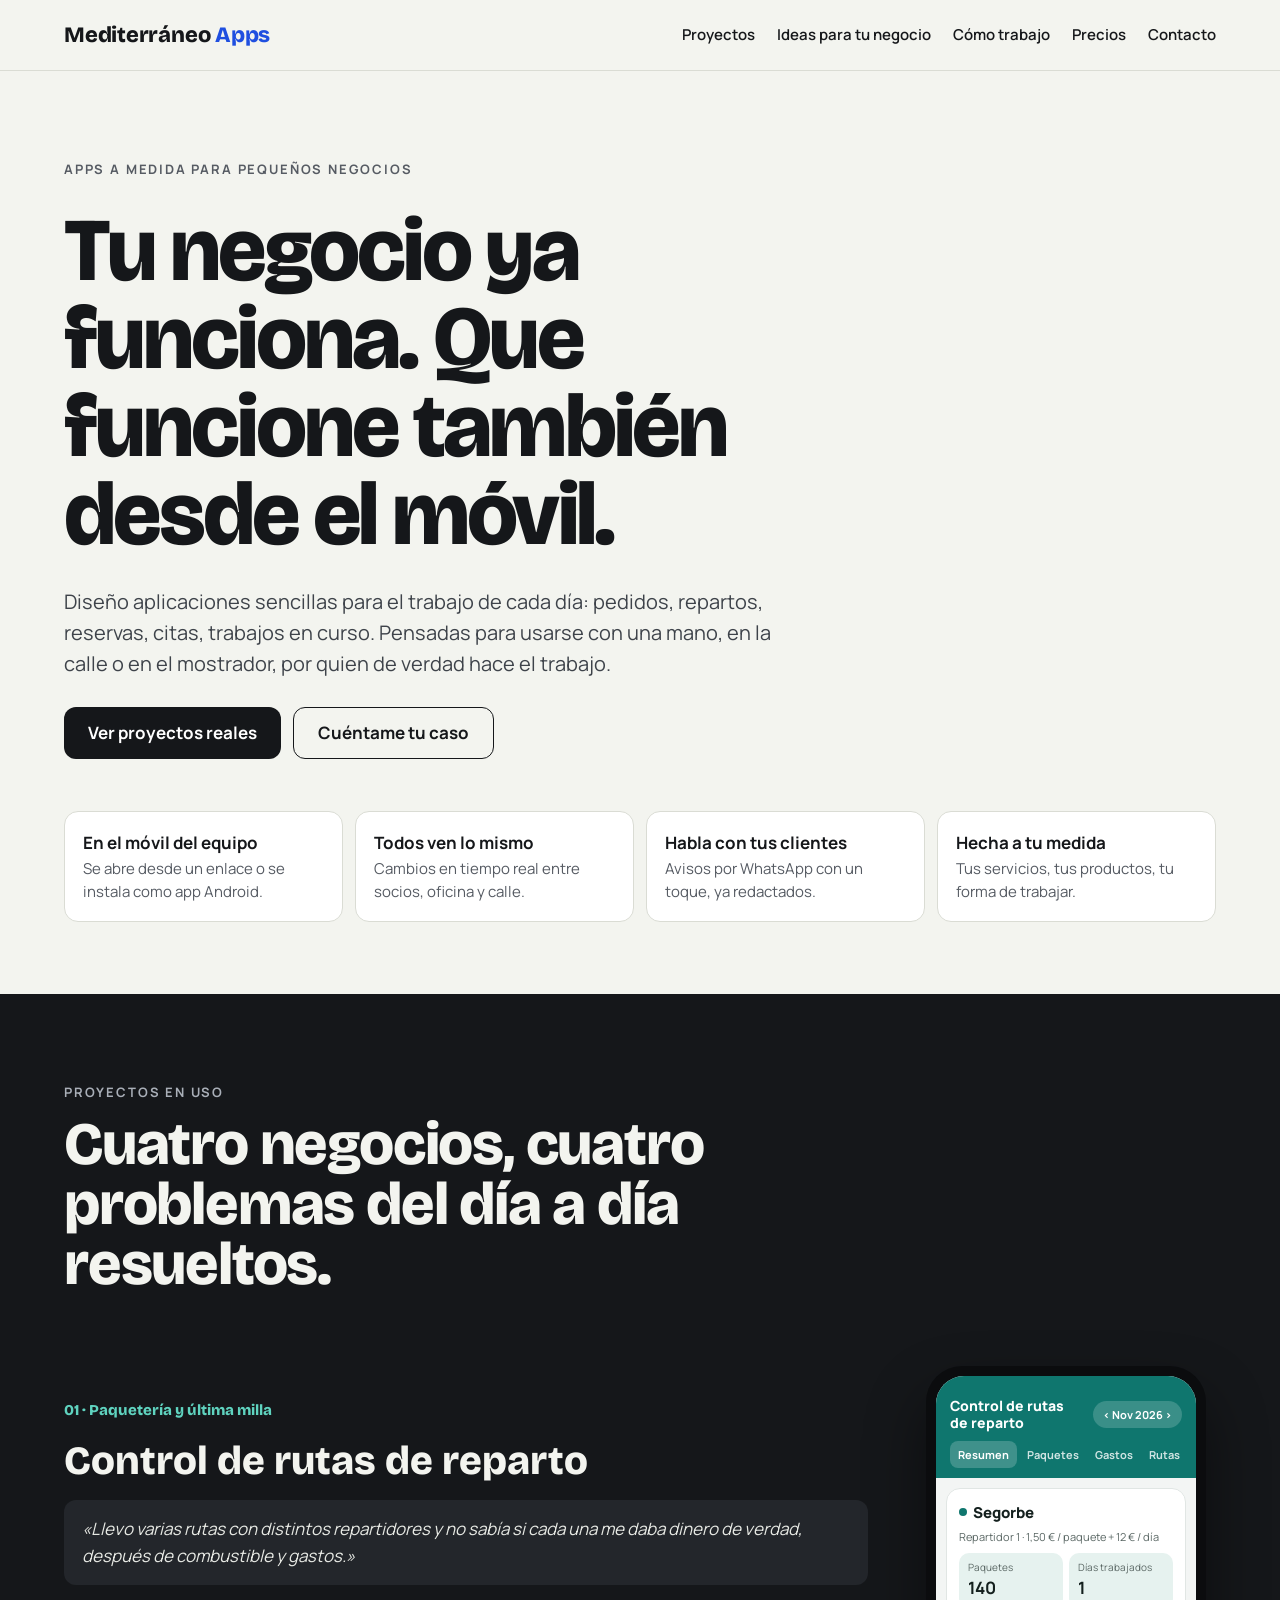
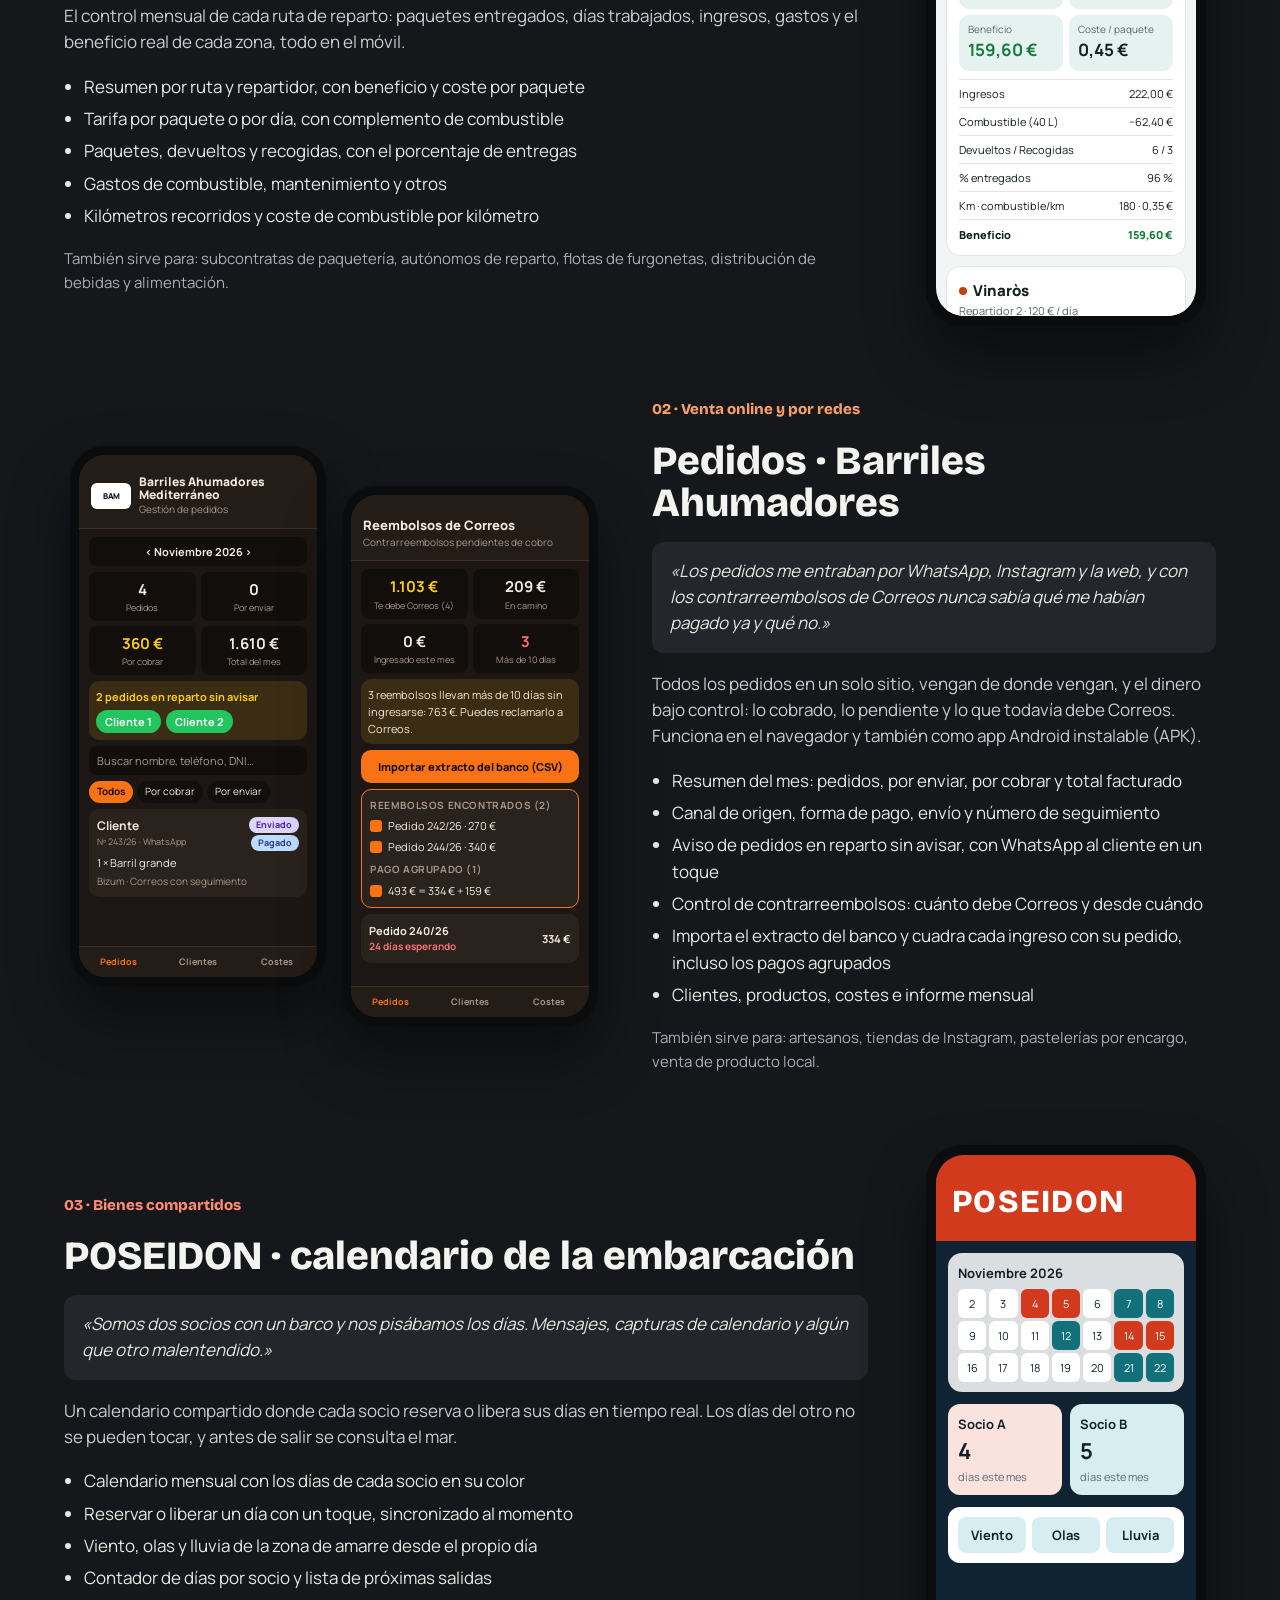
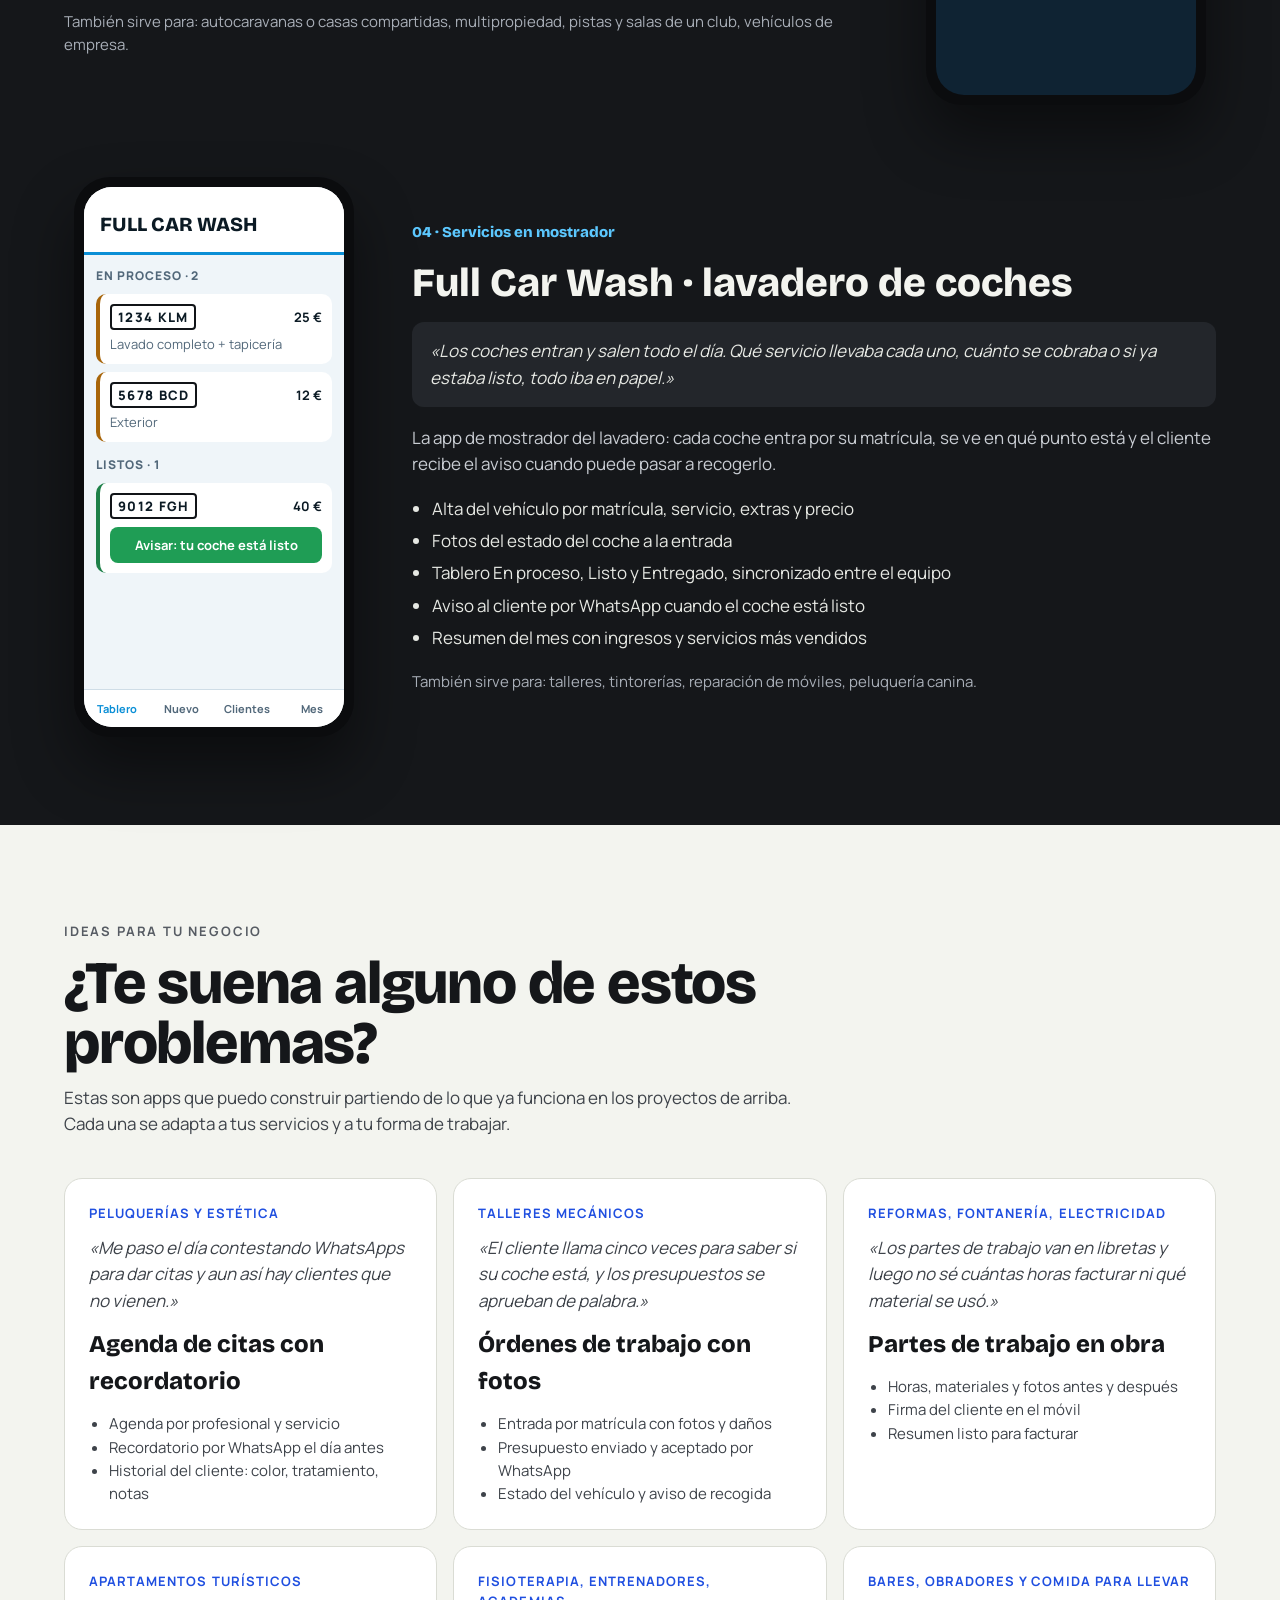
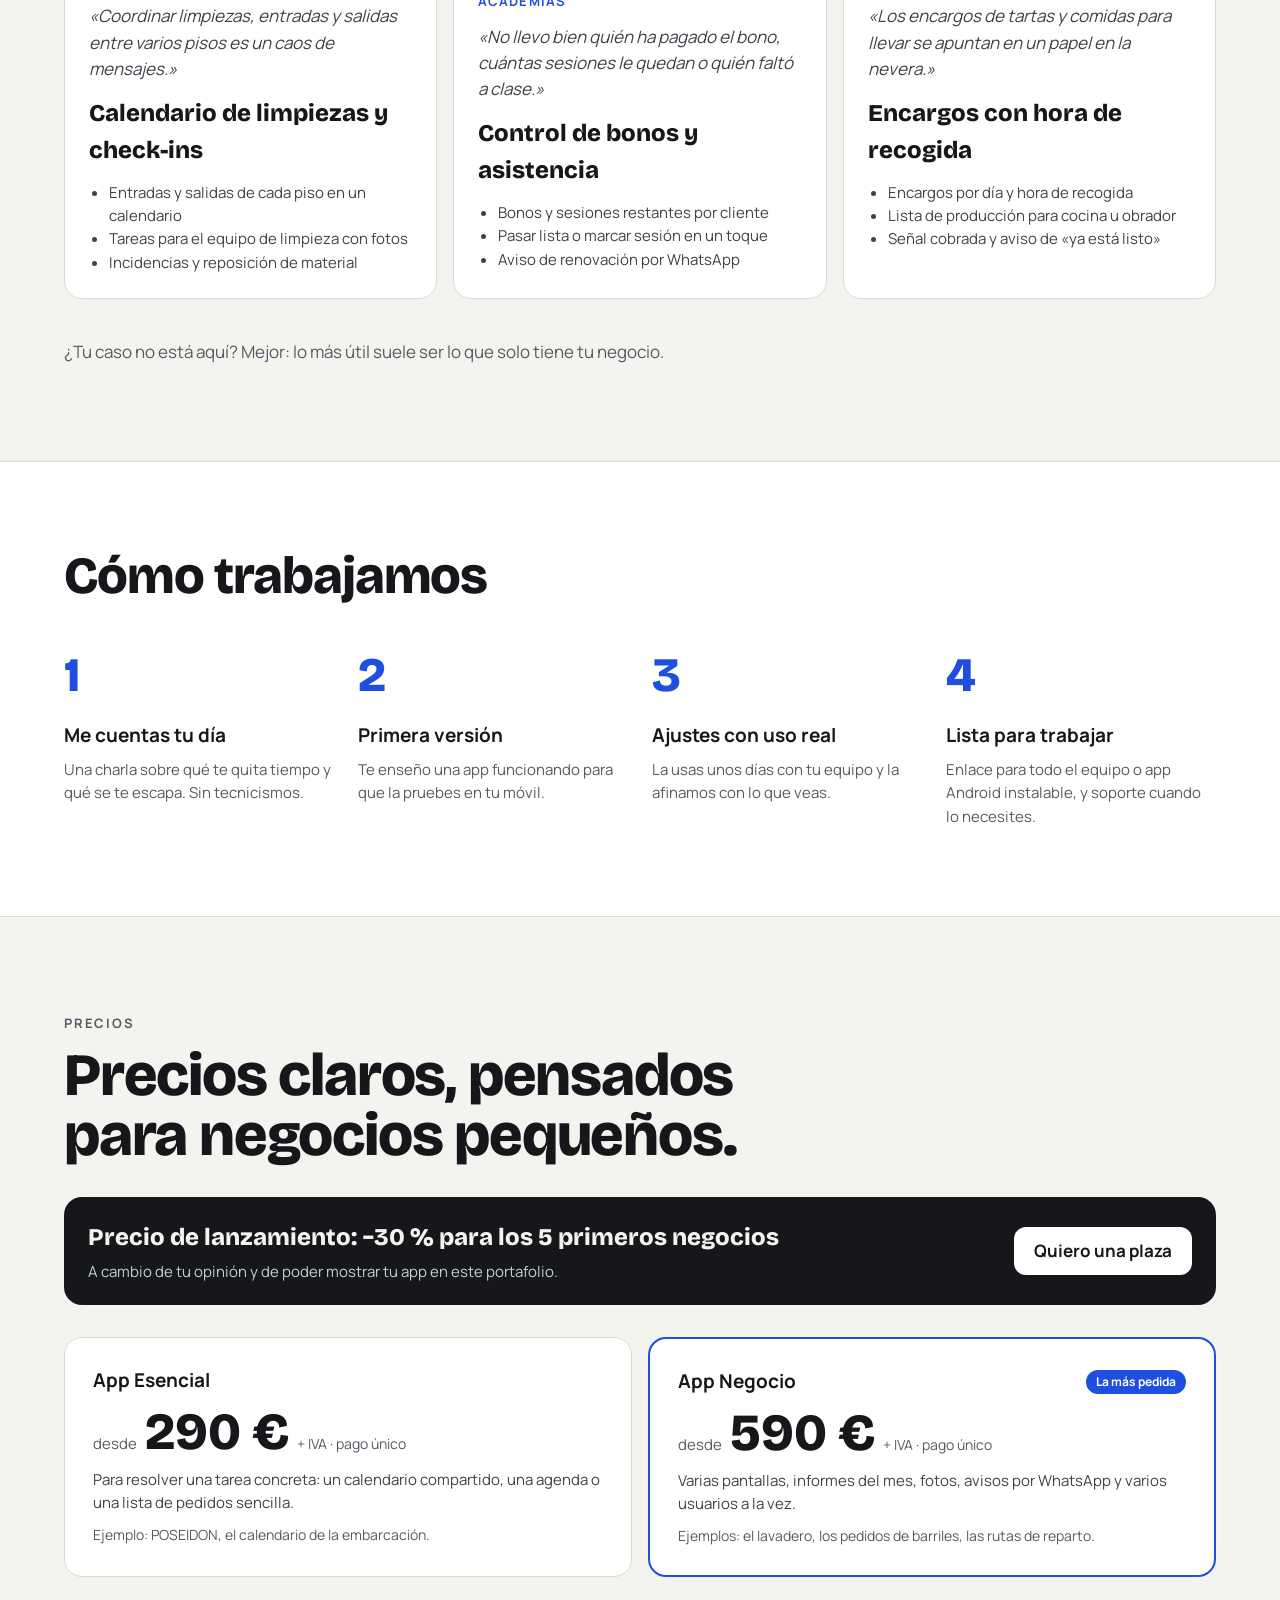
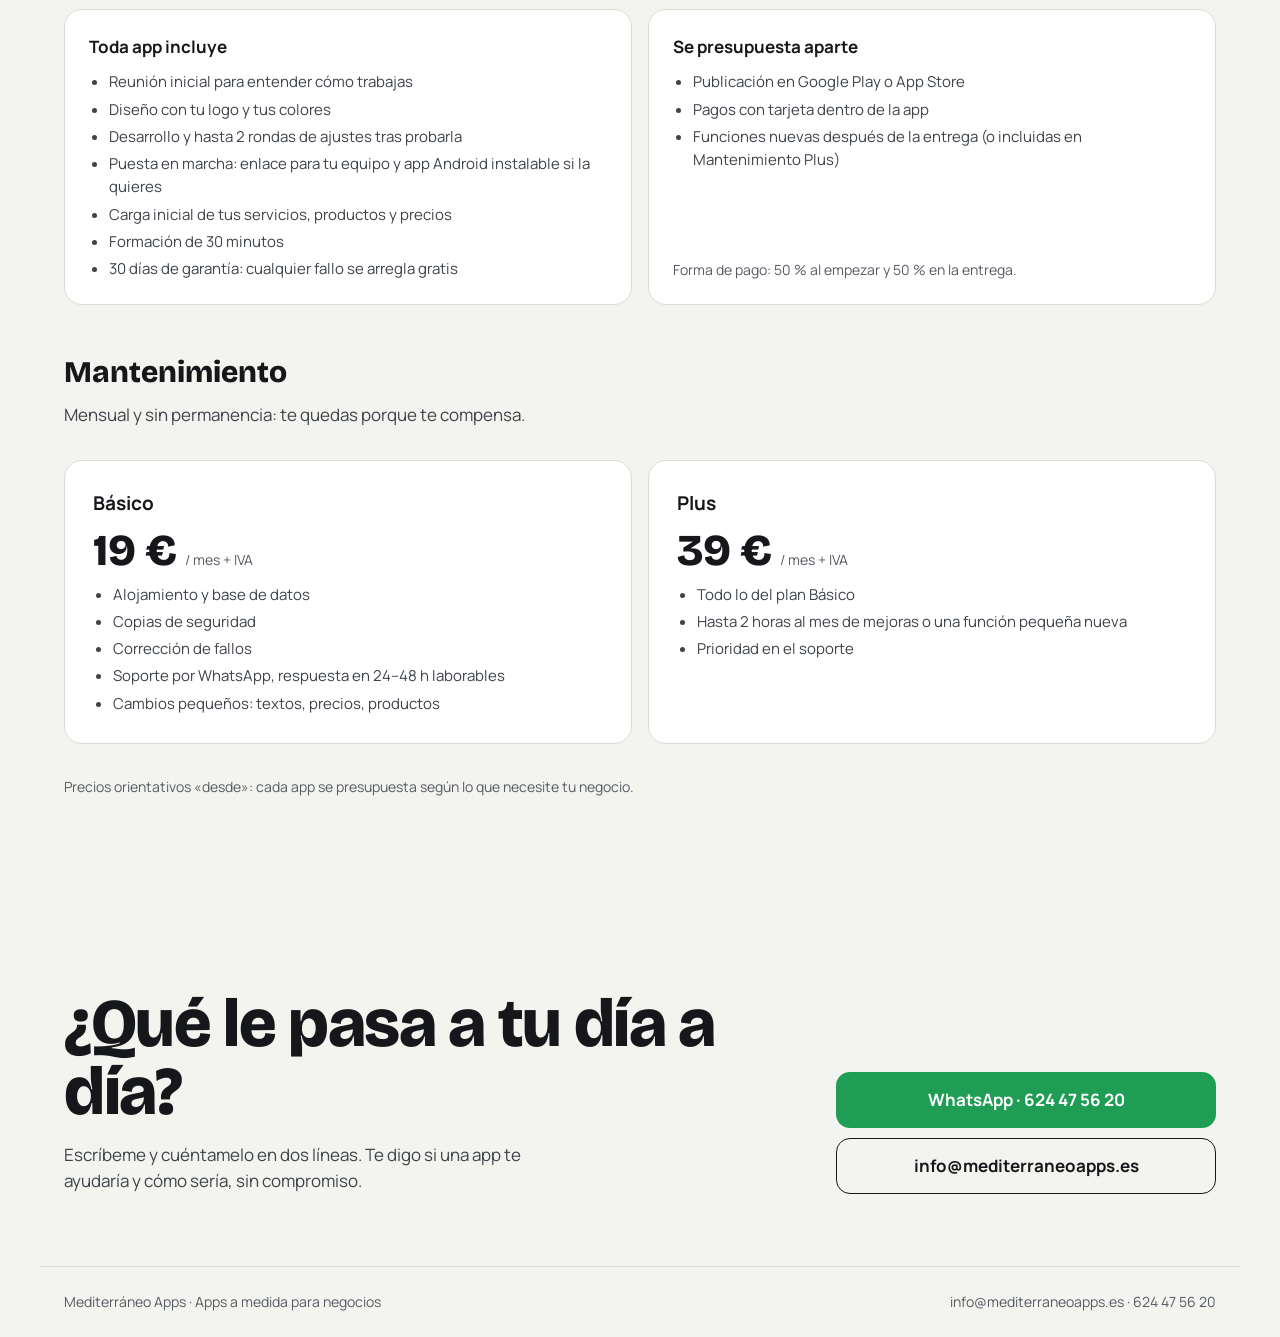
==== index.html @ c47d9482 "Add files via upload" ====
<!doctype html>
<html lang="es">
<head>
<meta charset="utf-8">
<meta name="viewport" content="width=device-width, initial-scale=1">
<title>Mediterráneo Apps · Apps a medida para pequeños negocios</title>
<meta name="description" content="Aplicaciones sencillas y a medida para pequeños negocios: pedidos, repartos, reservas, citas y trabajos, desde el móvil. Desde 290 €.">
<link rel="icon" href="data:image/svg+xml,%3Csvg xmlns='http://www.w3.org/2000/svg' viewBox='0 0 64 64'%3E%3Crect width='64' height='64' rx='14' fill='%2315171A'/%3E%3Cpath d='M12 40c6-6 12-6 18 0s12 6 22 0' stroke='%231F4FE0' stroke-width='6' fill='none' stroke-linecap='round'/%3E%3C/svg%3E">
<link rel="preconnect" href="https://fonts.googleapis.com">
<link rel="stylesheet" href="https://fonts.googleapis.com/css2?family=Bricolage+Grotesque:opsz,wght@12..96,600;12..96,800&amp;family=Manrope:wght@400;500;600;700&amp;display=swap">
<style>
body{margin:0;background:#F3F4EF}
a{color:#1F4FE0}a:hover{color:#163AA8}
</style>
<style>html{scroll-behavior:smooth}*{box-sizing:border-box}</style>
</head>
<body>
<div style="width: 100%; background: #F3F4EF; color: #15171A; font-family: Manrope, system-ui, sans-serif; font-size: 17px; line-height: 1.55">

<!-- Cabecera -->
<header style="border-bottom: 1px solid #DADCD4; background: #F3F4EF">
<div style="max-width: 1200px; margin: 0 auto; padding: 18px 24px; display: flex; align-items: center; justify-content: space-between; gap: 16px; flex-wrap: wrap">
<div style="font-family: 'Bricolage Grotesque', sans-serif; font-weight: 800; font-size: 22px; letter-spacing: -0.01em">Mediterráneo <span style="color: #1F4FE0">Apps</span></div>
<nav style="display: flex; gap: 22px; flex-wrap: wrap; font-weight: 600; font-size: 15px">
<a href="#proyectos" style="color: #15171A; text-decoration: none">Proyectos</a>
<a href="#ideas" style="color: #15171A; text-decoration: none">Ideas para tu negocio</a>
<a href="#como" style="color: #15171A; text-decoration: none">Cómo trabajo</a>
<a href="#precios" style="color: #15171A; text-decoration: none">Precios</a>
<a href="#contacto" style="color: #15171A; text-decoration: none">Contacto</a>
</nav>
</div>
</header>

<!-- Hero -->
<section style="max-width: 1200px; margin: 0 auto; padding: 88px 24px 72px; display: flex; flex-direction: column; gap: 28px">
<div style="font-size: 13px; font-weight: 700; letter-spacing: 0.14em; text-transform: uppercase; color: #565B63">Apps a medida para pequeños negocios</div>
<h1 style="margin: 0; font-family: 'Bricolage Grotesque', sans-serif; font-weight: 800; font-size: clamp(44px, 7vw, 92px); line-height: 0.98; letter-spacing: -0.03em; max-width: 15ch">Tu negocio ya funciona. Que funcione también desde el móvil.</h1>
<p style="margin: 0; font-size: 20px; color: #3E434A; max-width: 60ch">Diseño aplicaciones sencillas para el trabajo de cada día: pedidos, repartos, reservas, citas, trabajos en curso. Pensadas para usarse con una mano, en la calle o en el mostrador, por quien de verdad hace el trabajo.</p>
<div style="display: flex; gap: 12px; flex-wrap: wrap">
<a href="#proyectos" style="display: inline-flex; align-items: center; min-height: 52px; padding: 0 24px; border-radius: 12px; background: #15171A; color: #FFFFFF; font-weight: 700; text-decoration: none">Ver proyectos reales</a>
<a href="#contacto" style="display: inline-flex; align-items: center; min-height: 52px; padding: 0 24px; border-radius: 12px; border: 1.5px solid #15171A; color: #15171A; font-weight: 700; text-decoration: none">Cuéntame tu caso</a>
</div>
<div style="display: grid; grid-template-columns: repeat(auto-fit, minmax(220px, 1fr)); gap: 12px; margin-top: 24px">
<div style="background: #FFFFFF; border: 1px solid #DADCD4; border-radius: 14px; padding: 18px"><div style="font-weight: 700">En el móvil del equipo</div><div style="font-size: 15px; color: #565B63">Se abre desde un enlace o se instala como app Android.</div></div>
<div style="background: #FFFFFF; border: 1px solid #DADCD4; border-radius: 14px; padding: 18px"><div style="font-weight: 700">Todos ven lo mismo</div><div style="font-size: 15px; color: #565B63">Cambios en tiempo real entre socios, oficina y calle.</div></div>
<div style="background: #FFFFFF; border: 1px solid #DADCD4; border-radius: 14px; padding: 18px"><div style="font-weight: 700">Habla con tus clientes</div><div style="font-size: 15px; color: #565B63">Avisos por WhatsApp con un toque, ya redactados.</div></div>
<div style="background: #FFFFFF; border: 1px solid #DADCD4; border-radius: 14px; padding: 18px"><div style="font-weight: 700">Hecha a tu medida</div><div style="font-size: 15px; color: #565B63">Tus servicios, tus productos, tu forma de trabajar.</div></div>
</div>
</section>

<!-- Proyectos -->
<section id="proyectos" style="background: #15171A; color: #F3F4EF">
<div style="max-width: 1200px; margin: 0 auto; padding: 88px 24px; display: flex; flex-direction: column; gap: 72px">
<div style="display: flex; flex-direction: column; gap: 12px">
<div style="font-size: 13px; font-weight: 700; letter-spacing: 0.14em; text-transform: uppercase; color: #A9AFB8">Proyectos en uso</div>
<h2 style="margin: 0; font-family: 'Bricolage Grotesque', sans-serif; font-weight: 800; font-size: clamp(34px, 5vw, 60px); line-height: 1; letter-spacing: -0.02em; max-width: 20ch">Cuatro negocios, cuatro problemas del día a día resueltos.</h2>
</div>

<!-- 1 Reparto -->
<article style="display: flex; flex-wrap: wrap; gap: 48px; align-items: center">
<div style="flex: 1 1 460px; min-width: 0; display: flex; flex-direction: column; gap: 18px">
<div style="font-family: 'Bricolage Grotesque', sans-serif; font-weight: 800; font-size: 15px; color: #5FD3BF">01 · Paquetería y última milla</div>
<h3 style="margin: 0; font-family: 'Bricolage Grotesque', sans-serif; font-weight: 800; font-size: 40px; line-height: 1.05">Control de rutas de reparto</h3>
<p style="margin: 0; padding: 16px 18px; border-radius: 12px; background: #23262B; color: #E6E8E3; font-style: italic">«Llevo varias rutas con distintos repartidores y no sabía si cada una me daba dinero de verdad, después de combustible y gastos.»</p>
<p style="margin: 0; color: #C9CDD3">El control mensual de cada ruta de reparto: paquetes entregados, días trabajados, ingresos, gastos y el beneficio real de cada zona, todo en el móvil.</p>
<ul style="margin: 0; padding-left: 20px; color: #E6E8E3; display: flex; flex-direction: column; gap: 6px">
<li>Resumen por ruta y repartidor, con beneficio y coste por paquete</li>
<li>Tarifa por paquete o por día, con complemento de combustible</li>
<li>Paquetes, devueltos y recogidas, con el porcentaje de entregas</li>
<li>Gastos de combustible, mantenimiento y otros</li>
<li>Kilómetros recorridos y coste de combustible por kilómetro</li>
</ul>
<div style="font-size: 15px; color: #A9AFB8">También sirve para: subcontratas de paquetería, autónomos de reparto, flotas de furgonetas, distribución de bebidas y alimentación.</div>
</div>
<div style="flex: 0 1 300px; display: flex; justify-content: center">
<div style="width: 280px; height: 560px; border-radius: 36px; background: #0B0C0E; padding: 10px; box-sizing: border-box; box-shadow: 0 30px 60px rgba(0,0,0,0.45)">
<div style="width: 100%; height: 100%; border-radius: 28px; background: #F3F5F4; overflow: hidden; display: flex; flex-direction: column; color: #14201E; font-size: 12px">
<div style="background: #0F766E; color: #FFFFFF; padding: 22px 14px 10px; display: flex; flex-direction: column; gap: 10px">
<div style="display: flex; justify-content: space-between; align-items: center; gap: 8px"><div style="font-weight: 800; font-size: 14px; line-height: 1.15">Control de rutas<br>de reparto</div><div style="background: rgba(255,255,255,0.18); border-radius: 99px; padding: 5px 10px; font-weight: 700; font-size: 11px; white-space: nowrap">‹ Nov 2026 ›</div></div>
<div style="display: flex; gap: 4px; font-weight: 700; font-size: 11px"><span style="background: rgba(255,255,255,0.2); border-radius: 8px; padding: 5px 8px">Resumen</span><span style="padding: 5px 6px; opacity: 0.8">Paquetes</span><span style="padding: 5px 6px; opacity: 0.8">Gastos</span><span style="padding: 5px 6px; opacity: 0.8">Rutas</span></div>
</div>
<div style="margin: 10px; background: #FFFFFF; border: 1px solid #E1E6E4; border-radius: 14px; padding: 12px; display: flex; flex-direction: column; gap: 8px">
<div style="display: flex; align-items: center; gap: 6px; font-weight: 800; font-size: 15px"><span style="width: 8px; height: 8px; border-radius: 50%; background: #0F766E"></span>Segorbe</div>
<div style="color: #5B6865; font-size: 11px; margin-top: -4px">Repartidor 1 · 1,50 € / paquete + 12 € / día</div>
<div style="display: grid; grid-template-columns: repeat(2, minmax(0, 1fr)); gap: 6px">
<div style="background: #E6F2EF; border-radius: 10px; padding: 7px 9px"><div style="font-size: 10px; color: #5B6865">Paquetes</div><b style="font-size: 17px">140</b></div>
<div style="background: #E6F2EF; border-radius: 10px; padding: 7px 9px"><div style="font-size: 10px; color: #5B6865">Días trabajados</div><b style="font-size: 17px">1</b></div>
<div style="background: #E6F2EF; border-radius: 10px; padding: 7px 9px"><div style="font-size: 10px; color: #5B6865">Beneficio</div><b style="font-size: 17px; color: #157A3B">159,60 €</b></div>
<div style="background: #E6F2EF; border-radius: 10px; padding: 7px 9px"><div style="font-size: 10px; color: #5B6865">Coste / paquete</div><b style="font-size: 17px">0,45 €</b></div>
</div>
<div style="display: flex; flex-direction: column; font-size: 11px">
<div style="display: flex; justify-content: space-between; padding: 5px 0; border-top: 1px solid #E1E6E4"><span>Ingresos</span><span>222,00 €</span></div>
<div style="display: flex; justify-content: space-between; padding: 5px 0; border-top: 1px solid #E1E6E4"><span>Combustible (40 L)</span><span>−62,40 €</span></div>
<div style="display: flex; justify-content: space-between; padding: 5px 0; border-top: 1px solid #E1E6E4"><span>Devueltos / Recogidas</span><span>6 / 3</span></div>
<div style="display: flex; justify-content: space-between; padding: 5px 0; border-top: 1px solid #E1E6E4"><span>% entregados</span><span>96 %</span></div>
<div style="display: flex; justify-content: space-between; padding: 5px 0; border-top: 1px solid #E1E6E4"><span>Km · combustible/km</span><span>180 · 0,35 €</span></div>
<div style="display: flex; justify-content: space-between; padding: 6px 0 0; border-top: 1px solid #E1E6E4; font-weight: 800"><span>Beneficio</span><span style="color: #157A3B">159,60 €</span></div>
</div>
</div>
<div style="margin: 0 10px; background: #FFFFFF; border: 1px solid #E1E6E4; border-radius: 14px; padding: 12px"><div style="display: flex; align-items: center; gap: 6px; font-weight: 800; font-size: 15px"><span style="width: 8px; height: 8px; border-radius: 50%; background: #C2410C"></span>Vinaròs</div><div style="color: #5B6865; font-size: 11px">Repartidor 2 · 120 € / día</div></div>
</div>
</div>
</div>
</article>

<!-- 2 Pedidos -->
<article style="display: flex; flex-wrap: wrap-reverse; gap: 48px; align-items: center">
<div style="flex: 0 1 540px; display: flex; justify-content: center; gap: 16px; flex-wrap: wrap">
<div style="width: 256px; height: 540px; border-radius: 34px; background: #0B0C0E; padding: 9px; box-sizing: border-box; box-shadow: 0 30px 60px rgba(0,0,0,0.45)">
<div style="width: 100%; height: 100%; border-radius: 26px; background: #1C1714; overflow: hidden; display: flex; flex-direction: column; color: #F3E9DF; font-size: 11px">
<div style="background: #241C17; padding: 20px 12px 10px; display: flex; gap: 8px; align-items: center; border-bottom: 1px solid #3A2E26"><div style="width: 40px; height: 26px; border-radius: 6px; background: #FFFFFF; color: #111111; font-weight: 800; font-size: 8px; display: grid; place-items: center; flex: none">BAM</div><div><div style="font-weight: 800; font-size: 12px; line-height: 1.15">Barriles Ahumadores Mediterráneo</div><div style="color: #A8978A; font-size: 10px">Gestión de pedidos</div></div></div>
<div style="padding: 8px 10px; display: flex; flex-direction: column; gap: 6px">
<div style="background: #120E0C; border-radius: 8px; padding: 6px; text-align: center; font-weight: 700">‹ Noviembre 2026 ›</div>
<div style="display: grid; grid-template-columns: repeat(2, minmax(0, 1fr)); gap: 5px">
<div style="background: #120E0C; border-radius: 8px; padding: 6px; text-align: center"><b style="font-size: 15px">4</b><div style="color: #A8978A; font-size: 9px">Pedidos</div></div>
<div style="background: #120E0C; border-radius: 8px; padding: 6px; text-align: center"><b style="font-size: 15px">0</b><div style="color: #A8978A; font-size: 9px">Por enviar</div></div>
<div style="background: #120E0C; border-radius: 8px; padding: 6px; text-align: center"><b style="font-size: 15px; color: #FACC15">360 €</b><div style="color: #A8978A; font-size: 9px">Por cobrar</div></div>
<div style="background: #120E0C; border-radius: 8px; padding: 6px; text-align: center"><b style="font-size: 15px">1.610 €</b><div style="color: #A8978A; font-size: 9px">Total del mes</div></div>
</div>
<div style="background: #3B2C14; border-radius: 10px; padding: 7px; display: flex; flex-direction: column; gap: 5px"><b style="color: #FACC15">2 pedidos en reparto sin avisar</b><div style="display: flex; gap: 5px"><span style="background: #22C55E; color: #FFFFFF; border-radius: 99px; padding: 3px 9px; font-weight: 700">Cliente 1</span><span style="background: #22C55E; color: #FFFFFF; border-radius: 99px; padding: 3px 9px; font-weight: 700">Cliente 2</span></div></div>
<div style="background: #120E0C; border-radius: 8px; padding: 6px 8px; color: #A8978A">Buscar nombre, teléfono, DNI…</div>
<div style="display: flex; gap: 4px; font-size: 10px"><span style="background: #F97316; color: #1A0F08; border-radius: 99px; padding: 3px 8px; font-weight: 700">Todos</span><span style="background: #120E0C; border-radius: 99px; padding: 3px 8px">Por cobrar</span><span style="background: #120E0C; border-radius: 99px; padding: 3px 8px">Por enviar</span></div>
<div style="background: #2A221D; border-radius: 10px; padding: 8px; display: flex; flex-direction: column; gap: 3px"><div style="display: flex; justify-content: space-between; align-items: start"><div><b style="font-size: 12px">Cliente</b><div style="color: #A8978A; font-size: 9px">Nº 243/26 · WhatsApp</div></div><div style="display: flex; flex-direction: column; gap: 2px; align-items: end"><span style="background: #DDD6FE; color: #4C1D95; border-radius: 99px; padding: 1px 7px; font-weight: 700; font-size: 9px">Enviado</span><span style="background: #BFDBFE; color: #1E3A8A; border-radius: 99px; padding: 1px 7px; font-weight: 700; font-size: 9px">Pagado</span></div></div><div>1 × Barril grande</div><div style="color: #A8978A; font-size: 10px">Bizum · Correos con seguimiento</div></div>
</div>
<div style="margin-top: auto; background: #241C17; border-top: 1px solid #3A2E26; display: grid; grid-template-columns: repeat(3, minmax(0, 1fr)); text-align: center; padding: 8px 0; font-size: 9px; font-weight: 700; color: #A8978A"><span style="color: #F97316">Pedidos</span><span>Clientes</span><span>Costes</span></div>
</div>
</div>
<div style="width: 256px; height: 540px; border-radius: 34px; background: #0B0C0E; padding: 9px; box-sizing: border-box; box-shadow: 0 30px 60px rgba(0,0,0,0.45); margin-top: 40px">
<div style="width: 100%; height: 100%; border-radius: 26px; background: #1C1714; overflow: hidden; display: flex; flex-direction: column; color: #F3E9DF; font-size: 11px">
<div style="background: #241C17; padding: 20px 12px 10px; border-bottom: 1px solid #3A2E26"><div style="font-weight: 800; font-size: 13px">Reembolsos de Correos</div><div style="color: #A8978A; font-size: 10px">Contrarreembolsos pendientes de cobro</div></div>
<div style="padding: 8px 10px; display: flex; flex-direction: column; gap: 6px">
<div style="display: grid; grid-template-columns: repeat(2, minmax(0, 1fr)); gap: 5px">
<div style="background: #120E0C; border-radius: 8px; padding: 6px; text-align: center"><b style="font-size: 15px; color: #FACC15">1.103 €</b><div style="color: #A8978A; font-size: 9px">Te debe Correos (4)</div></div>
<div style="background: #120E0C; border-radius: 8px; padding: 6px; text-align: center"><b style="font-size: 15px">209 €</b><div style="color: #A8978A; font-size: 9px">En camino</div></div>
<div style="background: #120E0C; border-radius: 8px; padding: 6px; text-align: center"><b style="font-size: 15px">0 €</b><div style="color: #A8978A; font-size: 9px">Ingresado este mes</div></div>
<div style="background: #120E0C; border-radius: 8px; padding: 6px; text-align: center"><b style="font-size: 15px; color: #F87171">3</b><div style="color: #A8978A; font-size: 9px">Más de 10 días</div></div>
</div>
<div style="background: #3B2C14; border-radius: 10px; padding: 7px; color: #F3E9DF">3 reembolsos llevan más de 10 días sin ingresarse: 763 €. Puedes reclamarlo a Correos.</div>
<div style="background: #F97316; color: #1A0F08; border-radius: 10px; padding: 8px; text-align: center; font-weight: 800">Importar extracto del banco (CSV)</div>
<div style="background: #2A221D; border: 1px solid #F97316; border-radius: 10px; padding: 8px; display: flex; flex-direction: column; gap: 4px"><b style="font-size: 10px; letter-spacing: 0.06em; color: #A8978A">REEMBOLSOS ENCONTRADOS (2)</b><div style="display: flex; gap: 6px; align-items: center"><span style="width: 12px; height: 12px; border-radius: 3px; background: #F97316; flex: none"></span><span>Pedido 242/26 · 270 €</span></div><div style="display: flex; gap: 6px; align-items: center"><span style="width: 12px; height: 12px; border-radius: 3px; background: #F97316; flex: none"></span><span>Pedido 244/26 · 340 €</span></div><b style="font-size: 10px; letter-spacing: 0.06em; color: #A8978A; margin-top: 3px">PAGO AGRUPADO (1)</b><div style="display: flex; gap: 6px; align-items: center"><span style="width: 12px; height: 12px; border-radius: 3px; background: #F97316; flex: none"></span><span>493 € = 334 € + 159 €</span></div></div>
<div style="background: #2A221D; border-radius: 10px; padding: 8px; display: flex; justify-content: space-between; align-items: center"><div><b>Pedido 240/26</b><div style="color: #F87171; font-size: 10px; font-weight: 700">24 días esperando</div></div><b>334 €</b></div>
</div>
<div style="margin-top: auto; background: #241C17; border-top: 1px solid #3A2E26; display: grid; grid-template-columns: repeat(3, minmax(0, 1fr)); text-align: center; padding: 8px 0; font-size: 9px; font-weight: 700; color: #A8978A"><span style="color: #F97316">Pedidos</span><span>Clientes</span><span>Costes</span></div>
</div>
</div>
</div>
<div style="flex: 1 1 460px; min-width: 0; display: flex; flex-direction: column; gap: 18px">
<div style="font-family: 'Bricolage Grotesque', sans-serif; font-weight: 800; font-size: 15px; color: #F5A06A">02 · Venta online y por redes</div>
<h3 style="margin: 0; font-family: 'Bricolage Grotesque', sans-serif; font-weight: 800; font-size: 40px; line-height: 1.05">Pedidos · Barriles Ahumadores</h3>
<p style="margin: 0; padding: 16px 18px; border-radius: 12px; background: #23262B; color: #E6E8E3; font-style: italic">«Los pedidos me entraban por WhatsApp, Instagram y la web, y con los contrarreembolsos de Correos nunca sabía qué me habían pagado ya y qué no.»</p>
<p style="margin: 0; color: #C9CDD3">Todos los pedidos en un solo sitio, vengan de donde vengan, y el dinero bajo control: lo cobrado, lo pendiente y lo que todavía debe Correos. Funciona en el navegador y también como app Android instalable (APK).</p>
<ul style="margin: 0; padding-left: 20px; color: #E6E8E3; display: flex; flex-direction: column; gap: 6px">
<li>Resumen del mes: pedidos, por enviar, por cobrar y total facturado</li>
<li>Canal de origen, forma de pago, envío y número de seguimiento</li>
<li>Aviso de pedidos en reparto sin avisar, con WhatsApp al cliente en un toque</li>
<li>Control de contrarreembolsos: cuánto debe Correos y desde cuándo</li>
<li>Importa el extracto del banco y cuadra cada ingreso con su pedido, incluso los pagos agrupados</li>
<li>Clientes, productos, costes e informe mensual</li>
</ul>
<div style="font-size: 15px; color: #A9AFB8">También sirve para: artesanos, tiendas de Instagram, pastelerías por encargo, venta de producto local.</div>
</div>
</article>

<!-- 3 POSEIDON -->
<article style="display: flex; flex-wrap: wrap; gap: 48px; align-items: center">
<div style="flex: 1 1 460px; min-width: 0; display: flex; flex-direction: column; gap: 18px">
<div style="font-family: 'Bricolage Grotesque', sans-serif; font-weight: 800; font-size: 15px; color: #FF8A73">03 · Bienes compartidos</div>
<h3 style="margin: 0; font-family: 'Bricolage Grotesque', sans-serif; font-weight: 800; font-size: 40px; line-height: 1.05">POSEIDON · calendario de la embarcación</h3>
<p style="margin: 0; padding: 16px 18px; border-radius: 12px; background: #23262B; color: #E6E8E3; font-style: italic">«Somos dos socios con un barco y nos pisábamos los días. Mensajes, capturas de calendario y algún que otro malentendido.»</p>
<p style="margin: 0; color: #C9CDD3">Un calendario compartido donde cada socio reserva o libera sus días en tiempo real. Los días del otro no se pueden tocar, y antes de salir se consulta el mar.</p>
<ul style="margin: 0; padding-left: 20px; color: #E6E8E3; display: flex; flex-direction: column; gap: 6px">
<li>Calendario mensual con los días de cada socio en su color</li>
<li>Reservar o liberar un día con un toque, sincronizado al momento</li>
<li>Viento, olas y lluvia de la zona de amarre desde el propio día</li>
<li>Contador de días por socio y lista de próximas salidas</li>
</ul>
<div style="font-size: 15px; color: #A9AFB8">También sirve para: autocaravanas o casas compartidas, multipropiedad, pistas y salas de un club, vehículos de empresa.</div>
</div>
<div style="flex: 0 1 300px; display: flex; justify-content: center">
<div style="width: 280px; height: 560px; border-radius: 36px; background: #0B0C0E; padding: 10px; box-sizing: border-box; box-shadow: 0 30px 60px rgba(0,0,0,0.45)">
<div style="width: 100%; height: 100%; border-radius: 28px; background: #0F2333; overflow: hidden; display: flex; flex-direction: column; color: #13202C; font-size: 13px">
<div style="background: #D23A1E; color: #FFFFFF; padding: 22px 16px 14px; font-family: 'Bricolage Grotesque', sans-serif; font-weight: 800; font-size: 32px; letter-spacing: 0.04em">POSEIDON</div>
<div style="margin: 12px; background: rgba(255,255,255,0.85); border-radius: 14px; padding: 10px">
<div style="font-weight: 700; margin-bottom: 6px">Noviembre 2026</div>
<div style="display: grid; grid-template-columns: repeat(7, minmax(0, 1fr)); gap: 3px; font-size: 11px; text-align: center">
<span style="padding: 6px 0; border-radius: 6px; background: #FFFFFF">2</span><span style="padding: 6px 0; border-radius: 6px; background: #FFFFFF">3</span><span style="padding: 6px 0; border-radius: 6px; background: #D23A1E; color: #FFFFFF">4</span><span style="padding: 6px 0; border-radius: 6px; background: #D23A1E; color: #FFFFFF">5</span><span style="padding: 6px 0; border-radius: 6px; background: #FFFFFF">6</span><span style="padding: 6px 0; border-radius: 6px; background: #11707A; color: #FFFFFF">7</span><span style="padding: 6px 0; border-radius: 6px; background: #11707A; color: #FFFFFF">8</span>
<span style="padding: 6px 0; border-radius: 6px; background: #FFFFFF">9</span><span style="padding: 6px 0; border-radius: 6px; background: #FFFFFF">10</span><span style="padding: 6px 0; border-radius: 6px; background: #FFFFFF">11</span><span style="padding: 6px 0; border-radius: 6px; background: #11707A; color: #FFFFFF">12</span><span style="padding: 6px 0; border-radius: 6px; background: #FFFFFF">13</span><span style="padding: 6px 0; border-radius: 6px; background: #D23A1E; color: #FFFFFF">14</span><span style="padding: 6px 0; border-radius: 6px; background: #D23A1E; color: #FFFFFF">15</span>
<span style="padding: 6px 0; border-radius: 6px; background: #FFFFFF">16</span><span style="padding: 6px 0; border-radius: 6px; background: #FFFFFF">17</span><span style="padding: 6px 0; border-radius: 6px; background: #FFFFFF">18</span><span style="padding: 6px 0; border-radius: 6px; background: #FFFFFF">19</span><span style="padding: 6px 0; border-radius: 6px; background: #FFFFFF">20</span><span style="padding: 6px 0; border-radius: 6px; background: #11707A; color: #FFFFFF">21</span><span style="padding: 6px 0; border-radius: 6px; background: #11707A; color: #FFFFFF">22</span>
</div>
</div>
<div style="margin: 0 12px; display: grid; grid-template-columns: repeat(2, minmax(0, 1fr)); gap: 8px">
<div style="background: #FBE3DD; border-radius: 12px; padding: 10px"><b>Socio A</b><div style="font-size: 22px; font-weight: 700">4</div><div style="font-size: 11px; color: #5E6B78">días este mes</div></div>
<div style="background: #D6EEEF; border-radius: 12px; padding: 10px"><b>Socio B</b><div style="font-size: 22px; font-weight: 700">5</div><div style="font-size: 11px; color: #5E6B78">días este mes</div></div>
</div>
<div style="margin: 12px; background: #FFFFFF; border-radius: 12px; padding: 10px; display: grid; grid-template-columns: repeat(3, minmax(0, 1fr)); gap: 6px; text-align: center; font-weight: 700"><span style="background: #D6EEEF; border-radius: 8px; padding: 8px 0">Viento</span><span style="background: #D6EEEF; border-radius: 8px; padding: 8px 0">Olas</span><span style="background: #D6EEEF; border-radius: 8px; padding: 8px 0">Lluvia</span></div>
</div>
</div>
</div>
</article>

<!-- 4 Car wash -->
<article style="display: flex; flex-wrap: wrap-reverse; gap: 48px; align-items: center">
<div style="flex: 0 1 300px; display: flex; justify-content: center">
<div style="width: 280px; height: 560px; border-radius: 36px; background: #0B0C0E; padding: 10px; box-sizing: border-box; box-shadow: 0 30px 60px rgba(0,0,0,0.45)">
<div style="width: 100%; height: 100%; border-radius: 28px; background: #EFF5F9; overflow: hidden; display: flex; flex-direction: column; color: #0B1A24; font-size: 13px">
<div style="background: #FFFFFF; border-bottom: 3px solid #0B8FD6; padding: 22px 16px 12px; font-family: 'Bricolage Grotesque', sans-serif; font-weight: 800; font-size: 20px; text-transform: uppercase">Full Car Wash</div>
<div style="padding: 12px; display: flex; flex-direction: column; gap: 8px">
<div style="font-weight: 800; text-transform: uppercase; font-size: 12px; color: #52687A; letter-spacing: 0.08em">En proceso · 2</div>
<div style="background: #FFFFFF; border-radius: 10px; padding: 10px; border-left: 4px solid #A8650A"><div style="display: flex; justify-content: space-between; align-items: center"><span style="border: 2px solid #111418; border-radius: 4px; padding: 1px 6px; font-weight: 800; letter-spacing: 0.1em">1234 KLM</span><b>25 €</b></div><div style="color: #52687A; margin-top: 4px">Lavado completo + tapicería</div></div>
<div style="background: #FFFFFF; border-radius: 10px; padding: 10px; border-left: 4px solid #A8650A"><div style="display: flex; justify-content: space-between; align-items: center"><span style="border: 2px solid #111418; border-radius: 4px; padding: 1px 6px; font-weight: 800; letter-spacing: 0.1em">5678 BCD</span><b>12 €</b></div><div style="color: #52687A; margin-top: 4px">Exterior</div></div>
<div style="font-weight: 800; text-transform: uppercase; font-size: 12px; color: #52687A; letter-spacing: 0.08em; margin-top: 6px">Listos · 1</div>
<div style="background: #FFFFFF; border-radius: 10px; padding: 10px; border-left: 4px solid #1D8048"><div style="display: flex; justify-content: space-between; align-items: center"><span style="border: 2px solid #111418; border-radius: 4px; padding: 1px 6px; font-weight: 800; letter-spacing: 0.1em">9012 FGH</span><b>40 €</b></div><div style="margin-top: 8px; background: #1F9D55; color: #FFFFFF; border-radius: 8px; padding: 8px; text-align: center; font-weight: 700">Avisar: tu coche está listo</div></div>
</div>
<div style="margin-top: auto; background: #FFFFFF; border-top: 1px solid #CFDDE7; display: grid; grid-template-columns: repeat(4, minmax(0, 1fr)); text-align: center; padding: 10px 0; font-size: 11px; font-weight: 700; color: #52687A"><span style="color: #0B8FD6">Tablero</span><span>Nuevo</span><span>Clientes</span><span>Mes</span></div>
</div>
</div>
</div>
<div style="flex: 1 1 460px; min-width: 0; display: flex; flex-direction: column; gap: 18px">
<div style="font-family: 'Bricolage Grotesque', sans-serif; font-weight: 800; font-size: 15px; color: #5CC8FF">04 · Servicios en mostrador</div>
<h3 style="margin: 0; font-family: 'Bricolage Grotesque', sans-serif; font-weight: 800; font-size: 40px; line-height: 1.05">Full Car Wash · lavadero de coches</h3>
<p style="margin: 0; padding: 16px 18px; border-radius: 12px; background: #23262B; color: #E6E8E3; font-style: italic">«Los coches entran y salen todo el día. Qué servicio llevaba cada uno, cuánto se cobraba o si ya estaba listo, todo iba en papel.»</p>
<p style="margin: 0; color: #C9CDD3">La app de mostrador del lavadero: cada coche entra por su matrícula, se ve en qué punto está y el cliente recibe el aviso cuando puede pasar a recogerlo.</p>
<ul style="margin: 0; padding-left: 20px; color: #E6E8E3; display: flex; flex-direction: column; gap: 6px">
<li>Alta del vehículo por matrícula, servicio, extras y precio</li>
<li>Fotos del estado del coche a la entrada</li>
<li>Tablero En proceso, Listo y Entregado, sincronizado entre el equipo</li>
<li>Aviso al cliente por WhatsApp cuando el coche está listo</li>
<li>Resumen del mes con ingresos y servicios más vendidos</li>
</ul>
<div style="font-size: 15px; color: #A9AFB8">También sirve para: talleres, tintorerías, reparación de móviles, peluquería canina.</div>
</div>
</article>
</div>
</section>

<!-- Ideas -->
<section id="ideas" style="max-width: 1200px; margin: 0 auto; padding: 96px 24px; display: flex; flex-direction: column; gap: 40px">
<div style="display: flex; flex-direction: column; gap: 12px; max-width: 760px">
<div style="font-size: 13px; font-weight: 700; letter-spacing: 0.14em; text-transform: uppercase; color: #565B63">Ideas para tu negocio</div>
<h2 style="margin: 0; font-family: 'Bricolage Grotesque', sans-serif; font-weight: 800; font-size: clamp(34px, 5vw, 60px); line-height: 1; letter-spacing: -0.02em">¿Te suena alguno de estos problemas?</h2>
<p style="margin: 0; color: #3E434A">Estas son apps que puedo construir partiendo de lo que ya funciona en los proyectos de arriba. Cada una se adapta a tus servicios y a tu forma de trabajar.</p>
</div>
<div style="display: grid; grid-template-columns: repeat(auto-fit, minmax(320px, 1fr)); gap: 16px">

<div style="background: #FFFFFF; border: 1px solid #DADCD4; border-radius: 18px; padding: 24px; display: flex; flex-direction: column; gap: 12px">
<div style="font-size: 13px; font-weight: 700; color: #1F4FE0; text-transform: uppercase; letter-spacing: 0.08em">Peluquerías y estética</div>
<p style="margin: 0; font-style: italic; color: #3E434A">«Me paso el día contestando WhatsApps para dar citas y aun así hay clientes que no vienen.»</p>
<h3 style="margin: 0; font-family: 'Bricolage Grotesque', sans-serif; font-size: 24px; font-weight: 800">Agenda de citas con recordatorio</h3>
<ul style="margin: 0; padding-left: 20px; color: #3E434A; font-size: 15px"><li>Agenda por profesional y servicio</li><li>Recordatorio por WhatsApp el día antes</li><li>Historial del cliente: color, tratamiento, notas</li></ul>
</div>

<div style="background: #FFFFFF; border: 1px solid #DADCD4; border-radius: 18px; padding: 24px; display: flex; flex-direction: column; gap: 12px">
<div style="font-size: 13px; font-weight: 700; color: #1F4FE0; text-transform: uppercase; letter-spacing: 0.08em">Talleres mecánicos</div>
<p style="margin: 0; font-style: italic; color: #3E434A">«El cliente llama cinco veces para saber si su coche está, y los presupuestos se aprueban de palabra.»</p>
<h3 style="margin: 0; font-family: 'Bricolage Grotesque', sans-serif; font-size: 24px; font-weight: 800">Órdenes de trabajo con fotos</h3>
<ul style="margin: 0; padding-left: 20px; color: #3E434A; font-size: 15px"><li>Entrada por matrícula con fotos y daños</li><li>Presupuesto enviado y aceptado por WhatsApp</li><li>Estado del vehículo y aviso de recogida</li></ul>
</div>

<div style="background: #FFFFFF; border: 1px solid #DADCD4; border-radius: 18px; padding: 24px; display: flex; flex-direction: column; gap: 12px">
<div style="font-size: 13px; font-weight: 700; color: #1F4FE0; text-transform: uppercase; letter-spacing: 0.08em">Reformas, fontanería, electricidad</div>
<p style="margin: 0; font-style: italic; color: #3E434A">«Los partes de trabajo van en libretas y luego no sé cuántas horas facturar ni qué material se usó.»</p>
<h3 style="margin: 0; font-family: 'Bricolage Grotesque', sans-serif; font-size: 24px; font-weight: 800">Partes de trabajo en obra</h3>
<ul style="margin: 0; padding-left: 20px; color: #3E434A; font-size: 15px"><li>Horas, materiales y fotos antes y después</li><li>Firma del cliente en el móvil</li><li>Resumen listo para facturar</li></ul>
</div>

<div style="background: #FFFFFF; border: 1px solid #DADCD4; border-radius: 18px; padding: 24px; display: flex; flex-direction: column; gap: 12px">
<div style="font-size: 13px; font-weight: 700; color: #1F4FE0; text-transform: uppercase; letter-spacing: 0.08em">Apartamentos turísticos</div>
<p style="margin: 0; font-style: italic; color: #3E434A">«Coordinar limpiezas, entradas y salidas entre varios pisos es un caos de mensajes.»</p>
<h3 style="margin: 0; font-family: 'Bricolage Grotesque', sans-serif; font-size: 24px; font-weight: 800">Calendario de limpiezas y check-ins</h3>
<ul style="margin: 0; padding-left: 20px; color: #3E434A; font-size: 15px"><li>Entradas y salidas de cada piso en un calendario</li><li>Tareas para el equipo de limpieza con fotos</li><li>Incidencias y reposición de material</li></ul>
</div>

<div style="background: #FFFFFF; border: 1px solid #DADCD4; border-radius: 18px; padding: 24px; display: flex; flex-direction: column; gap: 12px">
<div style="font-size: 13px; font-weight: 700; color: #1F4FE0; text-transform: uppercase; letter-spacing: 0.08em">Fisioterapia, entrenadores, academias</div>
<p style="margin: 0; font-style: italic; color: #3E434A">«No llevo bien quién ha pagado el bono, cuántas sesiones le quedan o quién faltó a clase.»</p>
<h3 style="margin: 0; font-family: 'Bricolage Grotesque', sans-serif; font-size: 24px; font-weight: 800">Control de bonos y asistencia</h3>
<ul style="margin: 0; padding-left: 20px; color: #3E434A; font-size: 15px"><li>Bonos y sesiones restantes por cliente</li><li>Pasar lista o marcar sesión en un toque</li><li>Aviso de renovación por WhatsApp</li></ul>
</div>

<div style="background: #FFFFFF; border: 1px solid #DADCD4; border-radius: 18px; padding: 24px; display: flex; flex-direction: column; gap: 12px">
<div style="font-size: 13px; font-weight: 700; color: #1F4FE0; text-transform: uppercase; letter-spacing: 0.08em">Bares, obradores y comida para llevar</div>
<p style="margin: 0; font-style: italic; color: #3E434A">«Los encargos de tartas y comidas para llevar se apuntan en un papel en la nevera.»</p>
<h3 style="margin: 0; font-family: 'Bricolage Grotesque', sans-serif; font-size: 24px; font-weight: 800">Encargos con hora de recogida</h3>
<ul style="margin: 0; padding-left: 20px; color: #3E434A; font-size: 15px"><li>Encargos por día y hora de recogida</li><li>Lista de producción para cocina u obrador</li><li>Señal cobrada y aviso de «ya está listo»</li></ul>
</div>

</div>
<p style="margin: 0; color: #565B63">¿Tu caso no está aquí? Mejor: lo más útil suele ser lo que solo tiene tu negocio.</p>
</section>

<!-- Cómo trabajo -->
<section id="como" style="background: #FFFFFF; border-top: 1px solid #DADCD4; border-bottom: 1px solid #DADCD4">
<div style="max-width: 1200px; margin: 0 auto; padding: 88px 24px; display: flex; flex-direction: column; gap: 36px">
<h2 style="margin: 0; font-family: 'Bricolage Grotesque', sans-serif; font-weight: 800; font-size: clamp(32px, 4.5vw, 52px); line-height: 1; letter-spacing: -0.02em">Cómo trabajamos</h2>
<div style="display: grid; grid-template-columns: repeat(auto-fit, minmax(230px, 1fr)); gap: 24px">
<div style="display: flex; flex-direction: column; gap: 8px"><div style="font-family: 'Bricolage Grotesque', sans-serif; font-weight: 800; font-size: 48px; color: #1F4FE0">1</div><div style="font-weight: 700; font-size: 19px">Me cuentas tu día</div><div style="color: #565B63; font-size: 15px">Una charla sobre qué te quita tiempo y qué se te escapa. Sin tecnicismos.</div></div>
<div style="display: flex; flex-direction: column; gap: 8px"><div style="font-family: 'Bricolage Grotesque', sans-serif; font-weight: 800; font-size: 48px; color: #1F4FE0">2</div><div style="font-weight: 700; font-size: 19px">Primera versión</div><div style="color: #565B63; font-size: 15px">Te enseño una app funcionando para que la pruebes en tu móvil.</div></div>
<div style="display: flex; flex-direction: column; gap: 8px"><div style="font-family: 'Bricolage Grotesque', sans-serif; font-weight: 800; font-size: 48px; color: #1F4FE0">3</div><div style="font-weight: 700; font-size: 19px">Ajustes con uso real</div><div style="color: #565B63; font-size: 15px">La usas unos días con tu equipo y la afinamos con lo que veas.</div></div>
<div style="display: flex; flex-direction: column; gap: 8px"><div style="font-family: 'Bricolage Grotesque', sans-serif; font-weight: 800; font-size: 48px; color: #1F4FE0">4</div><div style="font-weight: 700; font-size: 19px">Lista para trabajar</div><div style="color: #565B63; font-size: 15px">Enlace para todo el equipo o app Android instalable, y soporte cuando lo necesites.</div></div>
</div>
</div>
</section>

<!-- Precios -->
<section id="precios" style="max-width: 1200px; margin: 0 auto; padding: 96px 24px; display: flex; flex-direction: column; gap: 32px">
<div style="display: flex; flex-direction: column; gap: 12px; max-width: 760px">
<div style="font-size: 13px; font-weight: 700; letter-spacing: 0.14em; text-transform: uppercase; color: #565B63">Precios</div>
<h2 style="margin: 0; font-family: 'Bricolage Grotesque', sans-serif; font-weight: 800; font-size: clamp(34px, 5vw, 60px); line-height: 1; letter-spacing: -0.02em">Precios claros, pensados para negocios pequeños.</h2>
</div>

<div style="background: #15171A; color: #F3F4EF; border-radius: 18px; padding: 22px 24px; display: flex; flex-wrap: wrap; gap: 12px 24px; align-items: center; justify-content: space-between">
<div style="display: flex; flex-direction: column; gap: 4px; flex: 1 1 420px; min-width: 0"><div style="font-family: 'Bricolage Grotesque', sans-serif; font-weight: 800; font-size: 24px">Precio de lanzamiento: −30 % para los 5 primeros negocios</div><div style="color: #C9CDD3; font-size: 15px">A cambio de tu opinión y de poder mostrar tu app en este portafolio.</div></div>
<a href="#contacto" style="display: inline-flex; align-items: center; min-height: 48px; padding: 0 20px; border-radius: 12px; background: #FFFFFF; color: #15171A; font-weight: 700; text-decoration: none">Quiero una plaza</a>
</div>

<div style="display: grid; grid-template-columns: repeat(auto-fit, minmax(300px, 1fr)); gap: 16px">
<div style="background: #FFFFFF; border: 1px solid #DADCD4; border-radius: 18px; padding: 28px; display: flex; flex-direction: column; gap: 10px">
<div style="font-weight: 700; font-size: 19px">App Esencial</div>
<div style="display: flex; align-items: baseline; gap: 8px"><span style="font-size: 15px; color: #565B63">desde</span><span style="font-family: 'Bricolage Grotesque', sans-serif; font-weight: 800; font-size: 52px; line-height: 1">290 €</span><span style="font-size: 14px; color: #565B63">+ IVA · pago único</span></div>
<div style="color: #3E434A; font-size: 15px">Para resolver una tarea concreta: un calendario compartido, una agenda o una lista de pedidos sencilla.</div>
<div style="font-size: 14px; color: #565B63">Ejemplo: POSEIDON, el calendario de la embarcación.</div>
</div>
<div style="background: #FFFFFF; border: 2px solid #1F4FE0; border-radius: 18px; padding: 28px; display: flex; flex-direction: column; gap: 10px">
<div style="display: flex; justify-content: space-between; align-items: center; gap: 8px"><div style="font-weight: 700; font-size: 19px">App Negocio</div><span style="background: #1F4FE0; color: #FFFFFF; border-radius: 99px; padding: 3px 10px; font-size: 12px; font-weight: 700">La más pedida</span></div>
<div style="display: flex; align-items: baseline; gap: 8px"><span style="font-size: 15px; color: #565B63">desde</span><span style="font-family: 'Bricolage Grotesque', sans-serif; font-weight: 800; font-size: 52px; line-height: 1">590 €</span><span style="font-size: 14px; color: #565B63">+ IVA · pago único</span></div>
<div style="color: #3E434A; font-size: 15px">Varias pantallas, informes del mes, fotos, avisos por WhatsApp y varios usuarios a la vez.</div>
<div style="font-size: 14px; color: #565B63">Ejemplos: el lavadero, los pedidos de barriles, las rutas de reparto.</div>
</div>
</div>

<div style="display: grid; grid-template-columns: repeat(auto-fit, minmax(300px, 1fr)); gap: 16px">
<div style="background: #FFFFFF; border: 1px solid #DADCD4; border-radius: 18px; padding: 24px; display: flex; flex-direction: column; gap: 10px">
<div style="font-weight: 700">Toda app incluye</div>
<ul style="margin: 0; padding-left: 20px; color: #3E434A; font-size: 15px; display: flex; flex-direction: column; gap: 4px">
<li>Reunión inicial para entender cómo trabajas</li>
<li>Diseño con tu logo y tus colores</li>
<li>Desarrollo y hasta 2 rondas de ajustes tras probarla</li>
<li>Puesta en marcha: enlace para tu equipo y app Android instalable si la quieres</li>
<li>Carga inicial de tus servicios, productos y precios</li>
<li>Formación de 30 minutos</li>
<li>30 días de garantía: cualquier fallo se arregla gratis</li>
</ul>
</div>
<div style="background: #FFFFFF; border: 1px solid #DADCD4; border-radius: 18px; padding: 24px; display: flex; flex-direction: column; gap: 10px">
<div style="font-weight: 700">Se presupuesta aparte</div>
<ul style="margin: 0; padding-left: 20px; color: #3E434A; font-size: 15px; display: flex; flex-direction: column; gap: 4px">
<li>Publicación en Google Play o App Store</li>
<li>Pagos con tarjeta dentro de la app</li>
<li>Funciones nuevas después de la entrega (o incluidas en Mantenimiento Plus)</li>
</ul>
<div style="font-size: 14px; color: #565B63; margin-top: auto">Forma de pago: 50 % al empezar y 50 % en la entrega.</div>
</div>
</div>

<div style="display: flex; flex-direction: column; gap: 6px; margin-top: 12px">
<h3 style="margin: 0; font-family: 'Bricolage Grotesque', sans-serif; font-weight: 800; font-size: 30px">Mantenimiento</h3>
<div style="color: #3E434A">Mensual y sin permanencia: te quedas porque te compensa.</div>
</div>
<div style="display: grid; grid-template-columns: repeat(auto-fit, minmax(300px, 1fr)); gap: 16px">
<div style="background: #FFFFFF; border: 1px solid #DADCD4; border-radius: 18px; padding: 28px; display: flex; flex-direction: column; gap: 10px">
<div style="font-weight: 700; font-size: 19px">Básico</div>
<div style="display: flex; align-items: baseline; gap: 8px"><span style="font-family: 'Bricolage Grotesque', sans-serif; font-weight: 800; font-size: 44px; line-height: 1">19 €</span><span style="font-size: 14px; color: #565B63">/ mes + IVA</span></div>
<ul style="margin: 0; padding-left: 20px; color: #3E434A; font-size: 15px; display: flex; flex-direction: column; gap: 4px">
<li>Alojamiento y base de datos</li>
<li>Copias de seguridad</li>
<li>Corrección de fallos</li>
<li>Soporte por WhatsApp, respuesta en 24–48 h laborables</li>
<li>Cambios pequeños: textos, precios, productos</li>
</ul>
</div>
<div style="background: #FFFFFF; border: 1px solid #DADCD4; border-radius: 18px; padding: 28px; display: flex; flex-direction: column; gap: 10px">
<div style="font-weight: 700; font-size: 19px">Plus</div>
<div style="display: flex; align-items: baseline; gap: 8px"><span style="font-family: 'Bricolage Grotesque', sans-serif; font-weight: 800; font-size: 44px; line-height: 1">39 €</span><span style="font-size: 14px; color: #565B63">/ mes + IVA</span></div>
<ul style="margin: 0; padding-left: 20px; color: #3E434A; font-size: 15px; display: flex; flex-direction: column; gap: 4px">
<li>Todo lo del plan Básico</li>
<li>Hasta 2 horas al mes de mejoras o una función pequeña nueva</li>
<li>Prioridad en el soporte</li>
</ul>
</div>
</div>
<div style="font-size: 14px; color: #565B63">Precios orientativos «desde»: cada app se presupuesta según lo que necesite tu negocio.</div>
</section>

<!-- Contacto -->
<section id="contacto" style="max-width: 1200px; margin: 0 auto; padding: 96px 24px 72px; display: flex; flex-wrap: wrap; gap: 40px; align-items: end; justify-content: space-between">
<div style="flex: 1 1 520px; min-width: 0; display: flex; flex-direction: column; gap: 16px">
<h2 style="margin: 0; font-family: 'Bricolage Grotesque', sans-serif; font-weight: 800; font-size: clamp(36px, 5.5vw, 68px); line-height: 1; letter-spacing: -0.02em">¿Qué le pasa a tu día a día?</h2>
<p style="margin: 0; color: #3E434A; max-width: 52ch">Escríbeme y cuéntamelo en dos líneas. Te digo si una app te ayudaría y cómo sería, sin compromiso.</p>
</div>
<div style="flex: 0 1 380px; display: flex; flex-direction: column; gap: 10px">
<a href="https://wa.me/34624475620" style="display: flex; align-items: center; justify-content: center; min-height: 56px; border-radius: 14px; background: #1F9D55; color: #FFFFFF; font-weight: 700; text-decoration: none">WhatsApp · 624 47 56 20</a>
<a href="mailto:info@mediterraneoapps.es" style="display: flex; align-items: center; justify-content: center; min-height: 56px; border-radius: 14px; border: 1.5px solid #15171A; color: #15171A; font-weight: 700; text-decoration: none">info@mediterraneoapps.es</a>
</div>
</section>
<footer style="max-width: 1200px; margin: 0 auto; padding: 24px; border-top: 1px solid #DADCD4; font-size: 14px; color: #565B63; display: flex; justify-content: space-between; flex-wrap: wrap; gap: 8px">
<span>Mediterráneo Apps · Apps a medida para negocios</span><span>info@mediterraneoapps.es · 624 47 56 20</span>
</footer>
</div>
</body>
</html>
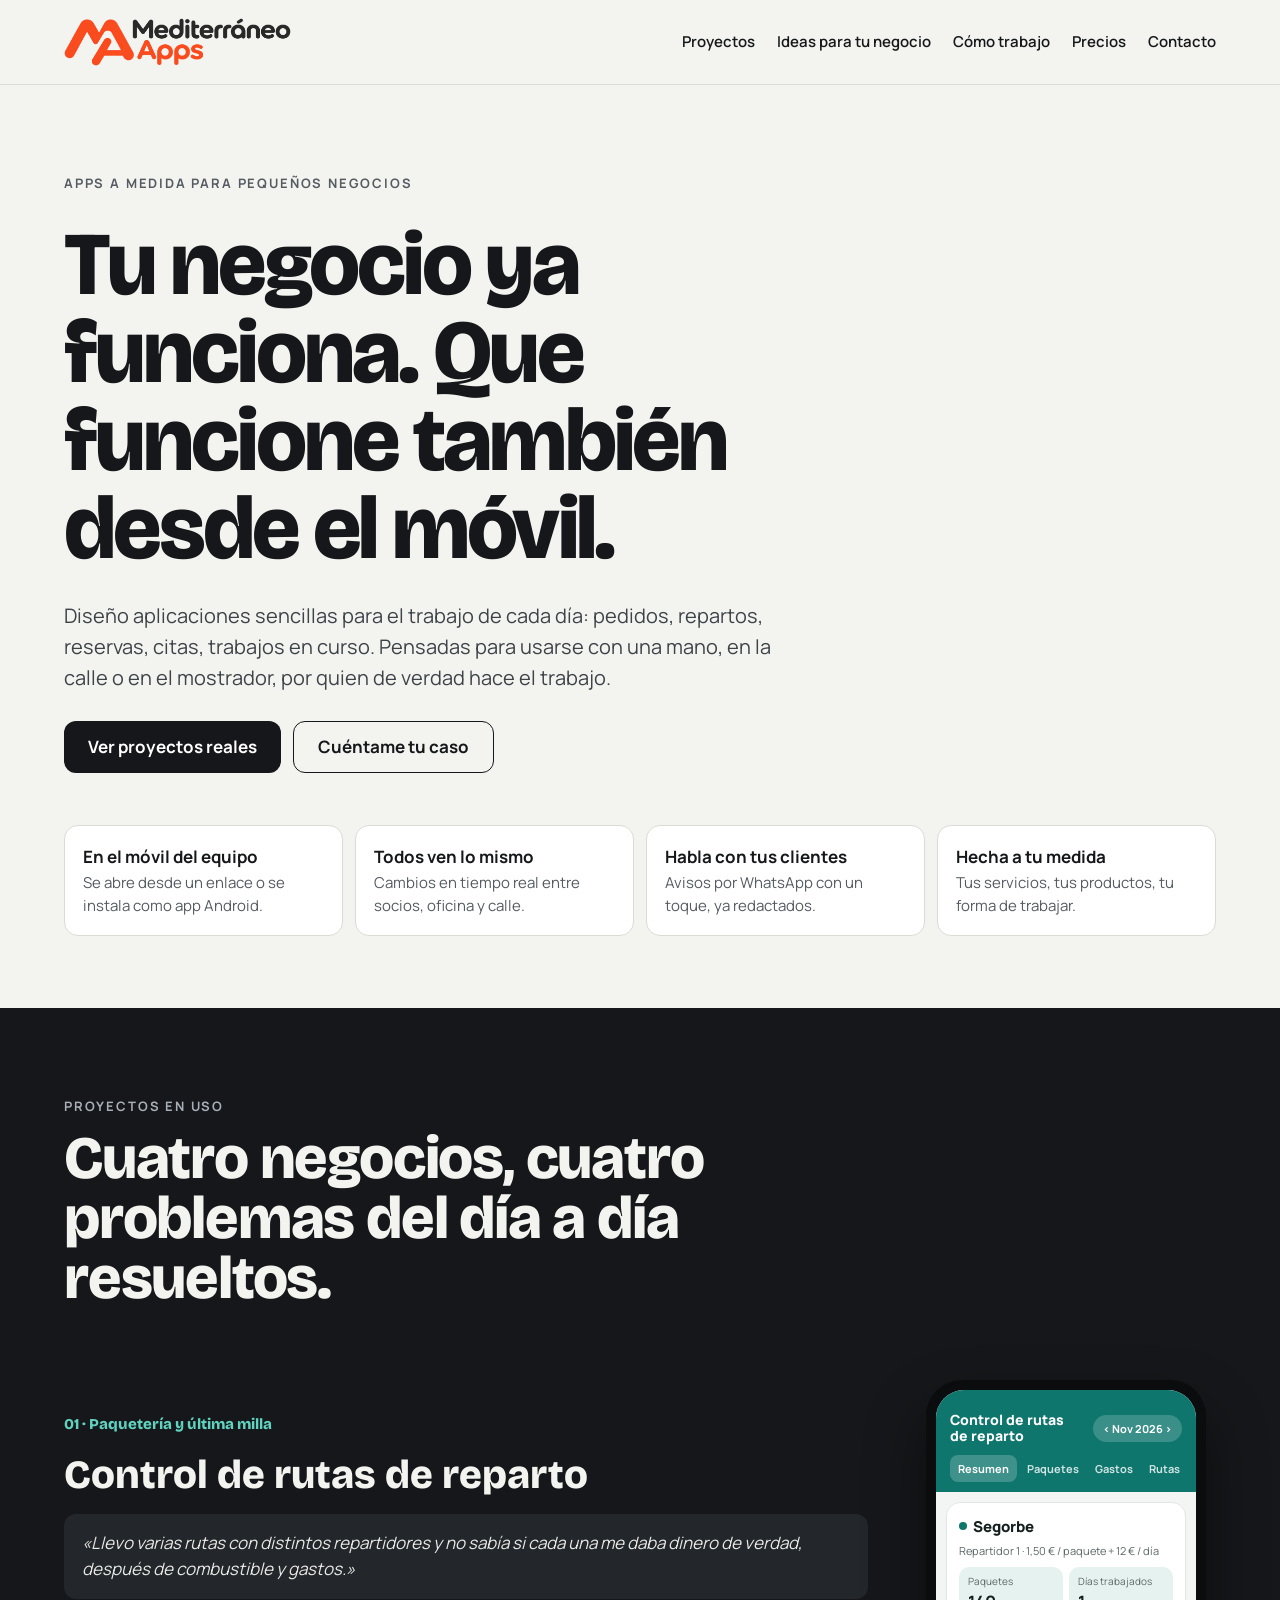
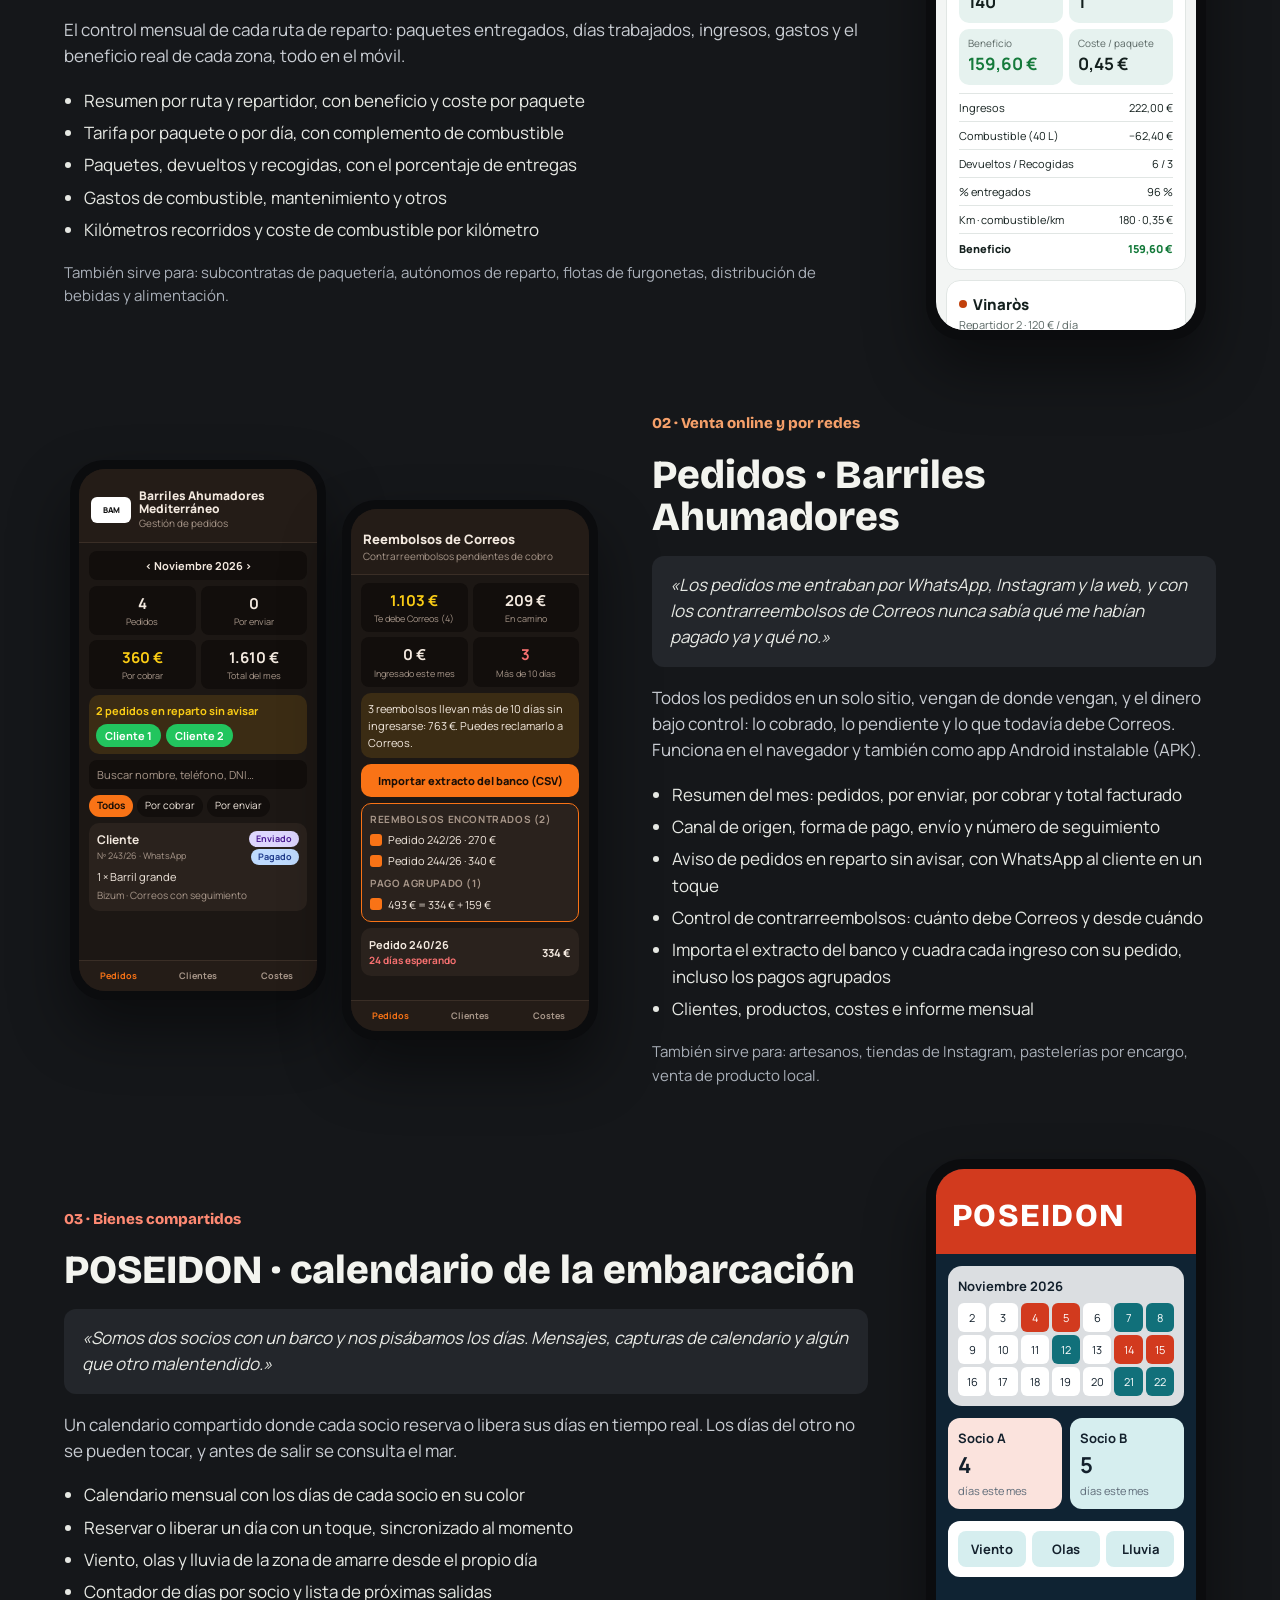
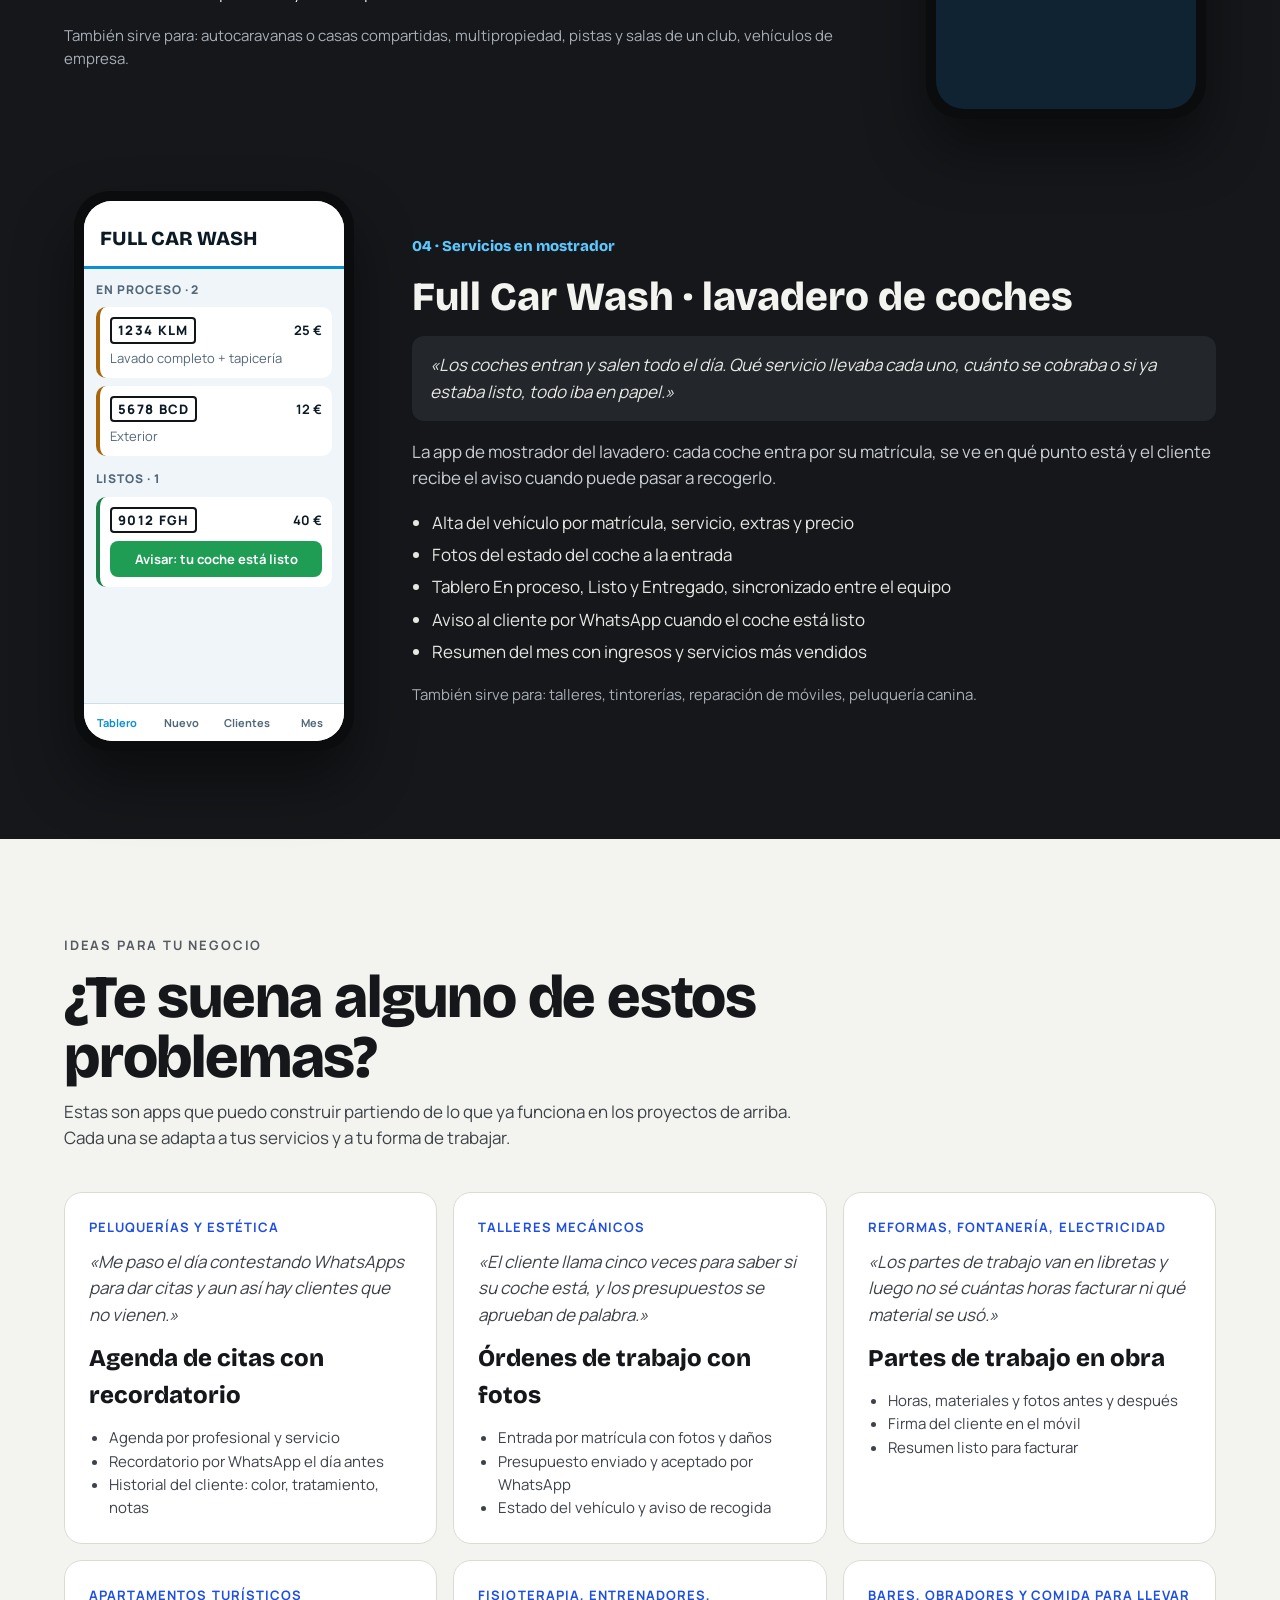
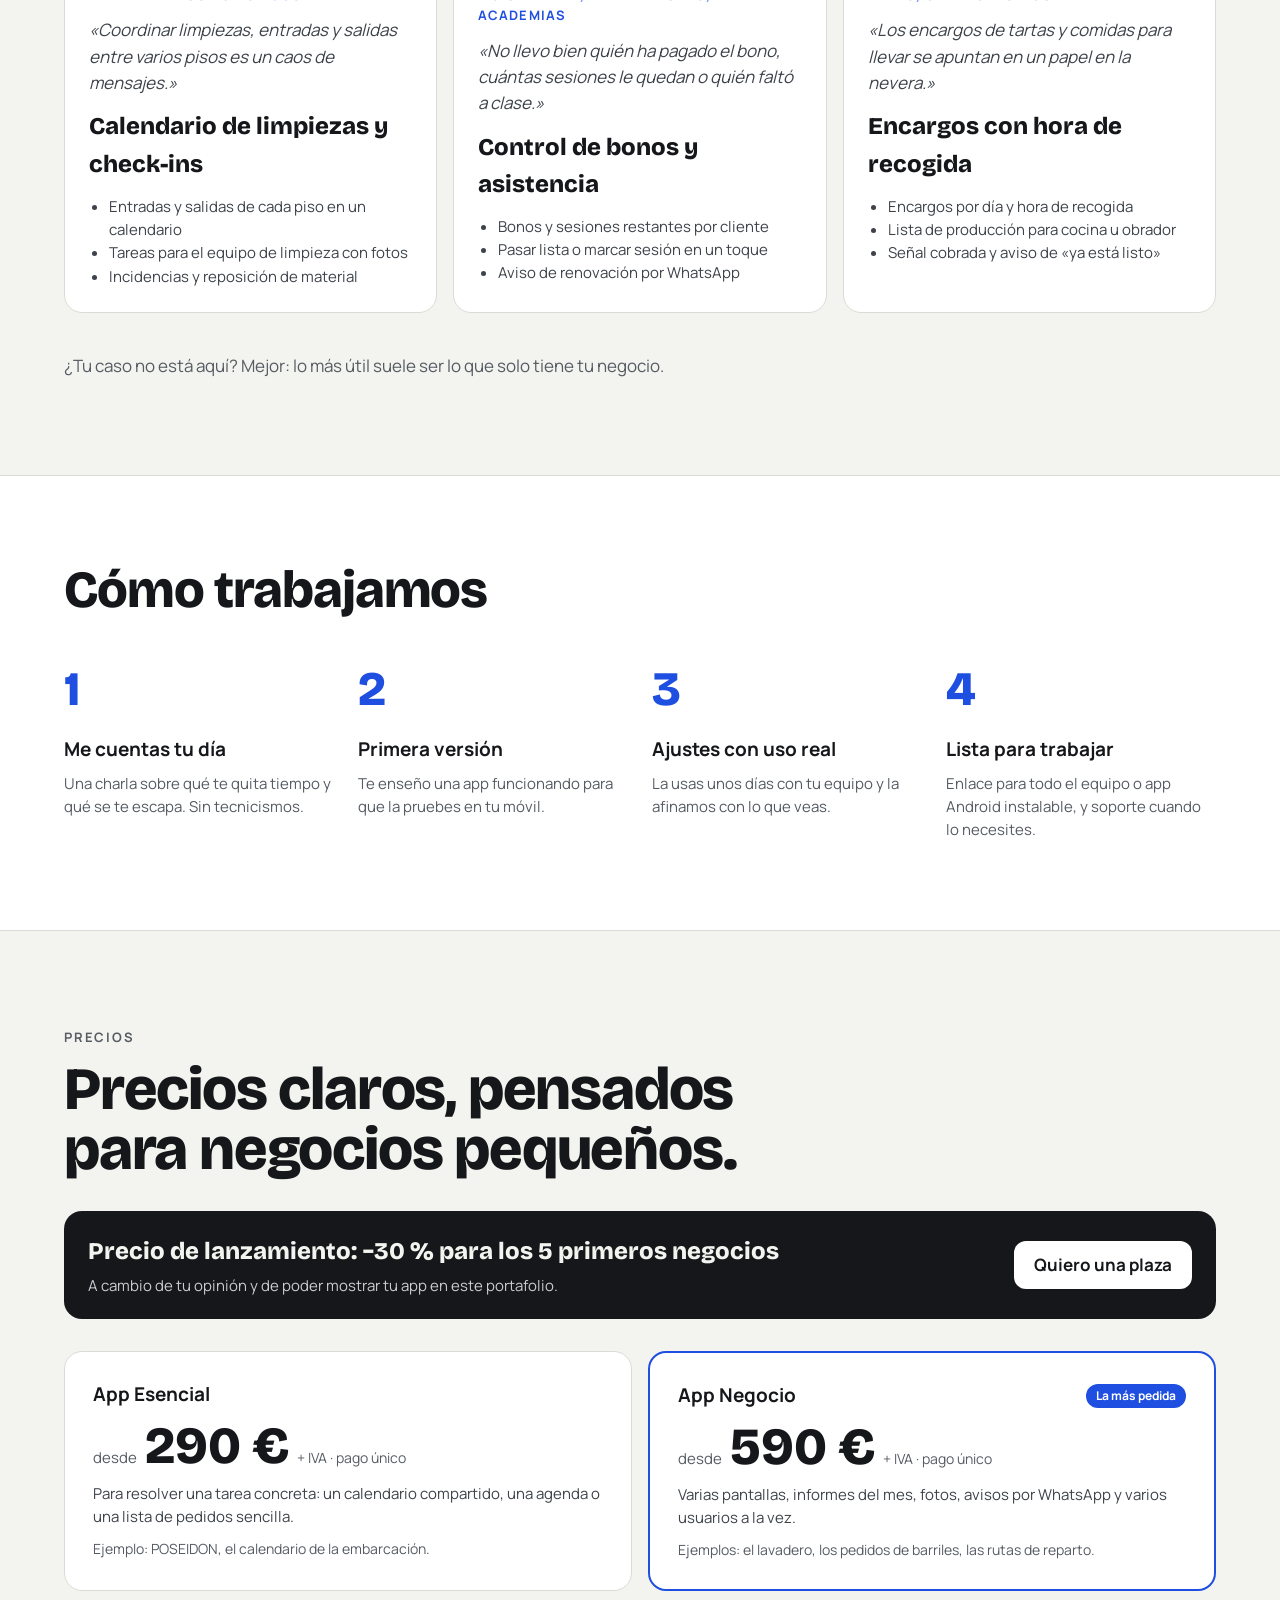
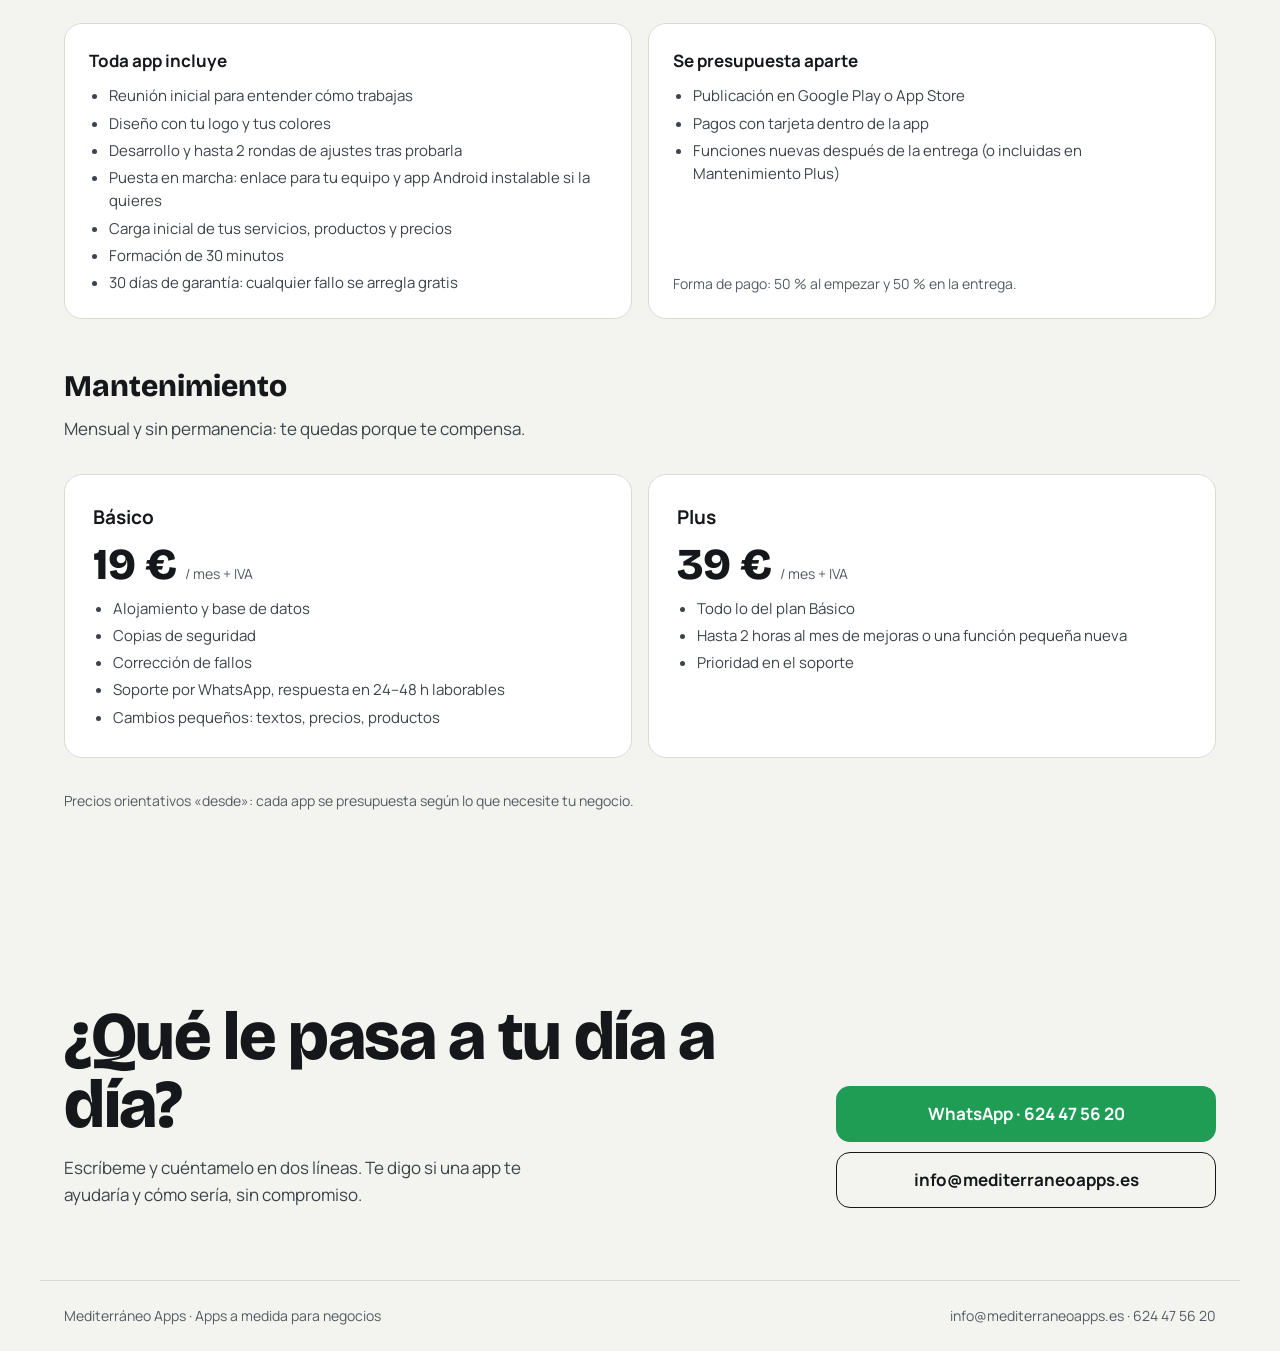
==== commit bc75294d: "Add files via upload" ====
--- a/index.html
+++ b/index.html
@@ -4,6 +4,7 @@
 <meta charset="utf-8">
 <meta name="viewport" content="width=device-width, initial-scale=1">
 <title>Mediterráneo Apps · Apps a medida para pequeños negocios</title>
+<meta property="og:image" content="https://mediterraneoapps.es/logo.png">
 <meta name="description" content="Aplicaciones sencillas y a medida para pequeños negocios: pedidos, repartos, reservas, citas y trabajos, desde el móvil. Desde 290 €.">
 <link rel="icon" href="data:image/svg+xml,%3Csvg xmlns='http://www.w3.org/2000/svg' viewBox='0 0 64 64'%3E%3Crect width='64' height='64' rx='14' fill='%2315171A'/%3E%3Cpath d='M12 40c6-6 12-6 18 0s12 6 22 0' stroke='%231F4FE0' stroke-width='6' fill='none' stroke-linecap='round'/%3E%3C/svg%3E">
 <link rel="preconnect" href="https://fonts.googleapis.com">
@@ -20,7 +21,7 @@
 <!-- Cabecera -->
 <header style="border-bottom: 1px solid #DADCD4; background: #F3F4EF">
 <div style="max-width: 1200px; margin: 0 auto; padding: 18px 24px; display: flex; align-items: center; justify-content: space-between; gap: 16px; flex-wrap: wrap">
-<div style="font-family: 'Bricolage Grotesque', sans-serif; font-weight: 800; font-size: 22px; letter-spacing: -0.01em">Mediterráneo <span style="color: #1F4FE0">Apps</span></div>
+<a href="#" style="display: block; line-height: 0"><img src="logo.png" alt="Mediterráneo Apps" width="227" height="48" style="height: 48px; width: auto; max-width: 100%; display: block"></a>
 <nav style="display: flex; gap: 22px; flex-wrap: wrap; font-weight: 600; font-size: 15px">
 <a href="#proyectos" style="color: #15171A; text-decoration: none">Proyectos</a>
 <a href="#ideas" style="color: #15171A; text-decoration: none">Ideas para tu negocio</a>
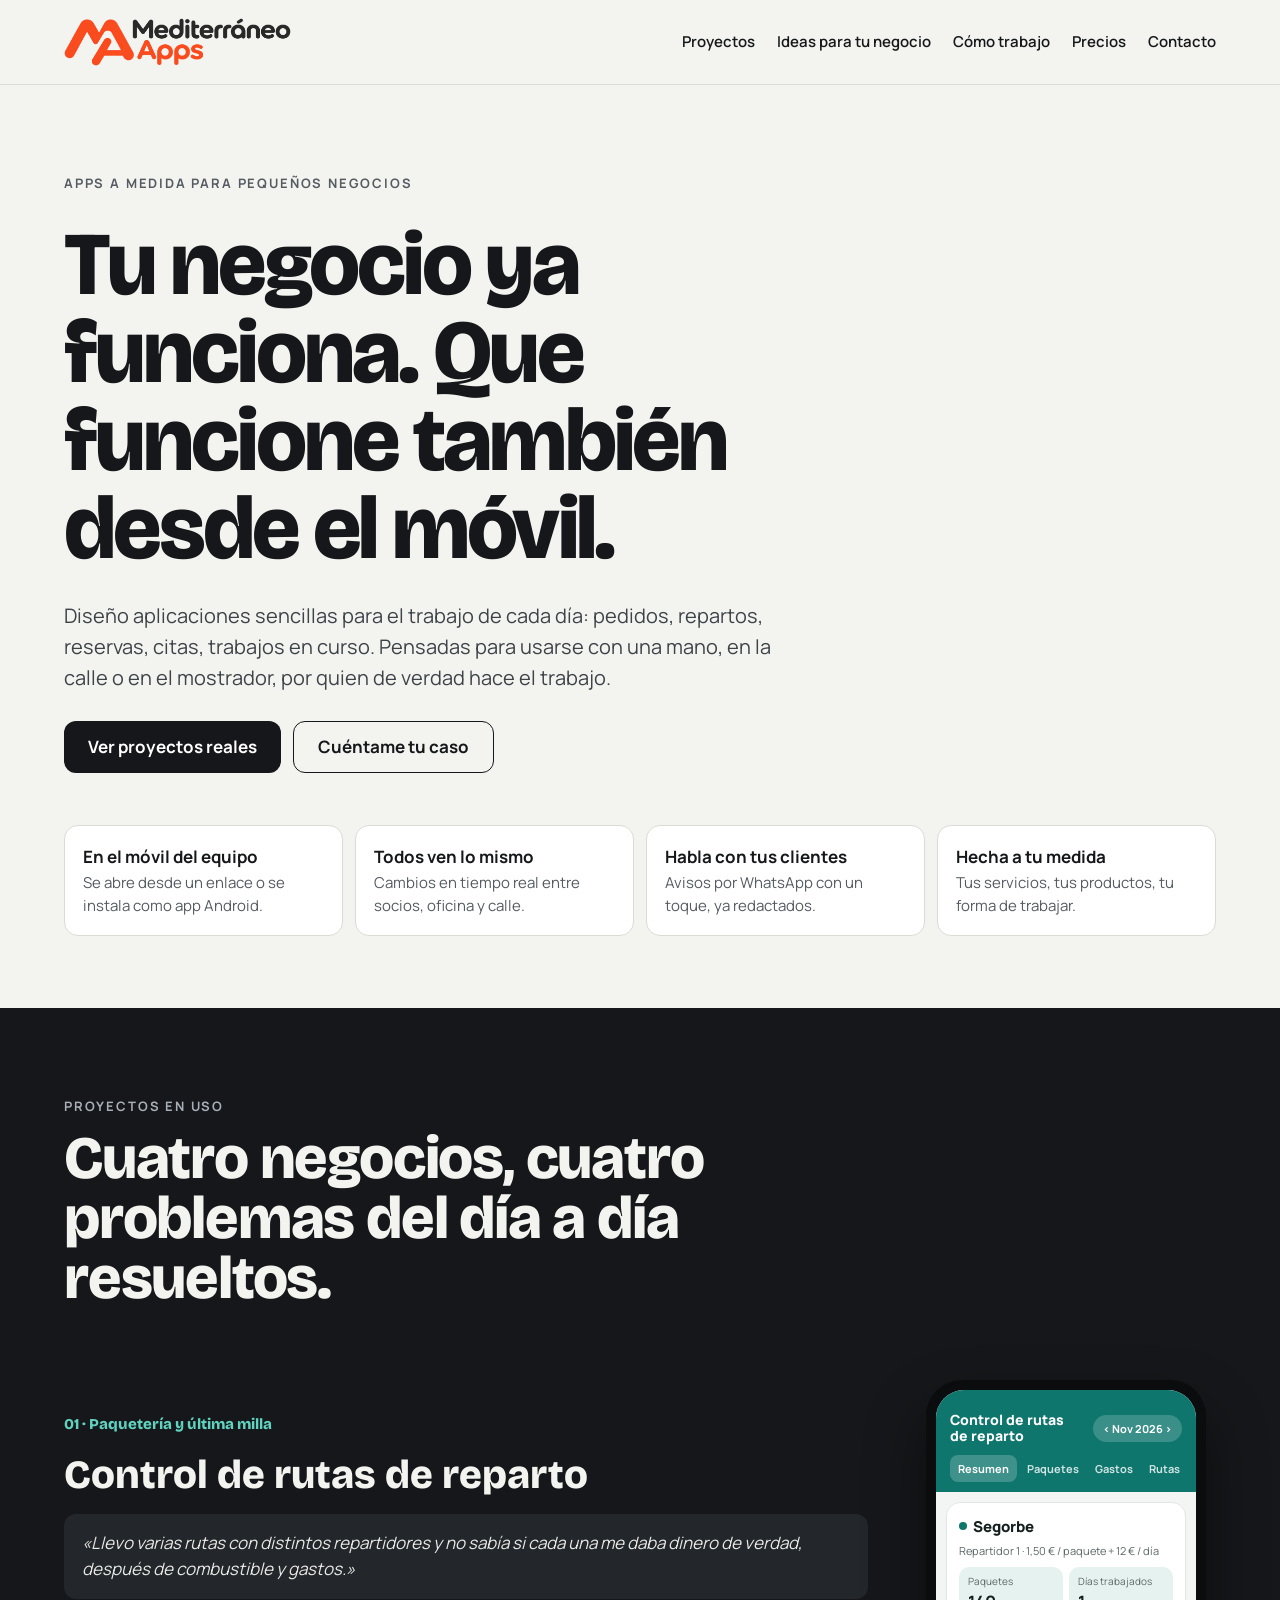
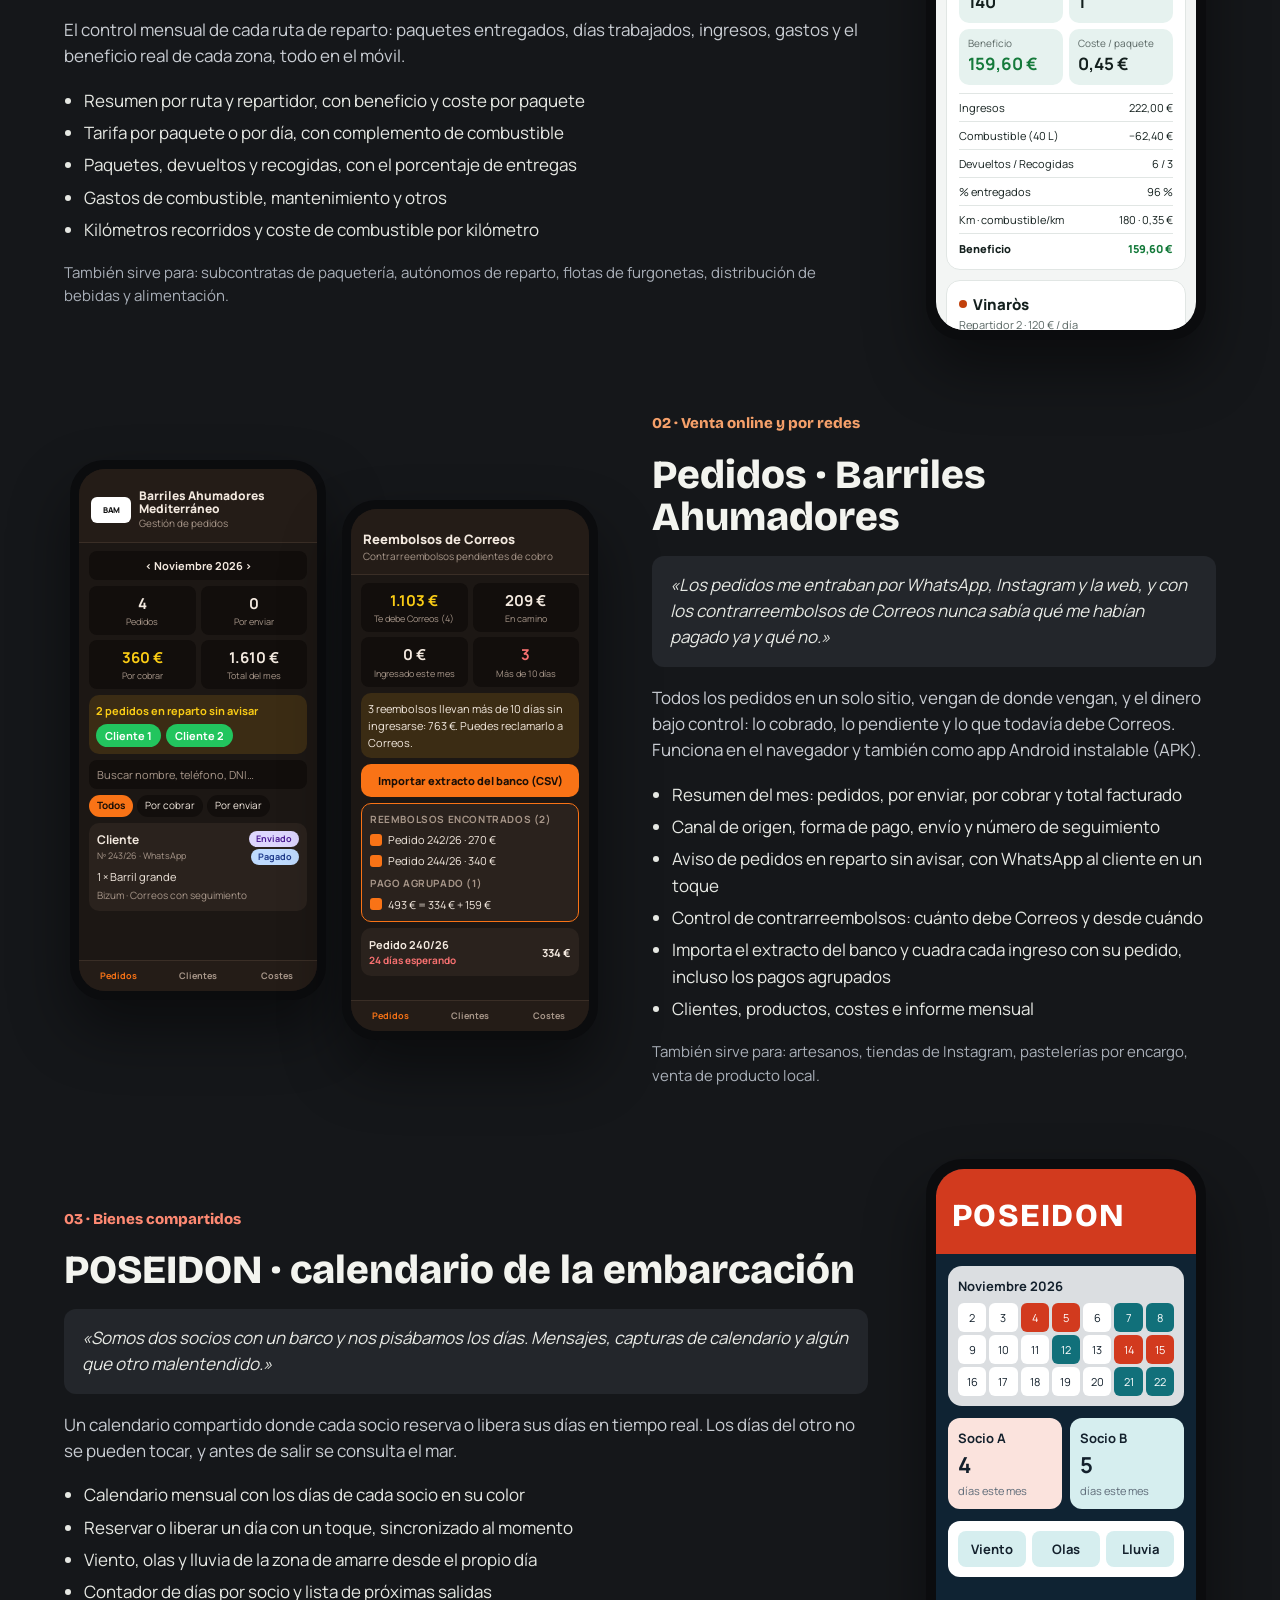
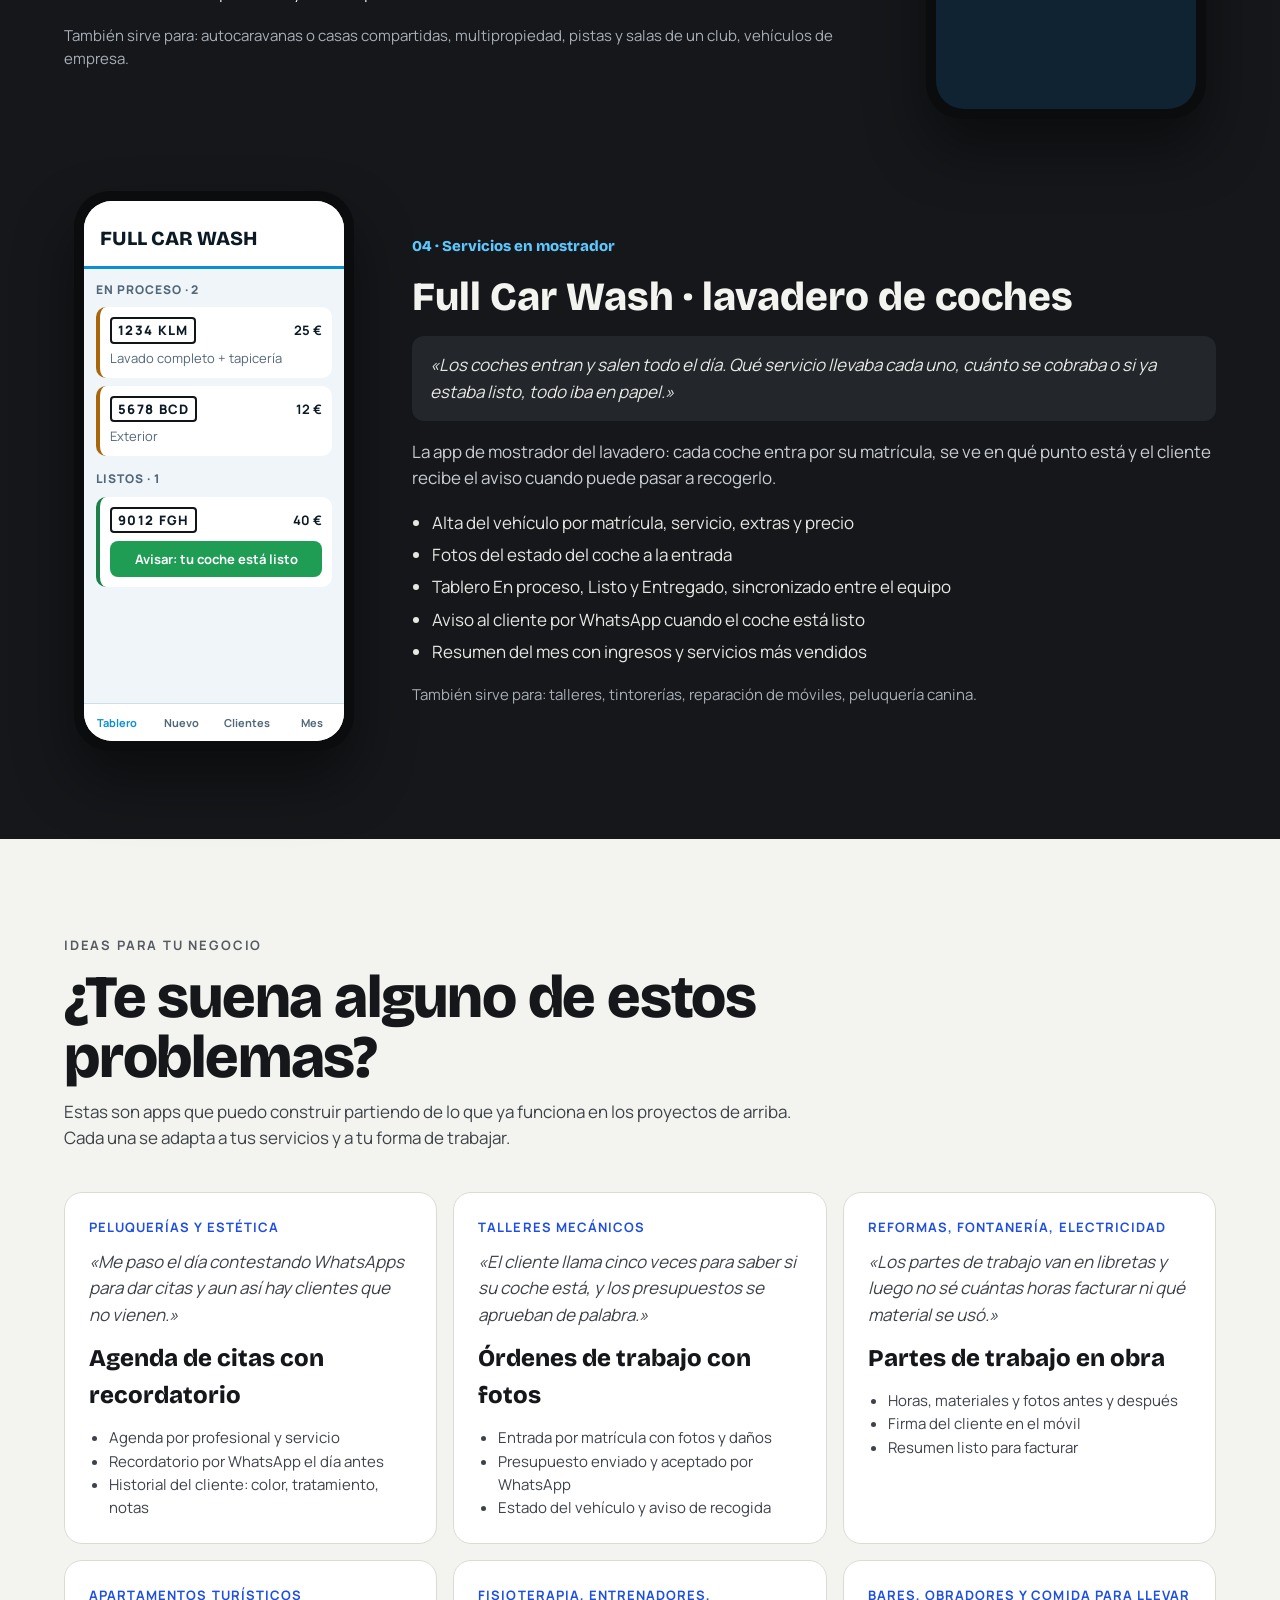
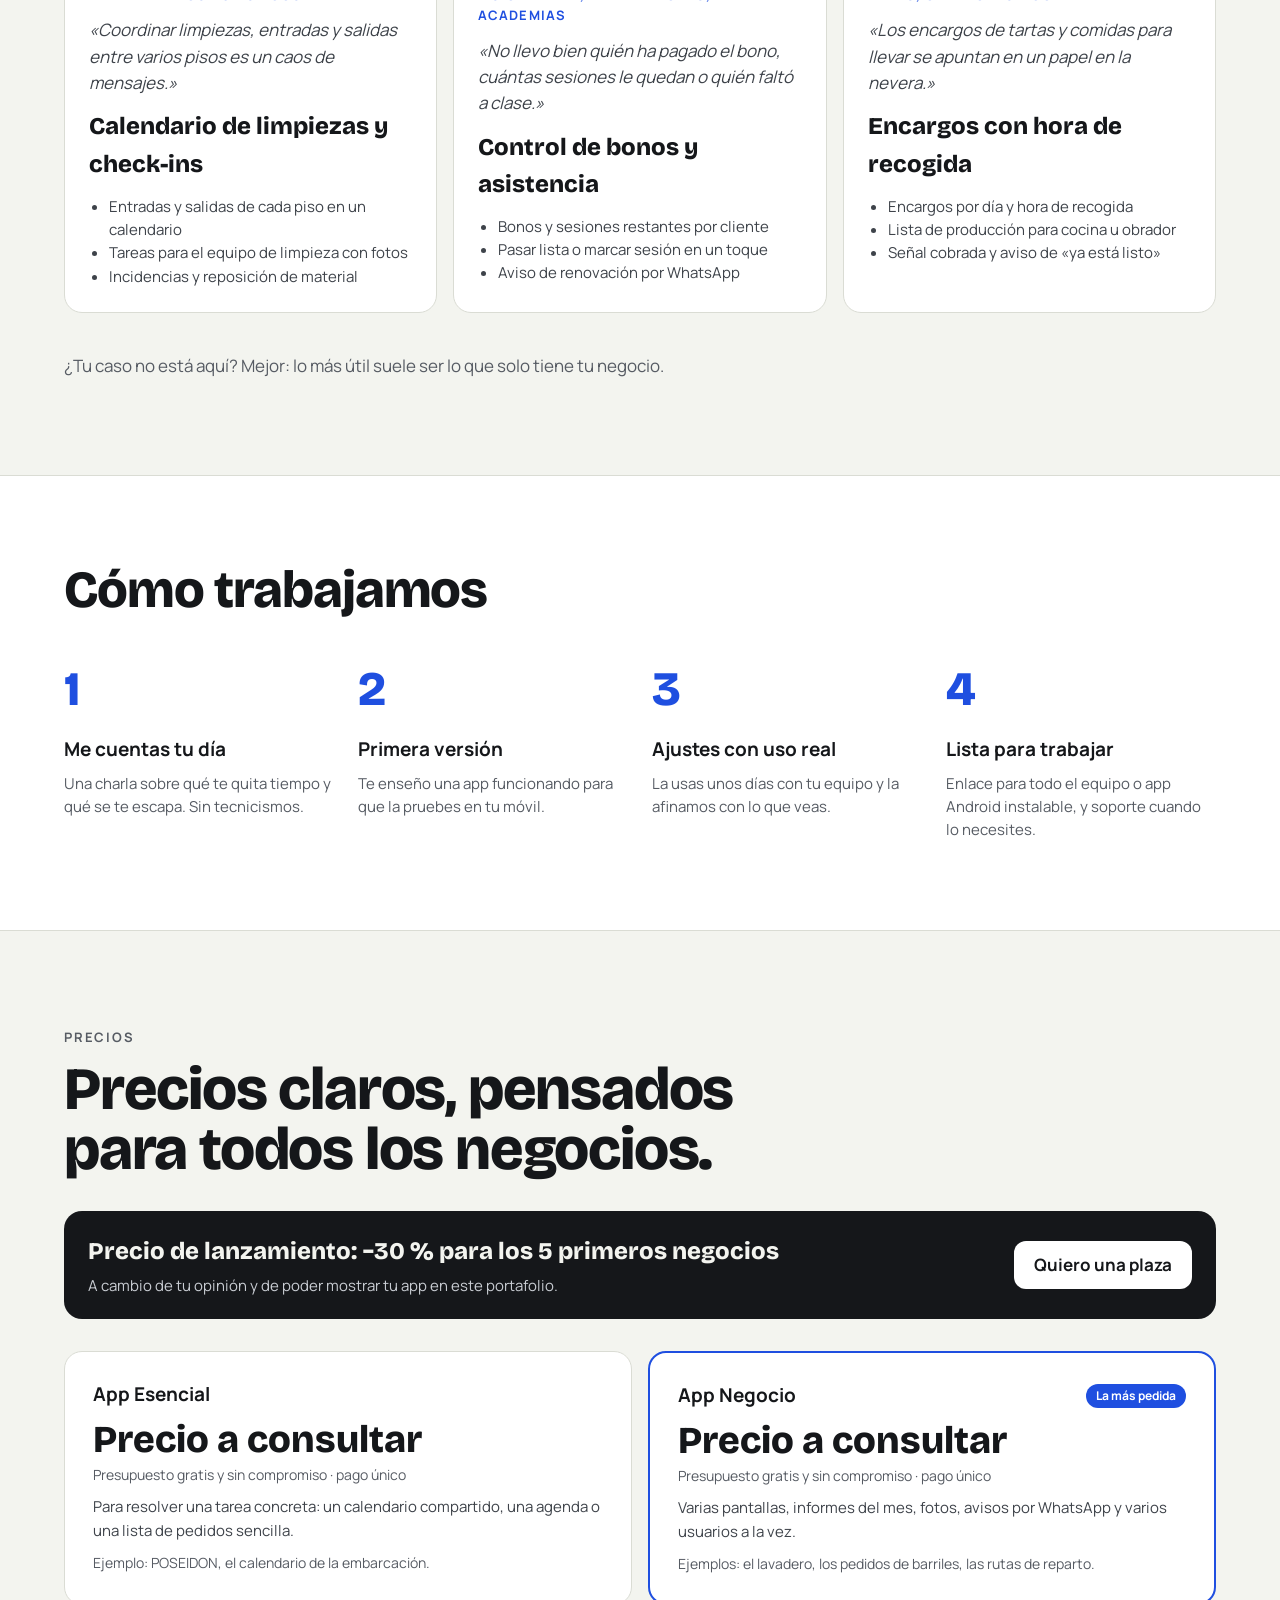
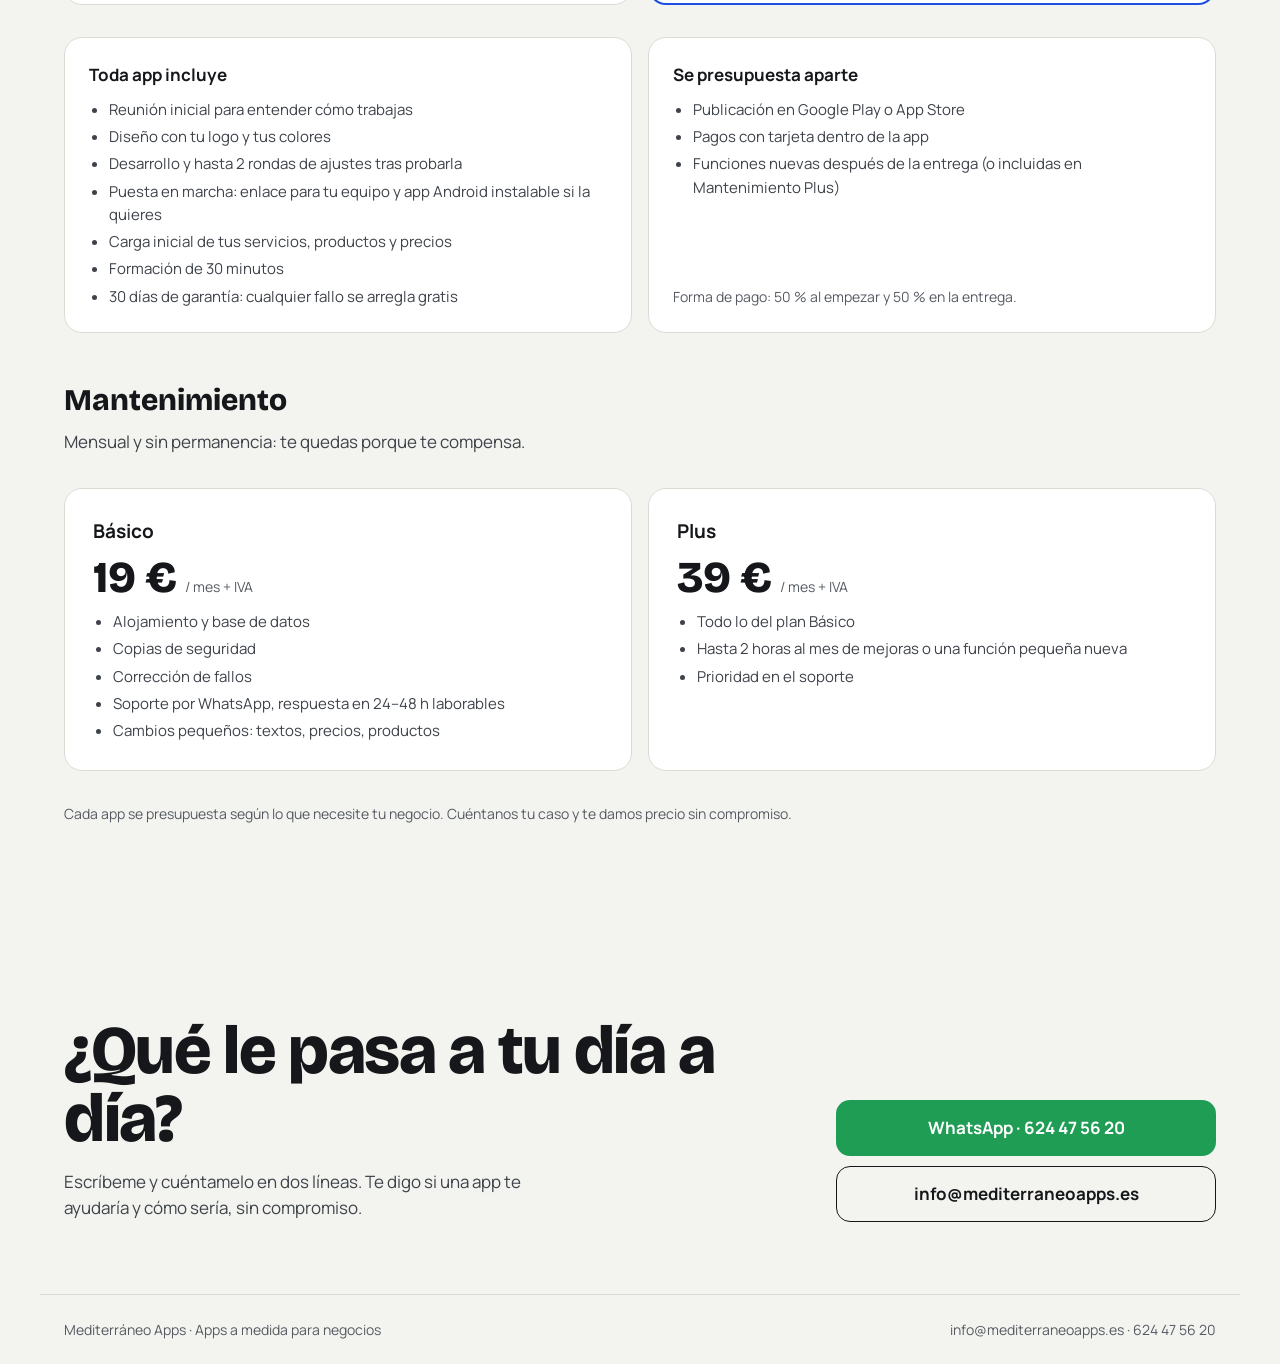
==== commit aaea2b39: "Add files via upload" ====
--- a/index.html
+++ b/index.html
@@ -5,7 +5,7 @@
 <meta name="viewport" content="width=device-width, initial-scale=1">
 <title>Mediterráneo Apps · Apps a medida para pequeños negocios</title>
 <meta property="og:image" content="https://mediterraneoapps.es/logo.png">
-<meta name="description" content="Aplicaciones sencillas y a medida para pequeños negocios: pedidos, repartos, reservas, citas y trabajos, desde el móvil. Desde 290 €.">
+<meta name="description" content="Aplicaciones sencillas y a medida para pequeños negocios: pedidos, repartos, reservas, citas y trabajos, desde el móvil.">
 <link rel="icon" href="data:image/svg+xml,%3Csvg xmlns='http://www.w3.org/2000/svg' viewBox='0 0 64 64'%3E%3Crect width='64' height='64' rx='14' fill='%2315171A'/%3E%3Cpath d='M12 40c6-6 12-6 18 0s12 6 22 0' stroke='%231F4FE0' stroke-width='6' fill='none' stroke-linecap='round'/%3E%3C/svg%3E">
 <link rel="preconnect" href="https://fonts.googleapis.com">
 <link rel="stylesheet" href="https://fonts.googleapis.com/css2?family=Bricolage+Grotesque:opsz,wght@12..96,600;12..96,800&amp;family=Manrope:wght@400;500;600;700&amp;display=swap">
@@ -306,7 +306,7 @@
 <section id="precios" style="max-width: 1200px; margin: 0 auto; padding: 96px 24px; display: flex; flex-direction: column; gap: 32px">
 <div style="display: flex; flex-direction: column; gap: 12px; max-width: 760px">
 <div style="font-size: 13px; font-weight: 700; letter-spacing: 0.14em; text-transform: uppercase; color: #565B63">Precios</div>
-<h2 style="margin: 0; font-family: 'Bricolage Grotesque', sans-serif; font-weight: 800; font-size: clamp(34px, 5vw, 60px); line-height: 1; letter-spacing: -0.02em">Precios claros, pensados para negocios pequeños.</h2>
+<h2 style="margin: 0; font-family: 'Bricolage Grotesque', sans-serif; font-weight: 800; font-size: clamp(34px, 5vw, 60px); line-height: 1; letter-spacing: -0.02em">Precios claros, pensados para todos los negocios.</h2>
 </div>
 
 <div style="background: #15171A; color: #F3F4EF; border-radius: 18px; padding: 22px 24px; display: flex; flex-wrap: wrap; gap: 12px 24px; align-items: center; justify-content: space-between">
@@ -317,13 +317,13 @@
 <div style="display: grid; grid-template-columns: repeat(auto-fit, minmax(300px, 1fr)); gap: 16px">
 <div style="background: #FFFFFF; border: 1px solid #DADCD4; border-radius: 18px; padding: 28px; display: flex; flex-direction: column; gap: 10px">
 <div style="font-weight: 700; font-size: 19px">App Esencial</div>
-<div style="display: flex; align-items: baseline; gap: 8px"><span style="font-size: 15px; color: #565B63">desde</span><span style="font-family: 'Bricolage Grotesque', sans-serif; font-weight: 800; font-size: 52px; line-height: 1">290 €</span><span style="font-size: 14px; color: #565B63">+ IVA · pago único</span></div>
+<div style="display: flex; flex-direction: column; gap: 4px"><span style="font-family: 'Bricolage Grotesque', sans-serif; font-weight: 800; font-size: 38px; line-height: 1.05">Precio a consultar</span><span style="font-size: 14px; color: #565B63">Presupuesto gratis y sin compromiso · pago único</span></div>
 <div style="color: #3E434A; font-size: 15px">Para resolver una tarea concreta: un calendario compartido, una agenda o una lista de pedidos sencilla.</div>
 <div style="font-size: 14px; color: #565B63">Ejemplo: POSEIDON, el calendario de la embarcación.</div>
 </div>
 <div style="background: #FFFFFF; border: 2px solid #1F4FE0; border-radius: 18px; padding: 28px; display: flex; flex-direction: column; gap: 10px">
 <div style="display: flex; justify-content: space-between; align-items: center; gap: 8px"><div style="font-weight: 700; font-size: 19px">App Negocio</div><span style="background: #1F4FE0; color: #FFFFFF; border-radius: 99px; padding: 3px 10px; font-size: 12px; font-weight: 700">La más pedida</span></div>
-<div style="display: flex; align-items: baseline; gap: 8px"><span style="font-size: 15px; color: #565B63">desde</span><span style="font-family: 'Bricolage Grotesque', sans-serif; font-weight: 800; font-size: 52px; line-height: 1">590 €</span><span style="font-size: 14px; color: #565B63">+ IVA · pago único</span></div>
+<div style="display: flex; flex-direction: column; gap: 4px"><span style="font-family: 'Bricolage Grotesque', sans-serif; font-weight: 800; font-size: 38px; line-height: 1.05">Precio a consultar</span><span style="font-size: 14px; color: #565B63">Presupuesto gratis y sin compromiso · pago único</span></div>
 <div style="color: #3E434A; font-size: 15px">Varias pantallas, informes del mes, fotos, avisos por WhatsApp y varios usuarios a la vez.</div>
 <div style="font-size: 14px; color: #565B63">Ejemplos: el lavadero, los pedidos de barriles, las rutas de reparto.</div>
 </div>
@@ -379,7 +379,7 @@
 </ul>
 </div>
 </div>
-<div style="font-size: 14px; color: #565B63">Precios orientativos «desde»: cada app se presupuesta según lo que necesite tu negocio.</div>
+<div style="font-size: 14px; color: #565B63">Cada app se presupuesta según lo que necesite tu negocio. Cuéntanos tu caso y te damos precio sin compromiso.</div>
 </section>
 
 <!-- Contacto -->
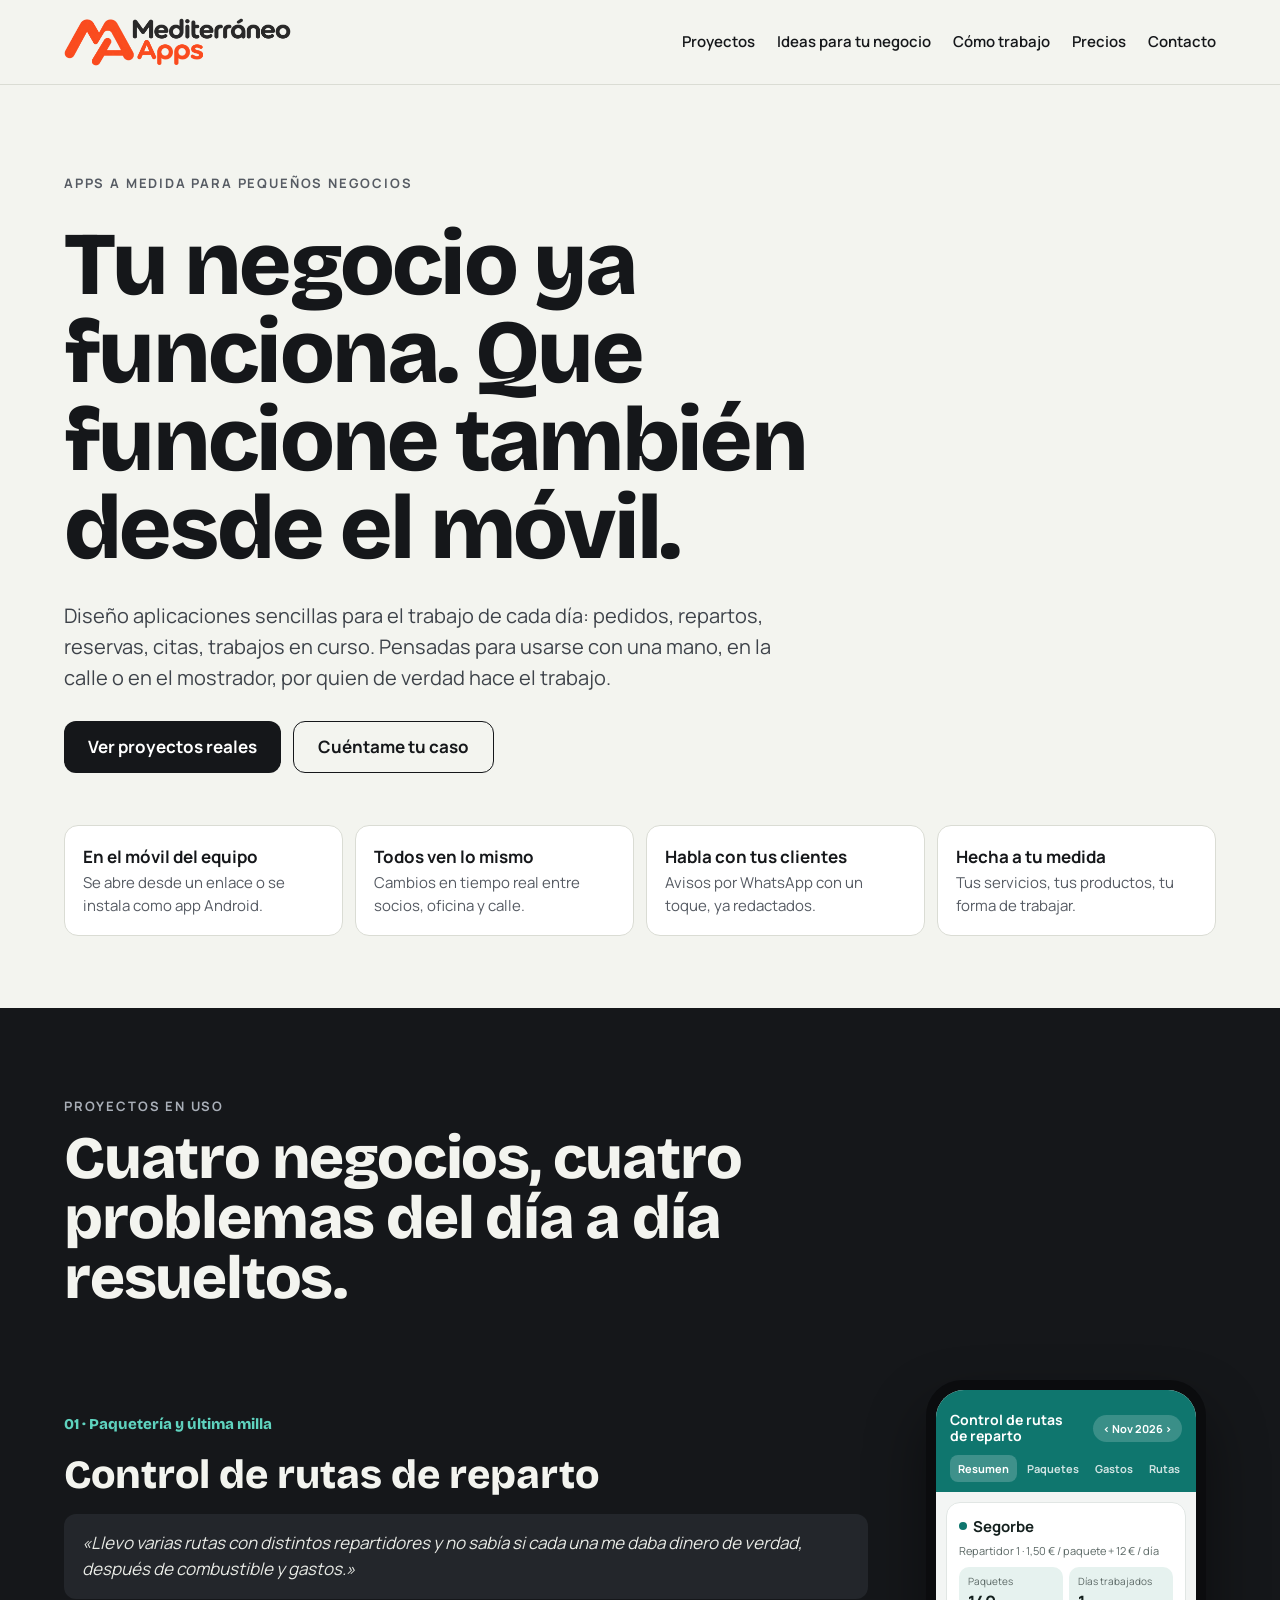
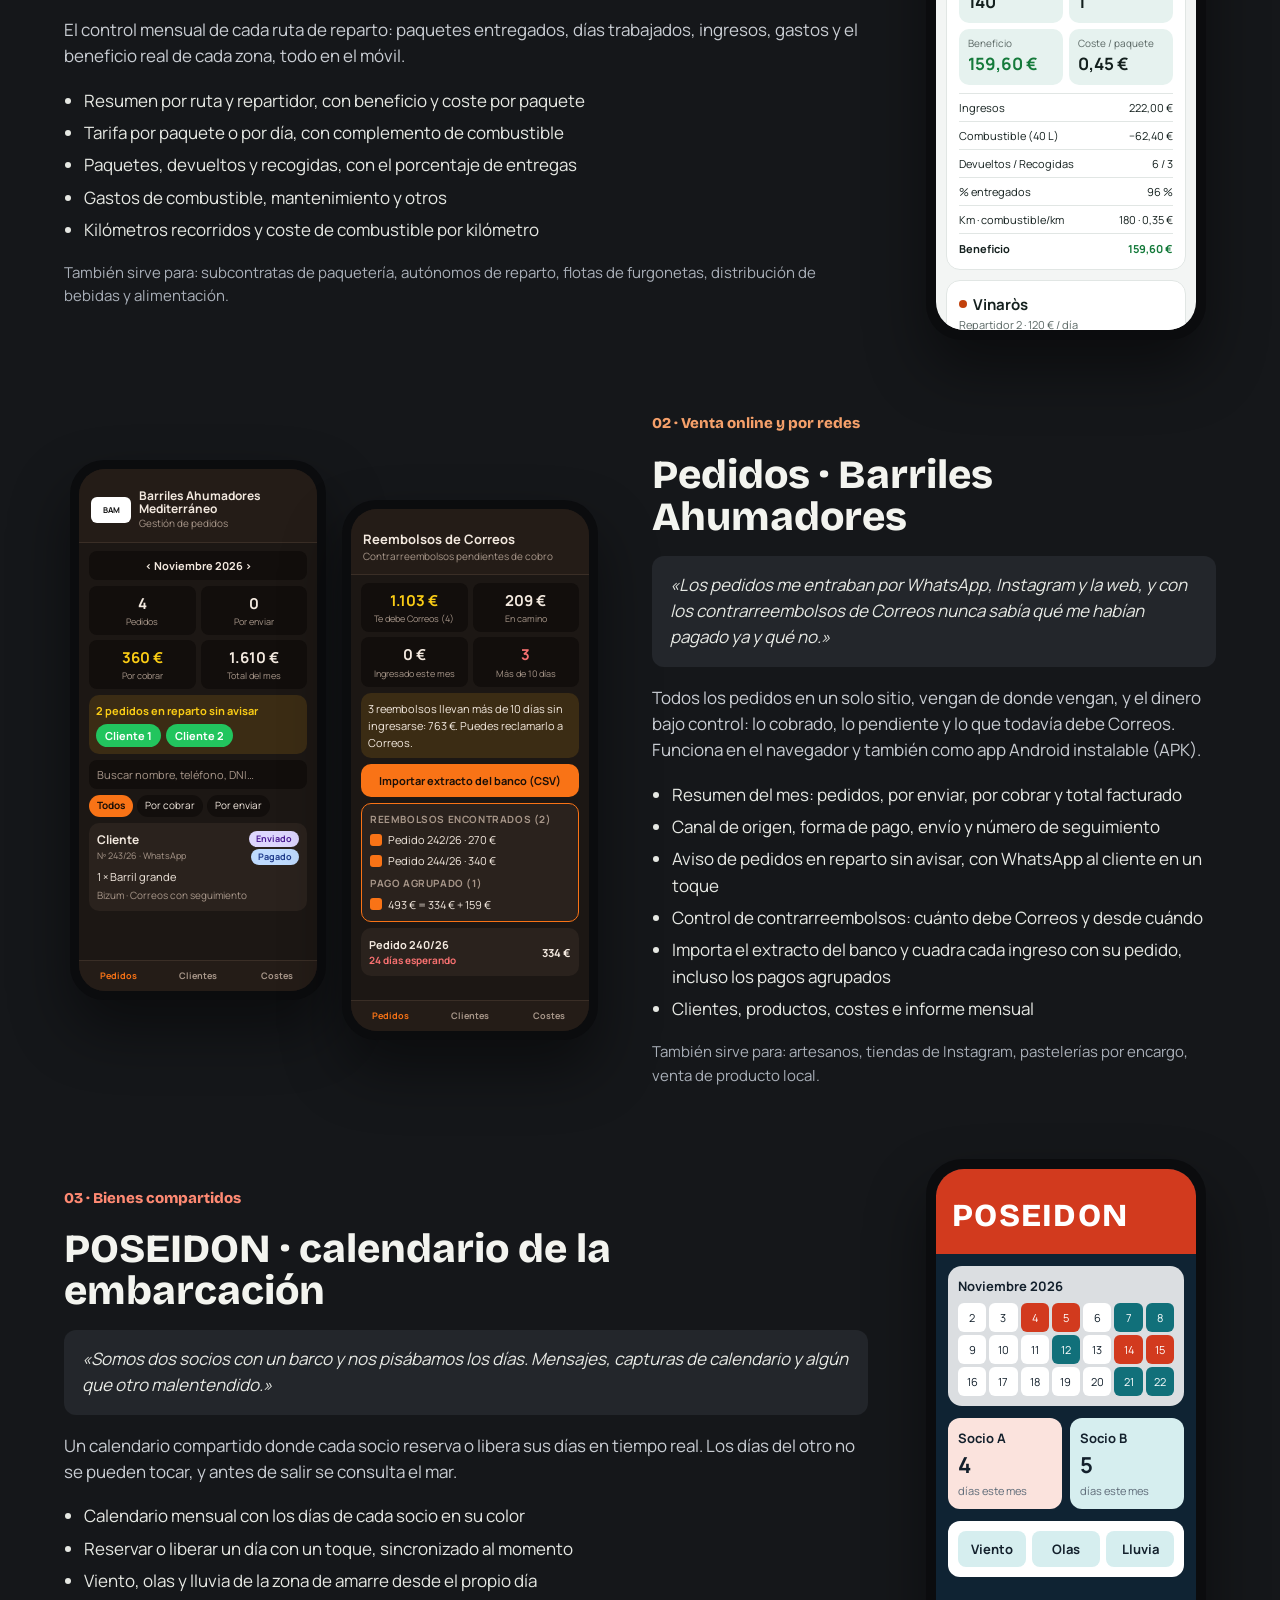
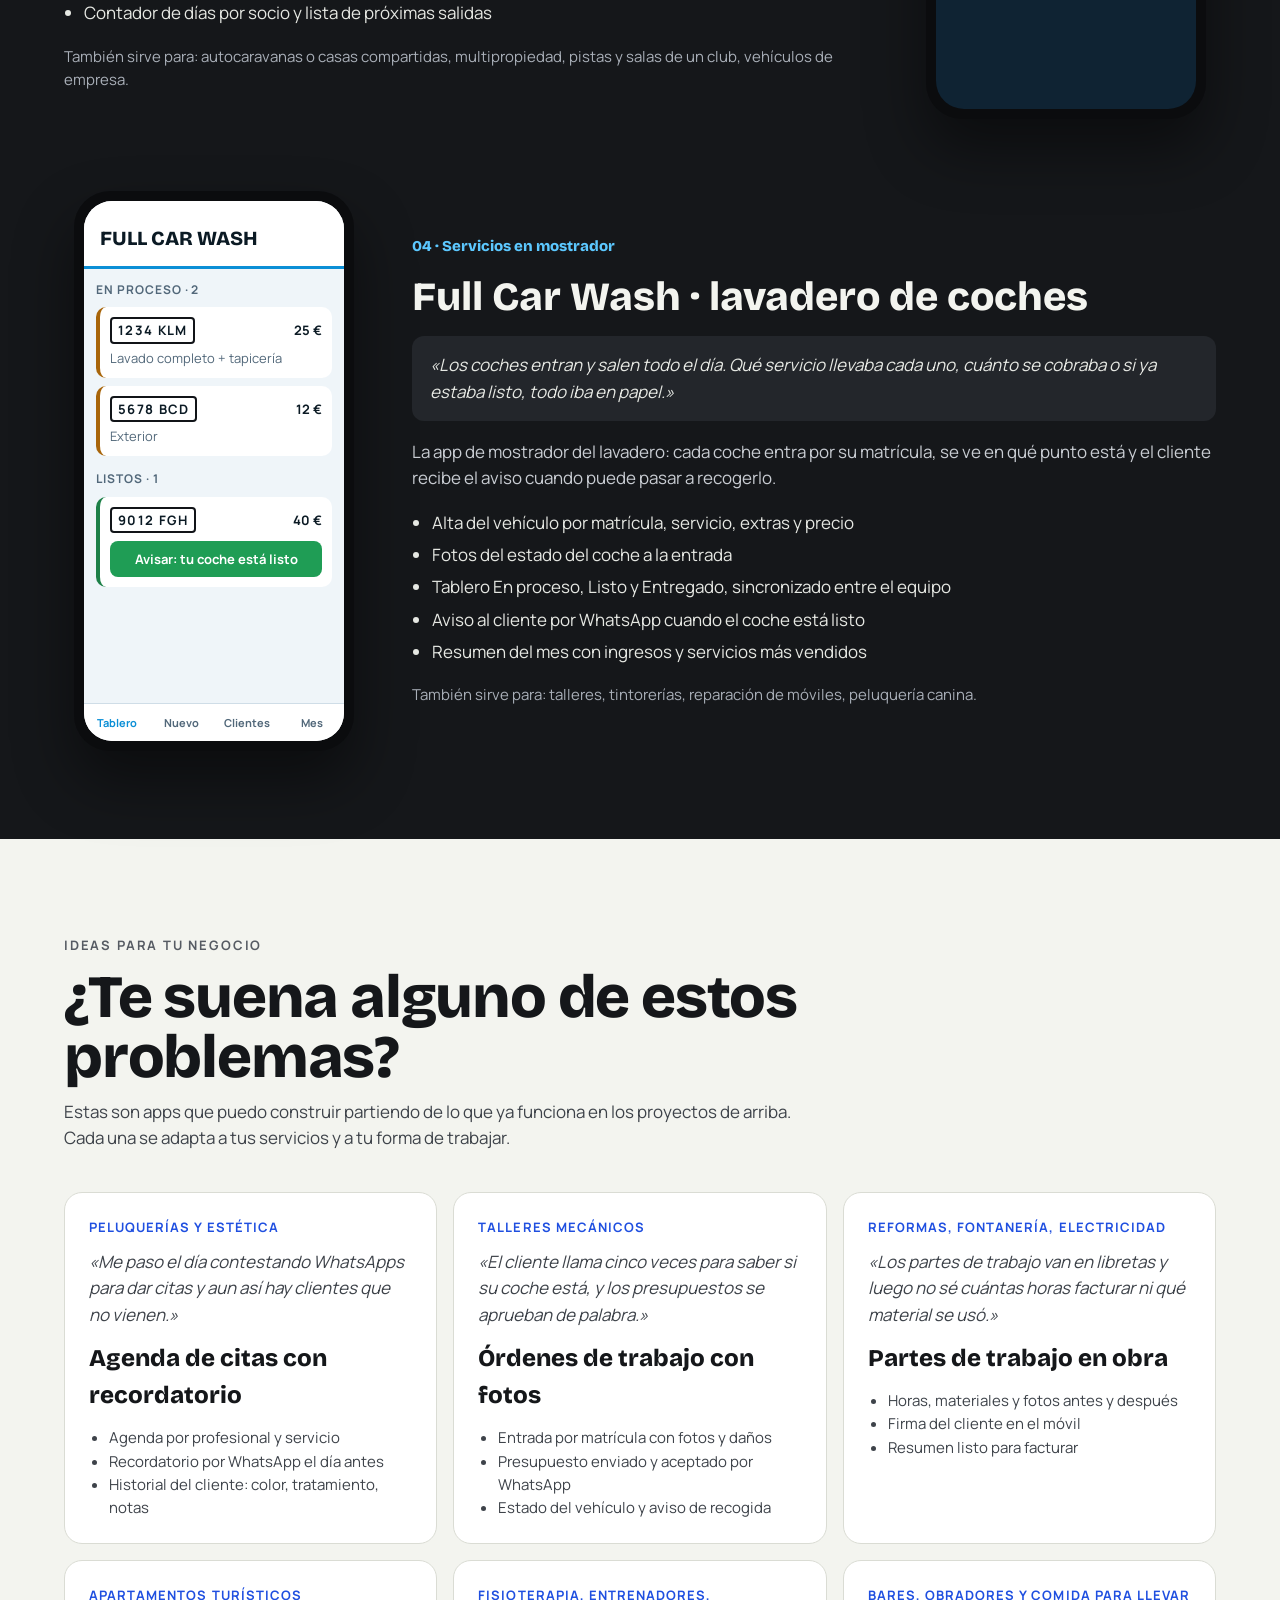
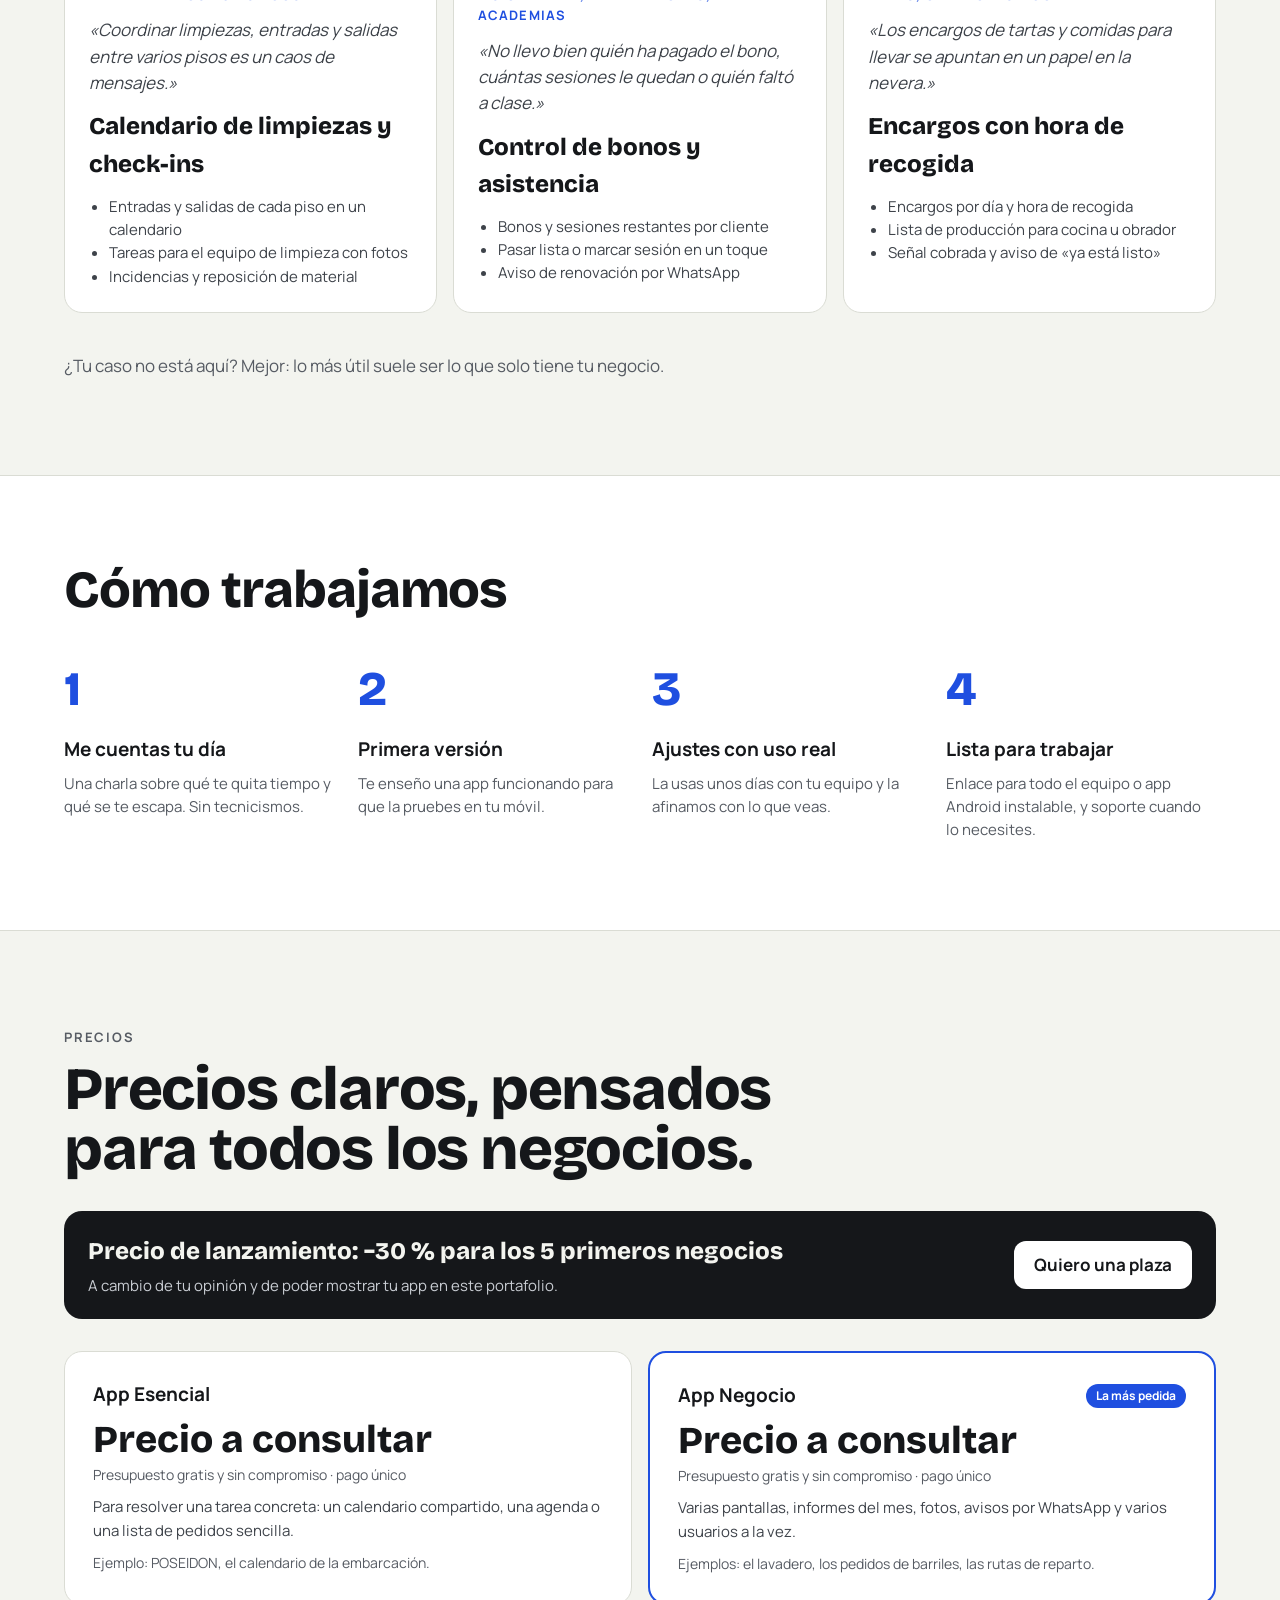
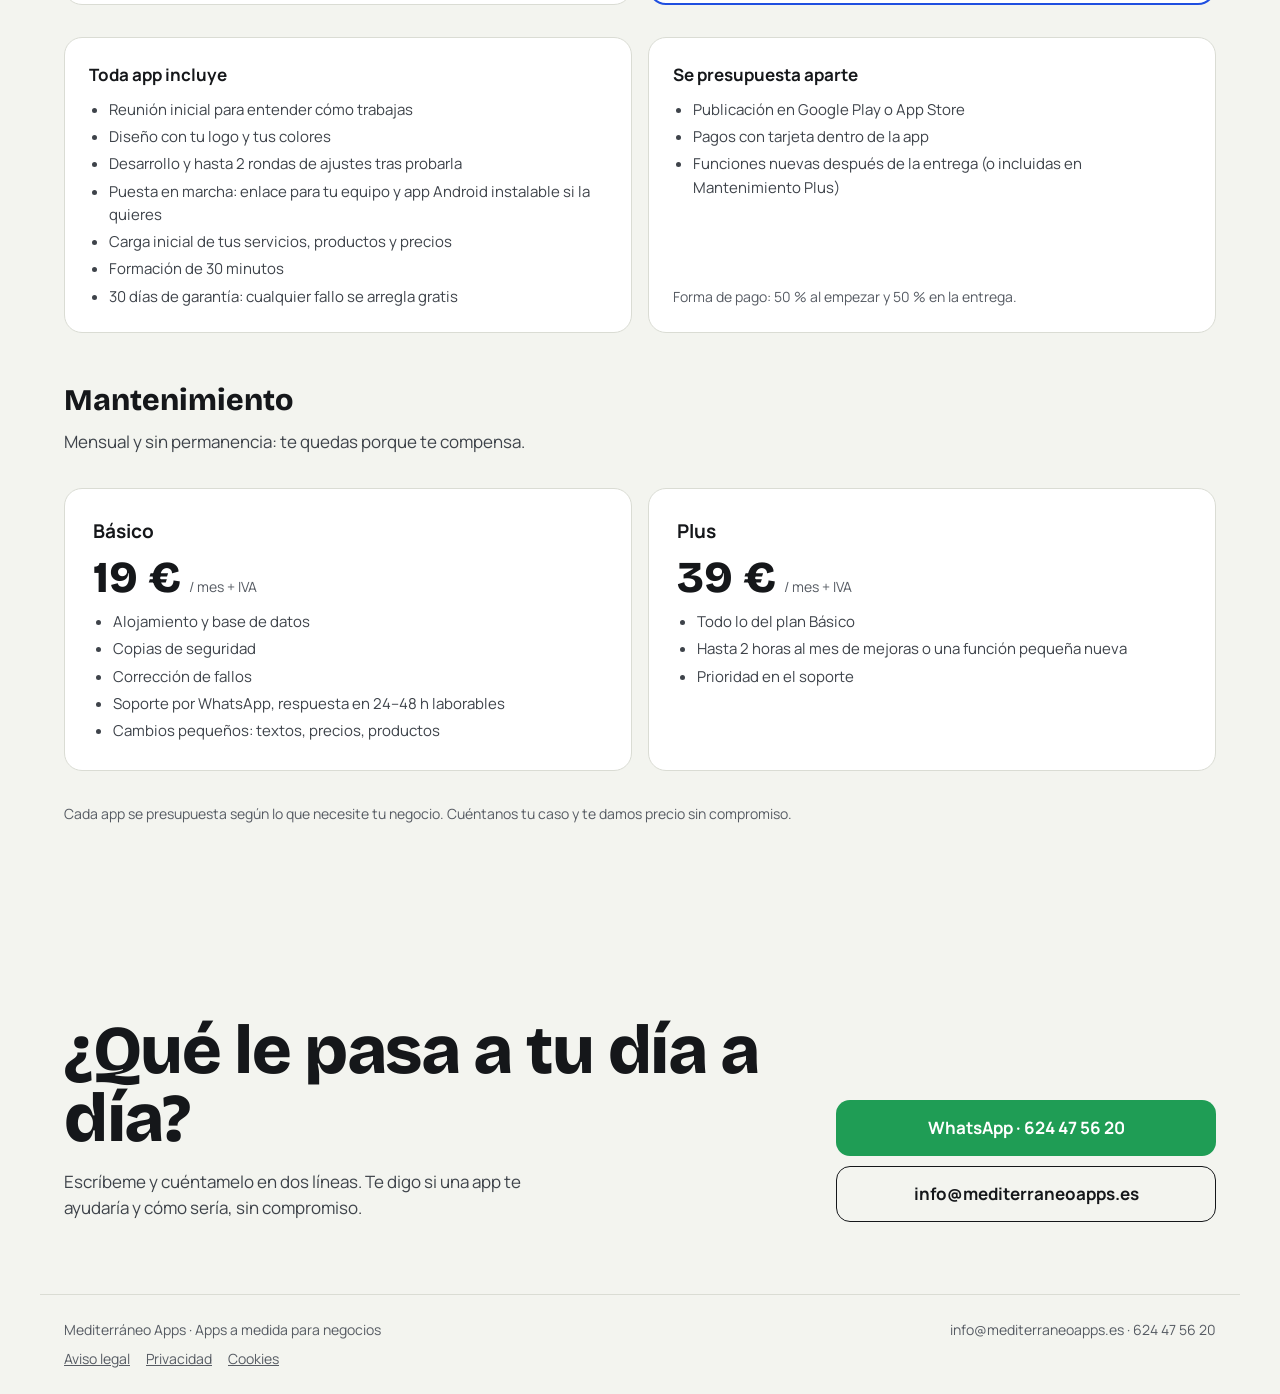
==== commit 28f1f953: "Add files via upload" ====
--- a/index.html
+++ b/index.html
@@ -7,8 +7,7 @@
 <meta property="og:image" content="https://mediterraneoapps.es/logo.png">
 <meta name="description" content="Aplicaciones sencillas y a medida para pequeños negocios: pedidos, repartos, reservas, citas y trabajos, desde el móvil.">
 <link rel="icon" href="data:image/svg+xml,%3Csvg xmlns='http://www.w3.org/2000/svg' viewBox='0 0 64 64'%3E%3Crect width='64' height='64' rx='14' fill='%2315171A'/%3E%3Cpath d='M12 40c6-6 12-6 18 0s12 6 22 0' stroke='%231F4FE0' stroke-width='6' fill='none' stroke-linecap='round'/%3E%3C/svg%3E">
-<link rel="preconnect" href="https://fonts.googleapis.com">
-<link rel="stylesheet" href="https://fonts.googleapis.com/css2?family=Bricolage+Grotesque:opsz,wght@12..96,600;12..96,800&amp;family=Manrope:wght@400;500;600;700&amp;display=swap">
+<link rel="stylesheet" href="fonts/fonts.css">
 <style>
 body{margin:0;background:#F3F4EF}
 a{color:#1F4FE0}a:hover{color:#163AA8}
@@ -394,7 +393,7 @@
 </div>
 </section>
 <footer style="max-width: 1200px; margin: 0 auto; padding: 24px; border-top: 1px solid #DADCD4; font-size: 14px; color: #565B63; display: flex; justify-content: space-between; flex-wrap: wrap; gap: 8px">
-<span>Mediterráneo Apps · Apps a medida para negocios</span><span>info@mediterraneoapps.es · 624 47 56 20</span>
+<span>Mediterráneo Apps · Apps a medida para negocios</span><span>info@mediterraneoapps.es · 624 47 56 20</span><span style="width: 100%; display: flex; flex-wrap: wrap; gap: 16px"><a href="aviso-legal.html" style="color: #565B63">Aviso legal</a><a href="privacidad.html" style="color: #565B63">Privacidad</a><a href="cookies.html" style="color: #565B63">Cookies</a></span>
 </footer>
 </div>
 </body>
--- a/fonts/fonts.css
+++ b/fonts/fonts.css
@@ -0,0 +1,6 @@
+@font-face{font-family:'Bricolage Grotesque';font-style:normal;font-weight:600;font-display:swap;src:url(bricolage-grotesque-latin-600-normal.woff2) format('woff2');}
+@font-face{font-family:'Bricolage Grotesque';font-style:normal;font-weight:800;font-display:swap;src:url(bricolage-grotesque-latin-800-normal.woff2) format('woff2');}
+@font-face{font-family:'Manrope';font-style:normal;font-weight:400;font-display:swap;src:url(manrope-latin-400-normal.woff2) format('woff2');}
+@font-face{font-family:'Manrope';font-style:normal;font-weight:500;font-display:swap;src:url(manrope-latin-500-normal.woff2) format('woff2');}
+@font-face{font-family:'Manrope';font-style:normal;font-weight:600;font-display:swap;src:url(manrope-latin-600-normal.woff2) format('woff2');}
+@font-face{font-family:'Manrope';font-style:normal;font-weight:700;font-display:swap;src:url(manrope-latin-700-normal.woff2) format('woff2');}
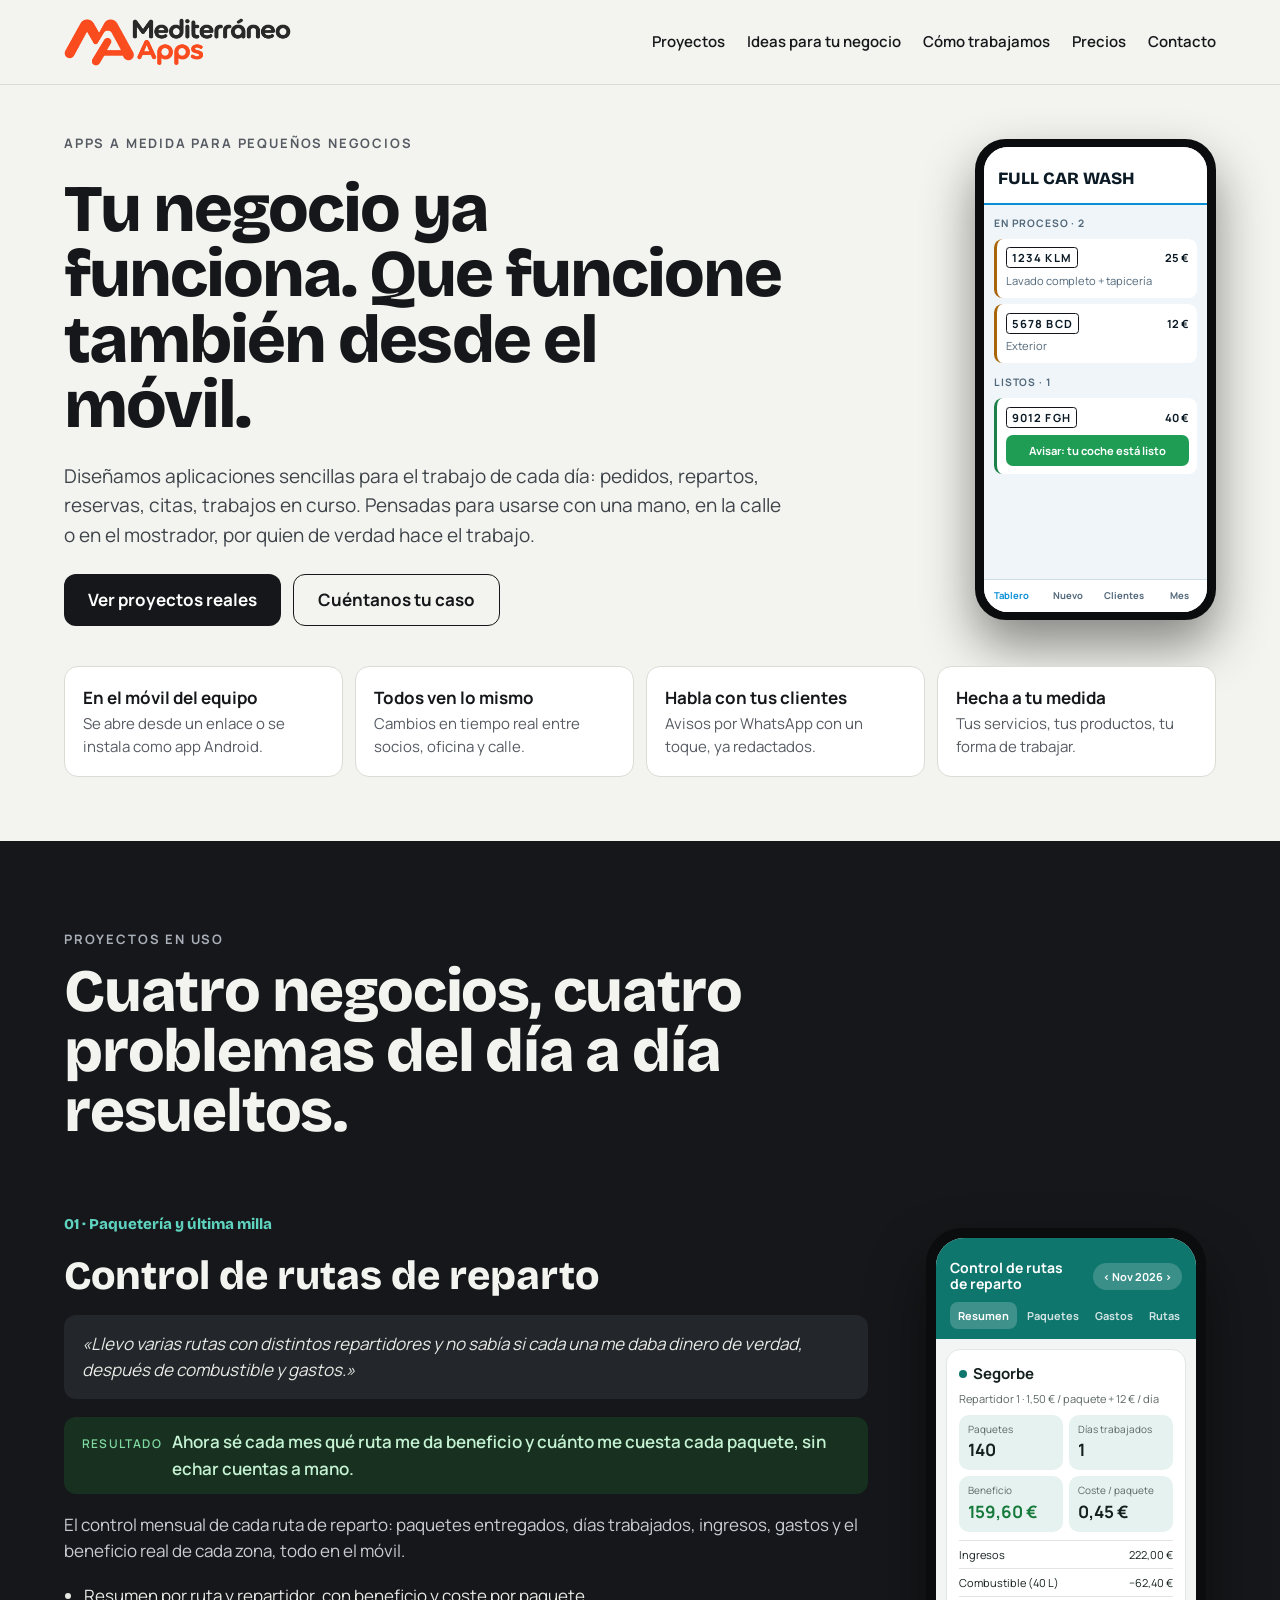
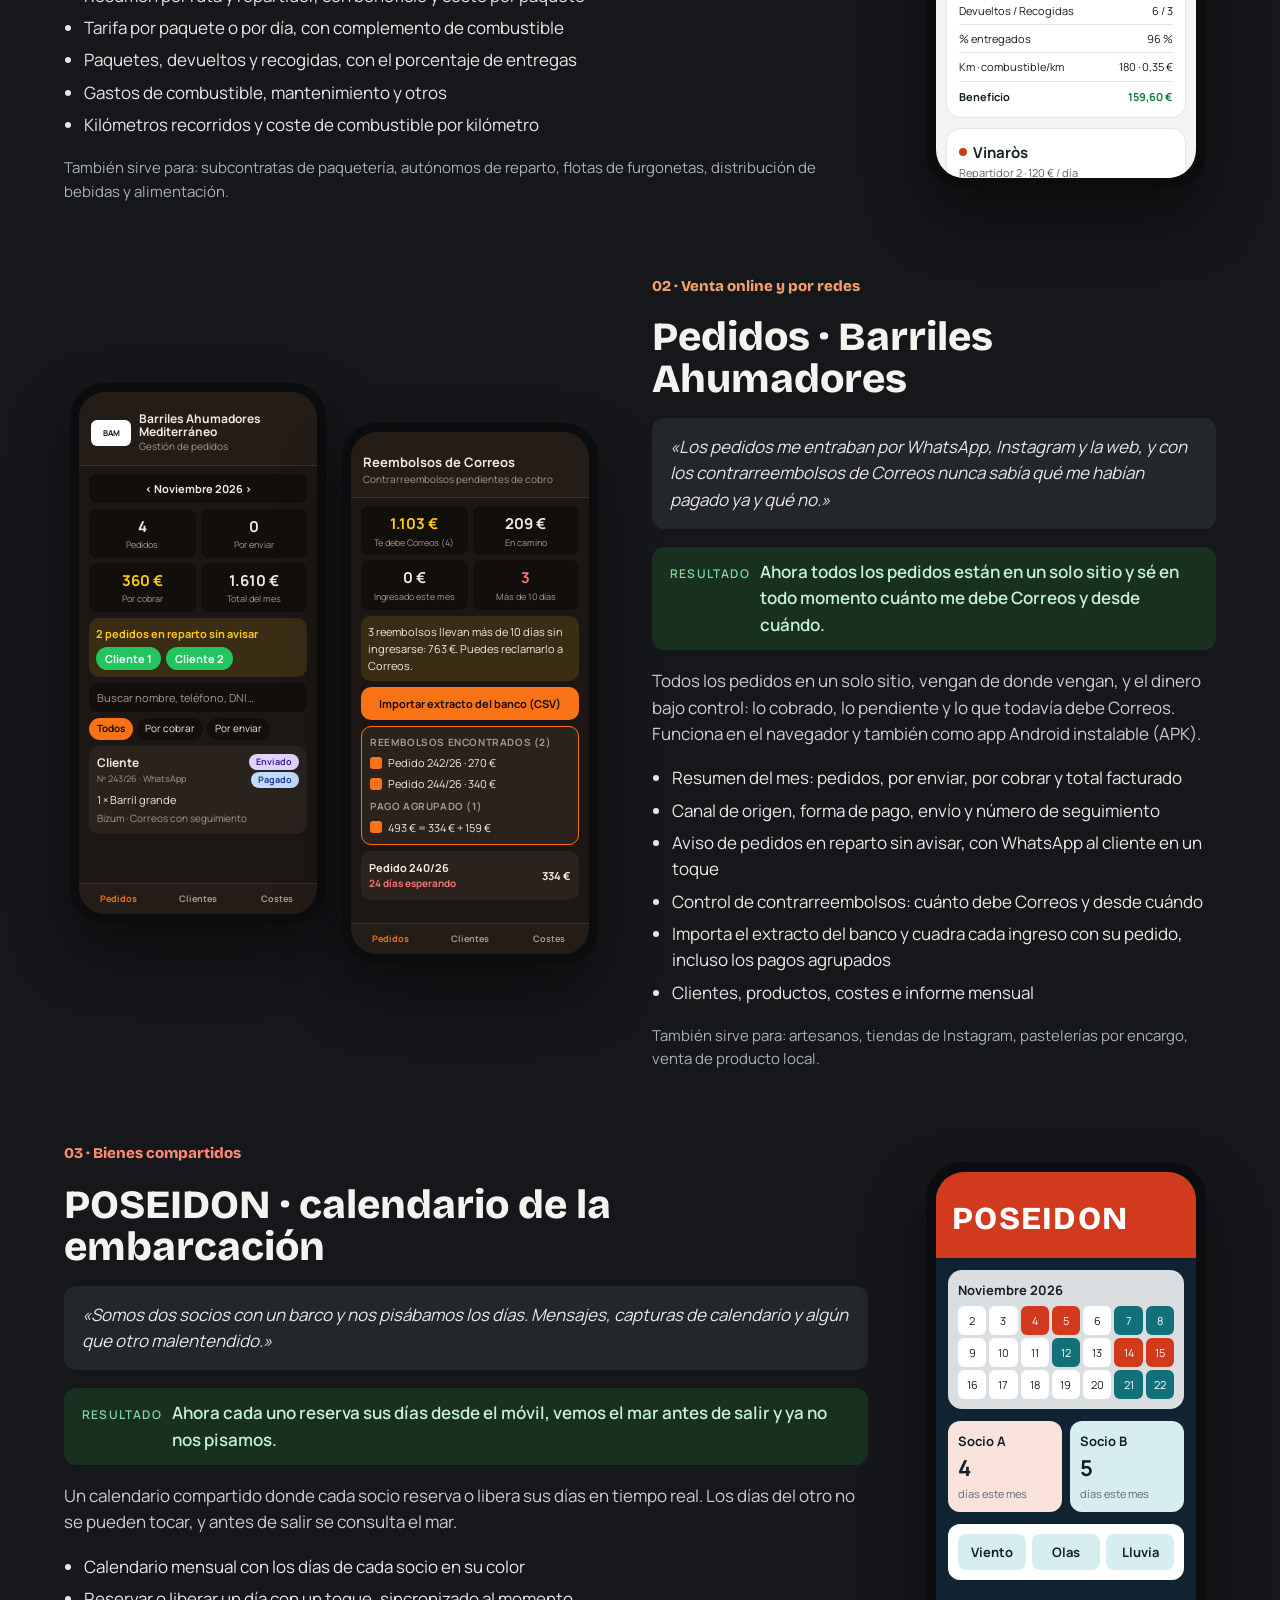
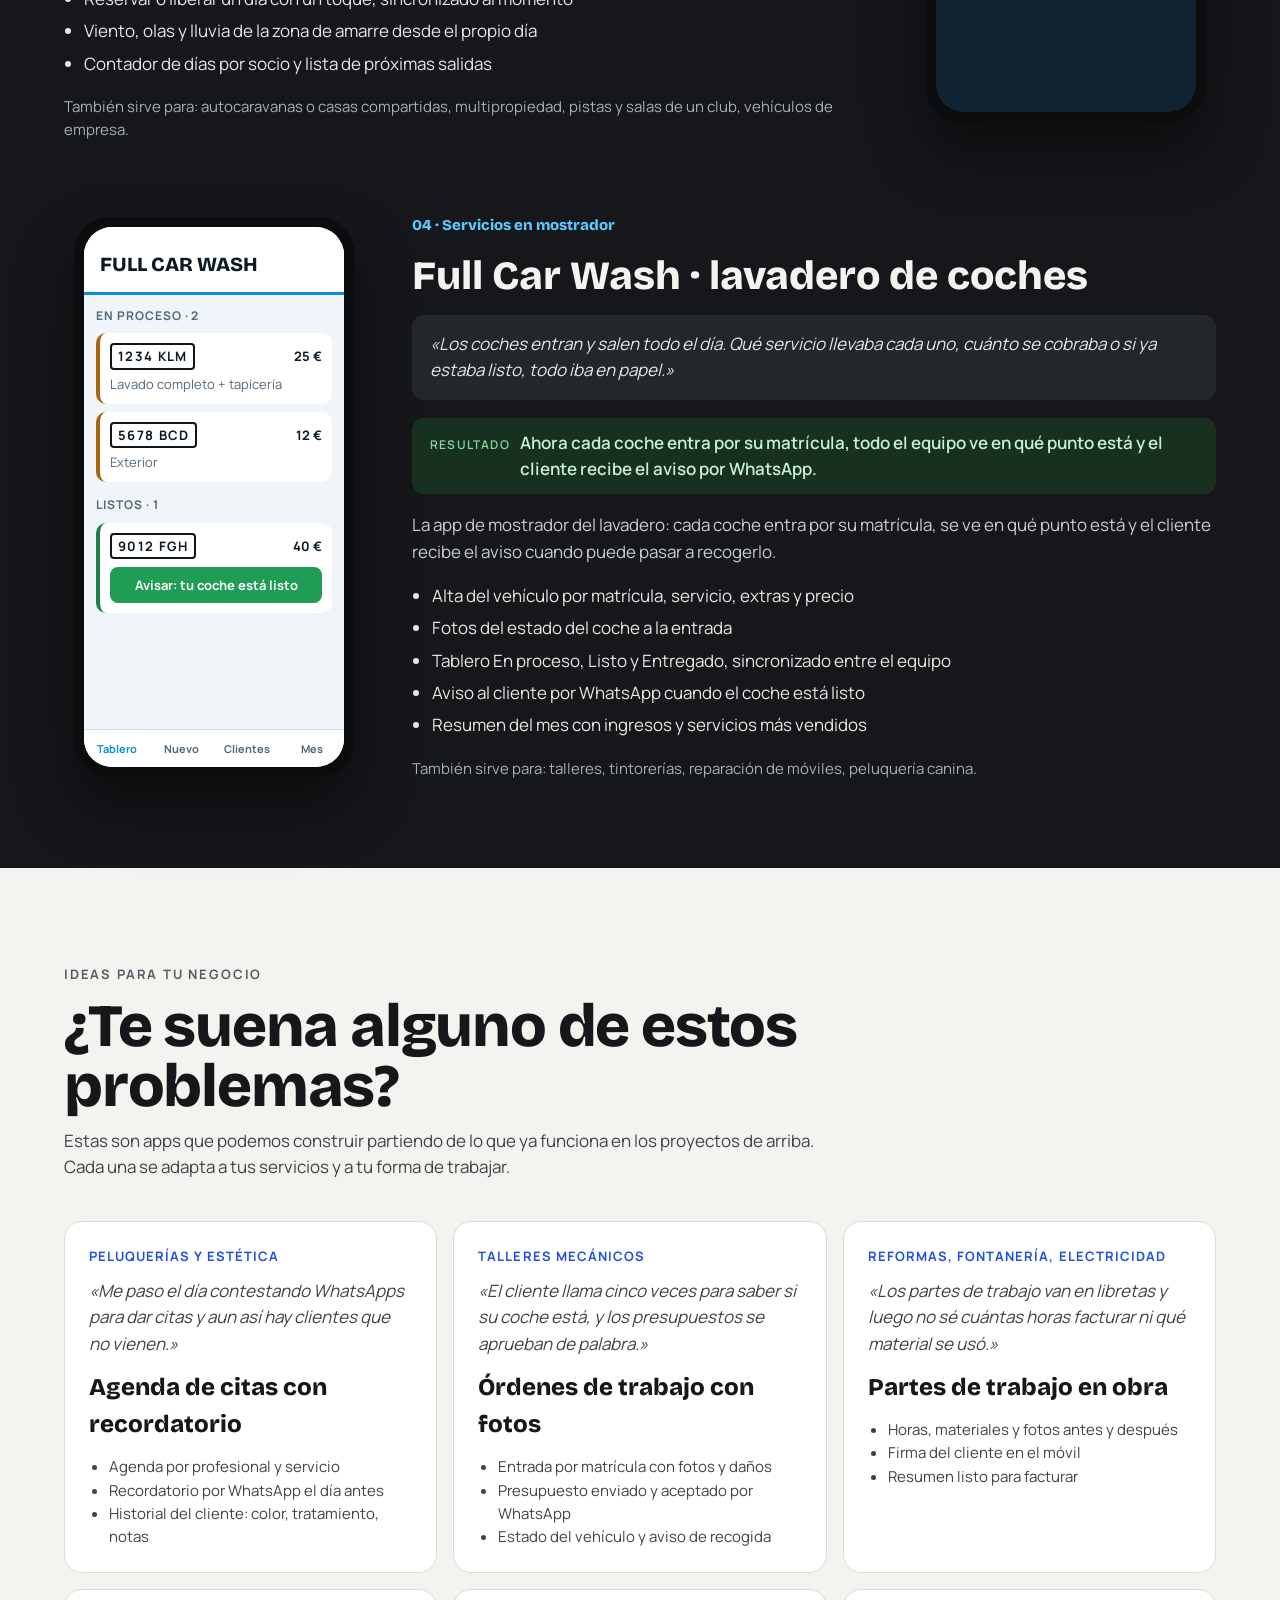
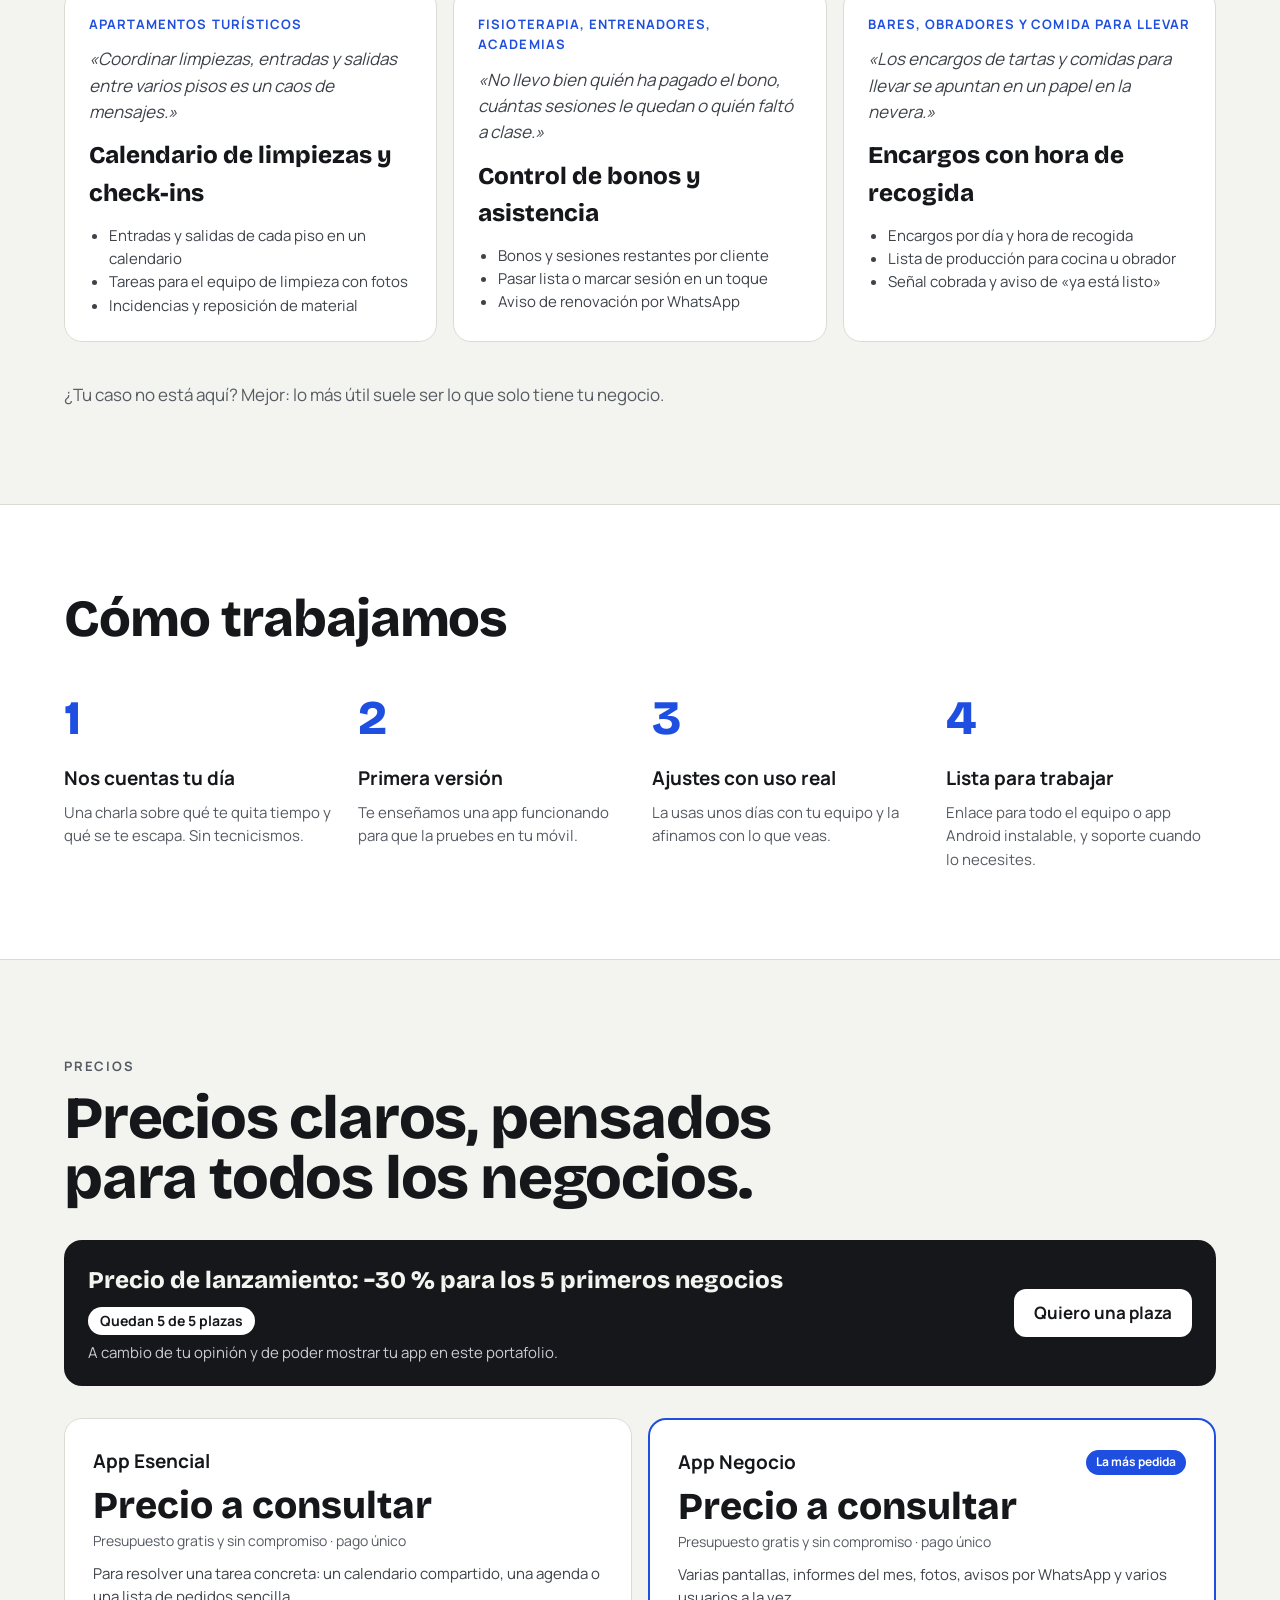
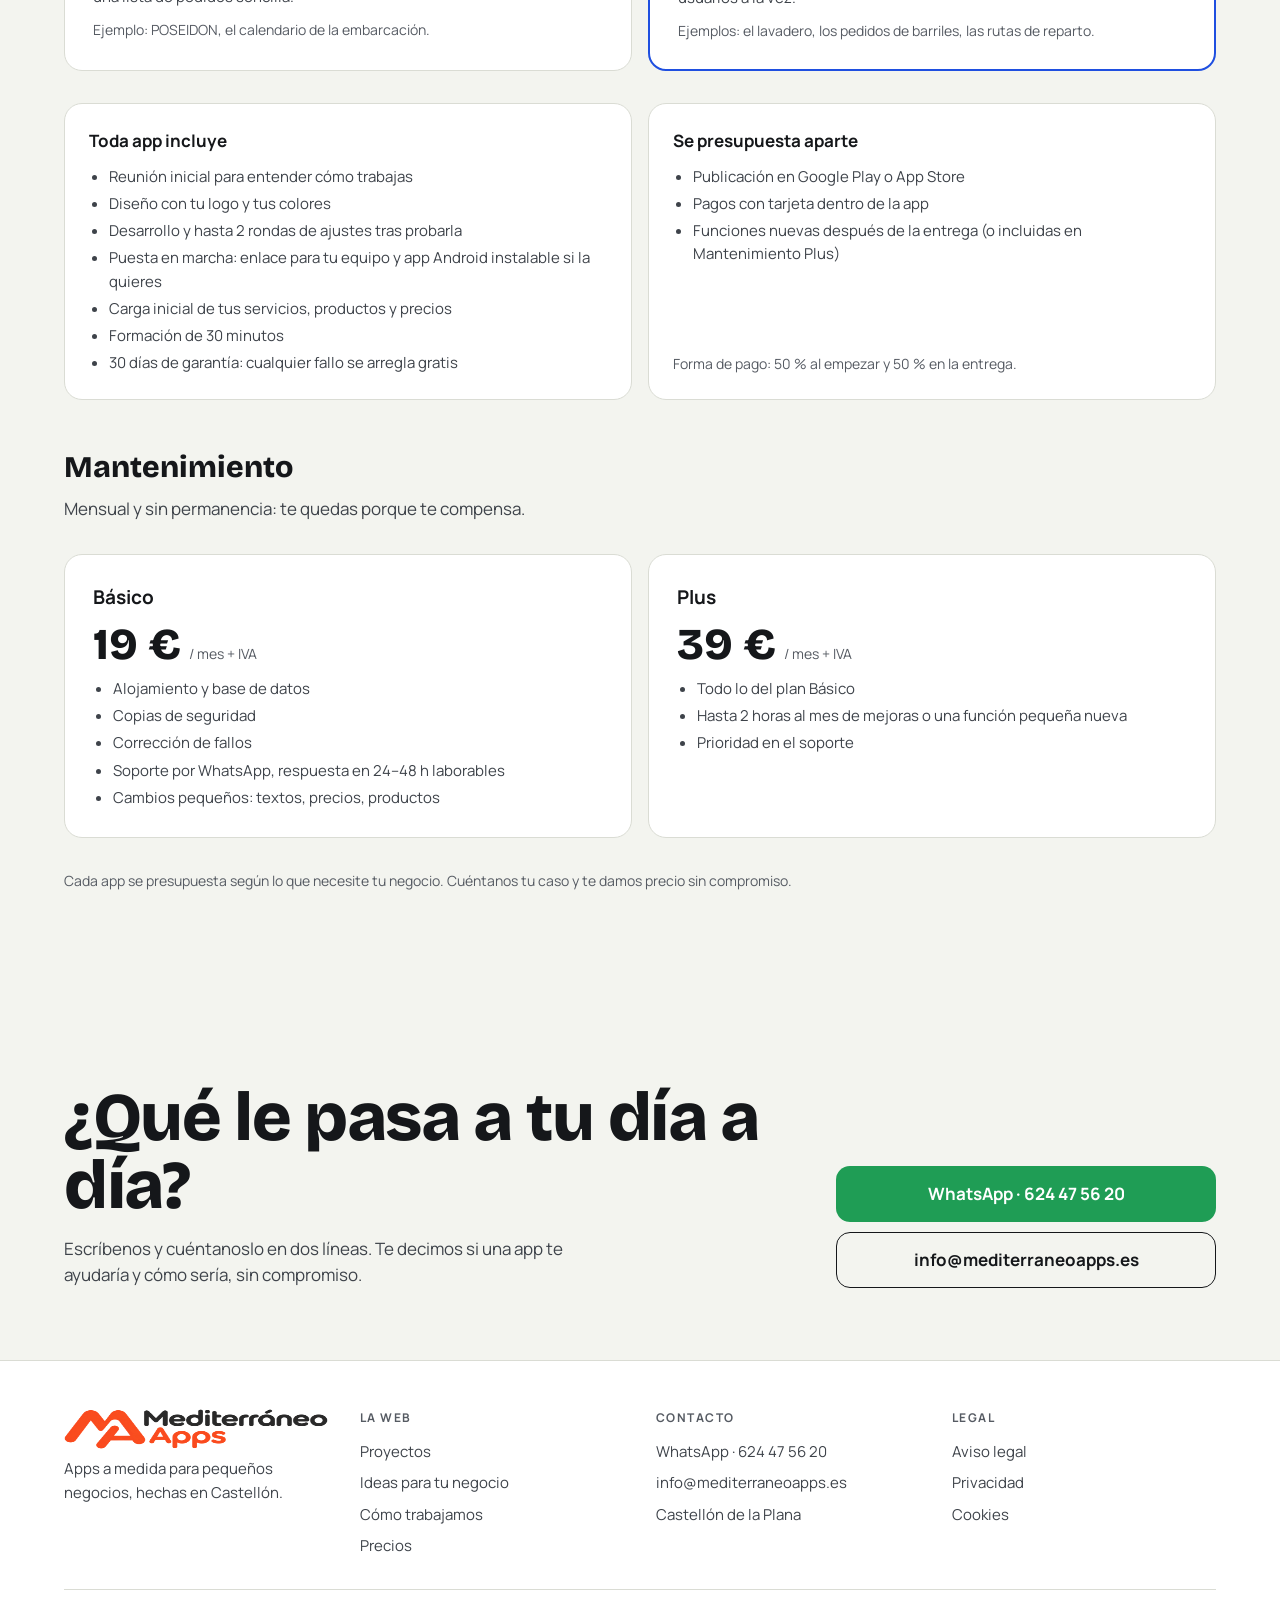
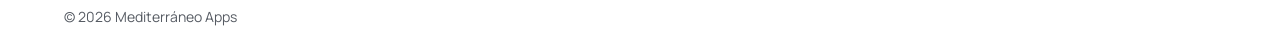
==== commit 1c9a342e: "Add files via upload" ====
--- a/index.html
+++ b/index.html
@@ -4,15 +4,23 @@
 <meta charset="utf-8">
 <meta name="viewport" content="width=device-width, initial-scale=1">
 <title>Mediterráneo Apps · Apps a medida para pequeños negocios</title>
-<meta property="og:image" content="https://mediterraneoapps.es/logo.png">
+<meta property="og:type" content="website">
+<meta property="og:url" content="https://mediterraneoapps.es/">
+<meta property="og:title" content="Mediterráneo Apps · Apps a medida para pequeños negocios">
+<meta property="og:description" content="Apps sencillas para el día a día de tu negocio: pedidos, repartos, reservas, citas y trabajos, desde el móvil.">
+<meta property="og:image" content="https://mediterraneoapps.es/og-portada.jpg">
+<meta property="og:image:width" content="1200">
+<meta property="og:image:height" content="630">
+<meta name="twitter:card" content="summary_large_image">
 <meta name="description" content="Aplicaciones sencillas y a medida para pequeños negocios: pedidos, repartos, reservas, citas y trabajos, desde el móvil.">
-<link rel="icon" href="data:image/svg+xml,%3Csvg xmlns='http://www.w3.org/2000/svg' viewBox='0 0 64 64'%3E%3Crect width='64' height='64' rx='14' fill='%2315171A'/%3E%3Cpath d='M12 40c6-6 12-6 18 0s12 6 22 0' stroke='%231F4FE0' stroke-width='6' fill='none' stroke-linecap='round'/%3E%3C/svg%3E">
+<link rel="icon" type="image/png" href="favicon.png">
+<link rel="apple-touch-icon" href="apple-touch-icon.png">
 <link rel="stylesheet" href="fonts/fonts.css">
 <style>
 body{margin:0;background:#F3F4EF}
 a{color:#1F4FE0}a:hover{color:#163AA8}
 </style>
-<style>html{scroll-behavior:smooth}*{box-sizing:border-box}</style>
+<style>html{scroll-behavior:smooth}*{box-sizing:border-box}@media (max-width: 860px){.hero-phone{display:none!important}}</style>
 </head>
 <body>
 <div style="width: 100%; background: #F3F4EF; color: #15171A; font-family: Manrope, system-ui, sans-serif; font-size: 17px; line-height: 1.55">
@@ -24,7 +32,7 @@
 <nav style="display: flex; gap: 22px; flex-wrap: wrap; font-weight: 600; font-size: 15px">
 <a href="#proyectos" style="color: #15171A; text-decoration: none">Proyectos</a>
 <a href="#ideas" style="color: #15171A; text-decoration: none">Ideas para tu negocio</a>
-<a href="#como" style="color: #15171A; text-decoration: none">Cómo trabajo</a>
+<a href="#como" style="color: #15171A; text-decoration: none">Cómo trabajamos</a>
 <a href="#precios" style="color: #15171A; text-decoration: none">Precios</a>
 <a href="#contacto" style="color: #15171A; text-decoration: none">Contacto</a>
 </nav>
@@ -32,15 +40,34 @@
 </header>
 
 <!-- Hero -->
-<section style="max-width: 1200px; margin: 0 auto; padding: 88px 24px 72px; display: flex; flex-direction: column; gap: 28px">
+<section style="max-width: 1200px; margin: 0 auto; padding: 48px 24px 64px; display: flex; flex-direction: column; gap: 40px">
+<div style="display: flex; flex-wrap: wrap; gap: 32px 48px; align-items: center">
+<div style="flex: 1 1 520px; min-width: 0; display: flex; flex-direction: column; gap: 24px">
 <div style="font-size: 13px; font-weight: 700; letter-spacing: 0.14em; text-transform: uppercase; color: #565B63">Apps a medida para pequeños negocios</div>
-<h1 style="margin: 0; font-family: 'Bricolage Grotesque', sans-serif; font-weight: 800; font-size: clamp(44px, 7vw, 92px); line-height: 0.98; letter-spacing: -0.03em; max-width: 15ch">Tu negocio ya funciona. Que funcione también desde el móvil.</h1>
-<p style="margin: 0; font-size: 20px; color: #3E434A; max-width: 60ch">Diseño aplicaciones sencillas para el trabajo de cada día: pedidos, repartos, reservas, citas, trabajos en curso. Pensadas para usarse con una mano, en la calle o en el mostrador, por quien de verdad hace el trabajo.</p>
+<h1 style="margin: 0; font-family: 'Bricolage Grotesque', sans-serif; font-weight: 800; font-size: clamp(40px, 5.2vw, 70px); line-height: 0.98; letter-spacing: -0.03em; max-width: 16ch">Tu negocio ya funciona. Que funcione también desde el móvil.</h1>
+<p style="margin: 0; font-size: 19px; color: #3E434A; max-width: 60ch">Diseñamos aplicaciones sencillas para el trabajo de cada día: pedidos, repartos, reservas, citas, trabajos en curso. Pensadas para usarse con una mano, en la calle o en el mostrador, por quien de verdad hace el trabajo.</p>
 <div style="display: flex; gap: 12px; flex-wrap: wrap">
 <a href="#proyectos" style="display: inline-flex; align-items: center; min-height: 52px; padding: 0 24px; border-radius: 12px; background: #15171A; color: #FFFFFF; font-weight: 700; text-decoration: none">Ver proyectos reales</a>
-<a href="#contacto" style="display: inline-flex; align-items: center; min-height: 52px; padding: 0 24px; border-radius: 12px; border: 1.5px solid #15171A; color: #15171A; font-weight: 700; text-decoration: none">Cuéntame tu caso</a>
-</div>
-<div style="display: grid; grid-template-columns: repeat(auto-fit, minmax(220px, 1fr)); gap: 12px; margin-top: 24px">
+<a href="#contacto" style="display: inline-flex; align-items: center; min-height: 52px; padding: 0 24px; border-radius: 12px; border: 1.5px solid #15171A; color: #15171A; font-weight: 700; text-decoration: none">Cuéntanos tu caso</a>
+</div>
+</div>
+<div class="hero-phone" style="flex: 0 1 280px; display: flex; justify-content: center; zoom: 0.86">
+<div style="width: 280px; height: 560px; border-radius: 36px; background: #0B0C0E; padding: 10px; box-sizing: border-box; box-shadow: 0 30px 60px rgba(0,0,0,0.45)">
+<div style="width: 100%; height: 100%; border-radius: 28px; background: #EFF5F9; overflow: hidden; display: flex; flex-direction: column; color: #0B1A24; font-size: 13px">
+<div style="background: #FFFFFF; border-bottom: 3px solid #0B8FD6; padding: 22px 16px 12px; font-family: 'Bricolage Grotesque', sans-serif; font-weight: 800; font-size: 20px; text-transform: uppercase">Full Car Wash</div>
+<div style="padding: 12px; display: flex; flex-direction: column; gap: 8px">
+<div style="font-weight: 800; text-transform: uppercase; font-size: 12px; color: #52687A; letter-spacing: 0.08em">En proceso · 2</div>
+<div style="background: #FFFFFF; border-radius: 10px; padding: 10px; border-left: 4px solid #A8650A"><div style="display: flex; justify-content: space-between; align-items: center"><span style="border: 2px solid #111418; border-radius: 4px; padding: 1px 6px; font-weight: 800; letter-spacing: 0.1em">1234 KLM</span><b>25 €</b></div><div style="color: #52687A; margin-top: 4px">Lavado completo + tapicería</div></div>
+<div style="background: #FFFFFF; border-radius: 10px; padding: 10px; border-left: 4px solid #A8650A"><div style="display: flex; justify-content: space-between; align-items: center"><span style="border: 2px solid #111418; border-radius: 4px; padding: 1px 6px; font-weight: 800; letter-spacing: 0.1em">5678 BCD</span><b>12 €</b></div><div style="color: #52687A; margin-top: 4px">Exterior</div></div>
+<div style="font-weight: 800; text-transform: uppercase; font-size: 12px; color: #52687A; letter-spacing: 0.08em; margin-top: 6px">Listos · 1</div>
+<div style="background: #FFFFFF; border-radius: 10px; padding: 10px; border-left: 4px solid #1D8048"><div style="display: flex; justify-content: space-between; align-items: center"><span style="border: 2px solid #111418; border-radius: 4px; padding: 1px 6px; font-weight: 800; letter-spacing: 0.1em">9012 FGH</span><b>40 €</b></div><div style="margin-top: 8px; background: #1F9D55; color: #FFFFFF; border-radius: 8px; padding: 8px; text-align: center; font-weight: 700">Avisar: tu coche está listo</div></div>
+</div>
+<div style="margin-top: auto; background: #FFFFFF; border-top: 1px solid #CFDDE7; display: grid; grid-template-columns: repeat(4, minmax(0, 1fr)); text-align: center; padding: 10px 0; font-size: 11px; font-weight: 700; color: #52687A"><span style="color: #0B8FD6">Tablero</span><span>Nuevo</span><span>Clientes</span><span>Mes</span></div>
+</div>
+</div>
+</div>
+</div>
+<div style="display: grid; grid-template-columns: repeat(auto-fit, minmax(220px, 1fr)); gap: 12px; margin-top: 0">
 <div style="background: #FFFFFF; border: 1px solid #DADCD4; border-radius: 14px; padding: 18px"><div style="font-weight: 700">En el móvil del equipo</div><div style="font-size: 15px; color: #565B63">Se abre desde un enlace o se instala como app Android.</div></div>
 <div style="background: #FFFFFF; border: 1px solid #DADCD4; border-radius: 14px; padding: 18px"><div style="font-weight: 700">Todos ven lo mismo</div><div style="font-size: 15px; color: #565B63">Cambios en tiempo real entre socios, oficina y calle.</div></div>
 <div style="background: #FFFFFF; border: 1px solid #DADCD4; border-radius: 14px; padding: 18px"><div style="font-weight: 700">Habla con tus clientes</div><div style="font-size: 15px; color: #565B63">Avisos por WhatsApp con un toque, ya redactados.</div></div>
@@ -62,6 +89,7 @@
 <div style="font-family: 'Bricolage Grotesque', sans-serif; font-weight: 800; font-size: 15px; color: #5FD3BF">01 · Paquetería y última milla</div>
 <h3 style="margin: 0; font-family: 'Bricolage Grotesque', sans-serif; font-weight: 800; font-size: 40px; line-height: 1.05">Control de rutas de reparto</h3>
 <p style="margin: 0; padding: 16px 18px; border-radius: 12px; background: #23262B; color: #E6E8E3; font-style: italic">«Llevo varias rutas con distintos repartidores y no sabía si cada una me daba dinero de verdad, después de combustible y gastos.»</p>
+<p style="margin: 0; padding: 12px 18px; border-radius: 12px; background: #17301F; color: #C4F2D3; font-weight: 600; display: flex; gap: 10px; align-items: baseline"><span style="font-size: 12px; letter-spacing: 0.1em; text-transform: uppercase; color: #7FD9A0; flex: none">Resultado</span><span>Ahora sé cada mes qué ruta me da beneficio y cuánto me cuesta cada paquete, sin echar cuentas a mano.</span></p>
 <p style="margin: 0; color: #C9CDD3">El control mensual de cada ruta de reparto: paquetes entregados, días trabajados, ingresos, gastos y el beneficio real de cada zona, todo en el móvil.</p>
 <ul style="margin: 0; padding-left: 20px; color: #E6E8E3; display: flex; flex-direction: column; gap: 6px">
 <li>Resumen por ruta y repartidor, con beneficio y coste por paquete</li>
@@ -148,6 +176,7 @@
 <div style="font-family: 'Bricolage Grotesque', sans-serif; font-weight: 800; font-size: 15px; color: #F5A06A">02 · Venta online y por redes</div>
 <h3 style="margin: 0; font-family: 'Bricolage Grotesque', sans-serif; font-weight: 800; font-size: 40px; line-height: 1.05">Pedidos · Barriles Ahumadores</h3>
 <p style="margin: 0; padding: 16px 18px; border-radius: 12px; background: #23262B; color: #E6E8E3; font-style: italic">«Los pedidos me entraban por WhatsApp, Instagram y la web, y con los contrarreembolsos de Correos nunca sabía qué me habían pagado ya y qué no.»</p>
+<p style="margin: 0; padding: 12px 18px; border-radius: 12px; background: #17301F; color: #C4F2D3; font-weight: 600; display: flex; gap: 10px; align-items: baseline"><span style="font-size: 12px; letter-spacing: 0.1em; text-transform: uppercase; color: #7FD9A0; flex: none">Resultado</span><span>Ahora todos los pedidos están en un solo sitio y sé en todo momento cuánto me debe Correos y desde cuándo.</span></p>
 <p style="margin: 0; color: #C9CDD3">Todos los pedidos en un solo sitio, vengan de donde vengan, y el dinero bajo control: lo cobrado, lo pendiente y lo que todavía debe Correos. Funciona en el navegador y también como app Android instalable (APK).</p>
 <ul style="margin: 0; padding-left: 20px; color: #E6E8E3; display: flex; flex-direction: column; gap: 6px">
 <li>Resumen del mes: pedidos, por enviar, por cobrar y total facturado</li>
@@ -167,6 +196,7 @@
 <div style="font-family: 'Bricolage Grotesque', sans-serif; font-weight: 800; font-size: 15px; color: #FF8A73">03 · Bienes compartidos</div>
 <h3 style="margin: 0; font-family: 'Bricolage Grotesque', sans-serif; font-weight: 800; font-size: 40px; line-height: 1.05">POSEIDON · calendario de la embarcación</h3>
 <p style="margin: 0; padding: 16px 18px; border-radius: 12px; background: #23262B; color: #E6E8E3; font-style: italic">«Somos dos socios con un barco y nos pisábamos los días. Mensajes, capturas de calendario y algún que otro malentendido.»</p>
+<p style="margin: 0; padding: 12px 18px; border-radius: 12px; background: #17301F; color: #C4F2D3; font-weight: 600; display: flex; gap: 10px; align-items: baseline"><span style="font-size: 12px; letter-spacing: 0.1em; text-transform: uppercase; color: #7FD9A0; flex: none">Resultado</span><span>Ahora cada uno reserva sus días desde el móvil, vemos el mar antes de salir y ya no nos pisamos.</span></p>
 <p style="margin: 0; color: #C9CDD3">Un calendario compartido donde cada socio reserva o libera sus días en tiempo real. Los días del otro no se pueden tocar, y antes de salir se consulta el mar.</p>
 <ul style="margin: 0; padding-left: 20px; color: #E6E8E3; display: flex; flex-direction: column; gap: 6px">
 <li>Calendario mensual con los días de cada socio en su color</li>
@@ -219,6 +249,7 @@
 <div style="font-family: 'Bricolage Grotesque', sans-serif; font-weight: 800; font-size: 15px; color: #5CC8FF">04 · Servicios en mostrador</div>
 <h3 style="margin: 0; font-family: 'Bricolage Grotesque', sans-serif; font-weight: 800; font-size: 40px; line-height: 1.05">Full Car Wash · lavadero de coches</h3>
 <p style="margin: 0; padding: 16px 18px; border-radius: 12px; background: #23262B; color: #E6E8E3; font-style: italic">«Los coches entran y salen todo el día. Qué servicio llevaba cada uno, cuánto se cobraba o si ya estaba listo, todo iba en papel.»</p>
+<p style="margin: 0; padding: 12px 18px; border-radius: 12px; background: #17301F; color: #C4F2D3; font-weight: 600; display: flex; gap: 10px; align-items: baseline"><span style="font-size: 12px; letter-spacing: 0.1em; text-transform: uppercase; color: #7FD9A0; flex: none">Resultado</span><span>Ahora cada coche entra por su matrícula, todo el equipo ve en qué punto está y el cliente recibe el aviso por WhatsApp.</span></p>
 <p style="margin: 0; color: #C9CDD3">La app de mostrador del lavadero: cada coche entra por su matrícula, se ve en qué punto está y el cliente recibe el aviso cuando puede pasar a recogerlo.</p>
 <ul style="margin: 0; padding-left: 20px; color: #E6E8E3; display: flex; flex-direction: column; gap: 6px">
 <li>Alta del vehículo por matrícula, servicio, extras y precio</li>
@@ -238,7 +269,7 @@
 <div style="display: flex; flex-direction: column; gap: 12px; max-width: 760px">
 <div style="font-size: 13px; font-weight: 700; letter-spacing: 0.14em; text-transform: uppercase; color: #565B63">Ideas para tu negocio</div>
 <h2 style="margin: 0; font-family: 'Bricolage Grotesque', sans-serif; font-weight: 800; font-size: clamp(34px, 5vw, 60px); line-height: 1; letter-spacing: -0.02em">¿Te suena alguno de estos problemas?</h2>
-<p style="margin: 0; color: #3E434A">Estas son apps que puedo construir partiendo de lo que ya funciona en los proyectos de arriba. Cada una se adapta a tus servicios y a tu forma de trabajar.</p>
+<p style="margin: 0; color: #3E434A">Estas son apps que podemos construir partiendo de lo que ya funciona en los proyectos de arriba. Cada una se adapta a tus servicios y a tu forma de trabajar.</p>
 </div>
 <div style="display: grid; grid-template-columns: repeat(auto-fit, minmax(320px, 1fr)); gap: 16px">
 
@@ -288,13 +319,13 @@
 <p style="margin: 0; color: #565B63">¿Tu caso no está aquí? Mejor: lo más útil suele ser lo que solo tiene tu negocio.</p>
 </section>
 
-<!-- Cómo trabajo -->
+<!-- Cómo trabajamos -->
 <section id="como" style="background: #FFFFFF; border-top: 1px solid #DADCD4; border-bottom: 1px solid #DADCD4">
 <div style="max-width: 1200px; margin: 0 auto; padding: 88px 24px; display: flex; flex-direction: column; gap: 36px">
 <h2 style="margin: 0; font-family: 'Bricolage Grotesque', sans-serif; font-weight: 800; font-size: clamp(32px, 4.5vw, 52px); line-height: 1; letter-spacing: -0.02em">Cómo trabajamos</h2>
 <div style="display: grid; grid-template-columns: repeat(auto-fit, minmax(230px, 1fr)); gap: 24px">
-<div style="display: flex; flex-direction: column; gap: 8px"><div style="font-family: 'Bricolage Grotesque', sans-serif; font-weight: 800; font-size: 48px; color: #1F4FE0">1</div><div style="font-weight: 700; font-size: 19px">Me cuentas tu día</div><div style="color: #565B63; font-size: 15px">Una charla sobre qué te quita tiempo y qué se te escapa. Sin tecnicismos.</div></div>
-<div style="display: flex; flex-direction: column; gap: 8px"><div style="font-family: 'Bricolage Grotesque', sans-serif; font-weight: 800; font-size: 48px; color: #1F4FE0">2</div><div style="font-weight: 700; font-size: 19px">Primera versión</div><div style="color: #565B63; font-size: 15px">Te enseño una app funcionando para que la pruebes en tu móvil.</div></div>
+<div style="display: flex; flex-direction: column; gap: 8px"><div style="font-family: 'Bricolage Grotesque', sans-serif; font-weight: 800; font-size: 48px; color: #1F4FE0">1</div><div style="font-weight: 700; font-size: 19px">Nos cuentas tu día</div><div style="color: #565B63; font-size: 15px">Una charla sobre qué te quita tiempo y qué se te escapa. Sin tecnicismos.</div></div>
+<div style="display: flex; flex-direction: column; gap: 8px"><div style="font-family: 'Bricolage Grotesque', sans-serif; font-weight: 800; font-size: 48px; color: #1F4FE0">2</div><div style="font-weight: 700; font-size: 19px">Primera versión</div><div style="color: #565B63; font-size: 15px">Te enseñamos una app funcionando para que la pruebes en tu móvil.</div></div>
 <div style="display: flex; flex-direction: column; gap: 8px"><div style="font-family: 'Bricolage Grotesque', sans-serif; font-weight: 800; font-size: 48px; color: #1F4FE0">3</div><div style="font-weight: 700; font-size: 19px">Ajustes con uso real</div><div style="color: #565B63; font-size: 15px">La usas unos días con tu equipo y la afinamos con lo que veas.</div></div>
 <div style="display: flex; flex-direction: column; gap: 8px"><div style="font-family: 'Bricolage Grotesque', sans-serif; font-weight: 800; font-size: 48px; color: #1F4FE0">4</div><div style="font-weight: 700; font-size: 19px">Lista para trabajar</div><div style="color: #565B63; font-size: 15px">Enlace para todo el equipo o app Android instalable, y soporte cuando lo necesites.</div></div>
 </div>
@@ -309,7 +340,7 @@
 </div>
 
 <div style="background: #15171A; color: #F3F4EF; border-radius: 18px; padding: 22px 24px; display: flex; flex-wrap: wrap; gap: 12px 24px; align-items: center; justify-content: space-between">
-<div style="display: flex; flex-direction: column; gap: 4px; flex: 1 1 420px; min-width: 0"><div style="font-family: 'Bricolage Grotesque', sans-serif; font-weight: 800; font-size: 24px">Precio de lanzamiento: −30 % para los 5 primeros negocios</div><div style="color: #C9CDD3; font-size: 15px">A cambio de tu opinión y de poder mostrar tu app en este portafolio.</div></div>
+<div style="display: flex; flex-direction: column; gap: 4px; flex: 1 1 420px; min-width: 0"><div style="font-family: 'Bricolage Grotesque', sans-serif; font-weight: 800; font-size: 24px">Precio de lanzamiento: −30 % para los 5 primeros negocios</div><div style="align-self: flex-start; margin: 4px 0 2px; background: #FFFFFF; color: #15171A; border-radius: 99px; padding: 3px 12px; font-size: 14px; font-weight: 700">Quedan 5 de 5 plazas</div><div style="color: #C9CDD3; font-size: 15px">A cambio de tu opinión y de poder mostrar tu app en este portafolio.</div></div>
 <a href="#contacto" style="display: inline-flex; align-items: center; min-height: 48px; padding: 0 20px; border-radius: 12px; background: #FFFFFF; color: #15171A; font-weight: 700; text-decoration: none">Quiero una plaza</a>
 </div>
 
@@ -385,15 +416,23 @@
 <section id="contacto" style="max-width: 1200px; margin: 0 auto; padding: 96px 24px 72px; display: flex; flex-wrap: wrap; gap: 40px; align-items: end; justify-content: space-between">
 <div style="flex: 1 1 520px; min-width: 0; display: flex; flex-direction: column; gap: 16px">
 <h2 style="margin: 0; font-family: 'Bricolage Grotesque', sans-serif; font-weight: 800; font-size: clamp(36px, 5.5vw, 68px); line-height: 1; letter-spacing: -0.02em">¿Qué le pasa a tu día a día?</h2>
-<p style="margin: 0; color: #3E434A; max-width: 52ch">Escríbeme y cuéntamelo en dos líneas. Te digo si una app te ayudaría y cómo sería, sin compromiso.</p>
+<p style="margin: 0; color: #3E434A; max-width: 52ch">Escríbenos y cuéntanoslo en dos líneas. Te decimos si una app te ayudaría y cómo sería, sin compromiso.</p>
 </div>
 <div style="flex: 0 1 380px; display: flex; flex-direction: column; gap: 10px">
 <a href="https://wa.me/34624475620" style="display: flex; align-items: center; justify-content: center; min-height: 56px; border-radius: 14px; background: #1F9D55; color: #FFFFFF; font-weight: 700; text-decoration: none">WhatsApp · 624 47 56 20</a>
 <a href="mailto:info@mediterraneoapps.es" style="display: flex; align-items: center; justify-content: center; min-height: 56px; border-radius: 14px; border: 1.5px solid #15171A; color: #15171A; font-weight: 700; text-decoration: none">info@mediterraneoapps.es</a>
 </div>
 </section>
-<footer style="max-width: 1200px; margin: 0 auto; padding: 24px; border-top: 1px solid #DADCD4; font-size: 14px; color: #565B63; display: flex; justify-content: space-between; flex-wrap: wrap; gap: 8px">
-<span>Mediterráneo Apps · Apps a medida para negocios</span><span>info@mediterraneoapps.es · 624 47 56 20</span><span style="width: 100%; display: flex; flex-wrap: wrap; gap: 16px"><a href="aviso-legal.html" style="color: #565B63">Aviso legal</a><a href="privacidad.html" style="color: #565B63">Privacidad</a><a href="cookies.html" style="color: #565B63">Cookies</a></span>
+<footer style="border-top: 1px solid #DADCD4; background: #FFFFFF">
+<div style="max-width: 1200px; margin: 0 auto; padding: 48px 24px 24px; display: flex; flex-direction: column; gap: 32px; font-size: 15px">
+<div style="display: grid; grid-template-columns: repeat(auto-fit, minmax(200px, 1fr)); gap: 32px">
+<div style="display: flex; flex-direction: column; gap: 8px"><img src="logo.png" alt="Mediterráneo Apps" width="190" height="40" style="height: 40px; width: auto; max-width: 100%; display: block"><span style="color: #3E434A; max-width: 30ch">Apps a medida para pequeños negocios, hechas en Castellón.</span></div>
+<nav style="display: flex; flex-direction: column; gap: 8px" aria-label="Secciones"><div style="font-size: 12px; font-weight: 700; letter-spacing: 0.12em; text-transform: uppercase; color: #565B63; margin-bottom: 4px">La web</div><a href="#proyectos" style="color: #3E434A; text-decoration: none">Proyectos</a><a href="#ideas" style="color: #3E434A; text-decoration: none">Ideas para tu negocio</a><a href="#como" style="color: #3E434A; text-decoration: none">Cómo trabajamos</a><a href="#precios" style="color: #3E434A; text-decoration: none">Precios</a></nav>
+<div style="display: flex; flex-direction: column; gap: 8px"><div style="font-size: 12px; font-weight: 700; letter-spacing: 0.12em; text-transform: uppercase; color: #565B63; margin-bottom: 4px">Contacto</div><a href="https://wa.me/34624475620" style="color: #3E434A; text-decoration: none">WhatsApp · 624 47 56 20</a><a href="mailto:info@mediterraneoapps.es" style="color: #3E434A; text-decoration: none">info@mediterraneoapps.es</a><span style="color: #3E434A">Castellón de la Plana</span></div>
+<nav style="display: flex; flex-direction: column; gap: 8px" aria-label="Legal"><div style="font-size: 12px; font-weight: 700; letter-spacing: 0.12em; text-transform: uppercase; color: #565B63; margin-bottom: 4px">Legal</div><a href="aviso-legal.html" style="color: #3E434A; text-decoration: none">Aviso legal</a><a href="privacidad.html" style="color: #3E434A; text-decoration: none">Privacidad</a><a href="cookies.html" style="color: #3E434A; text-decoration: none">Cookies</a></nav>
+</div>
+<div style="border-top: 1px solid #DADCD4; padding-top: 16px; font-size: 14px; color: #565B63">© 2026 Mediterráneo Apps</div>
+</div>
 </footer>
 </div>
 </body>
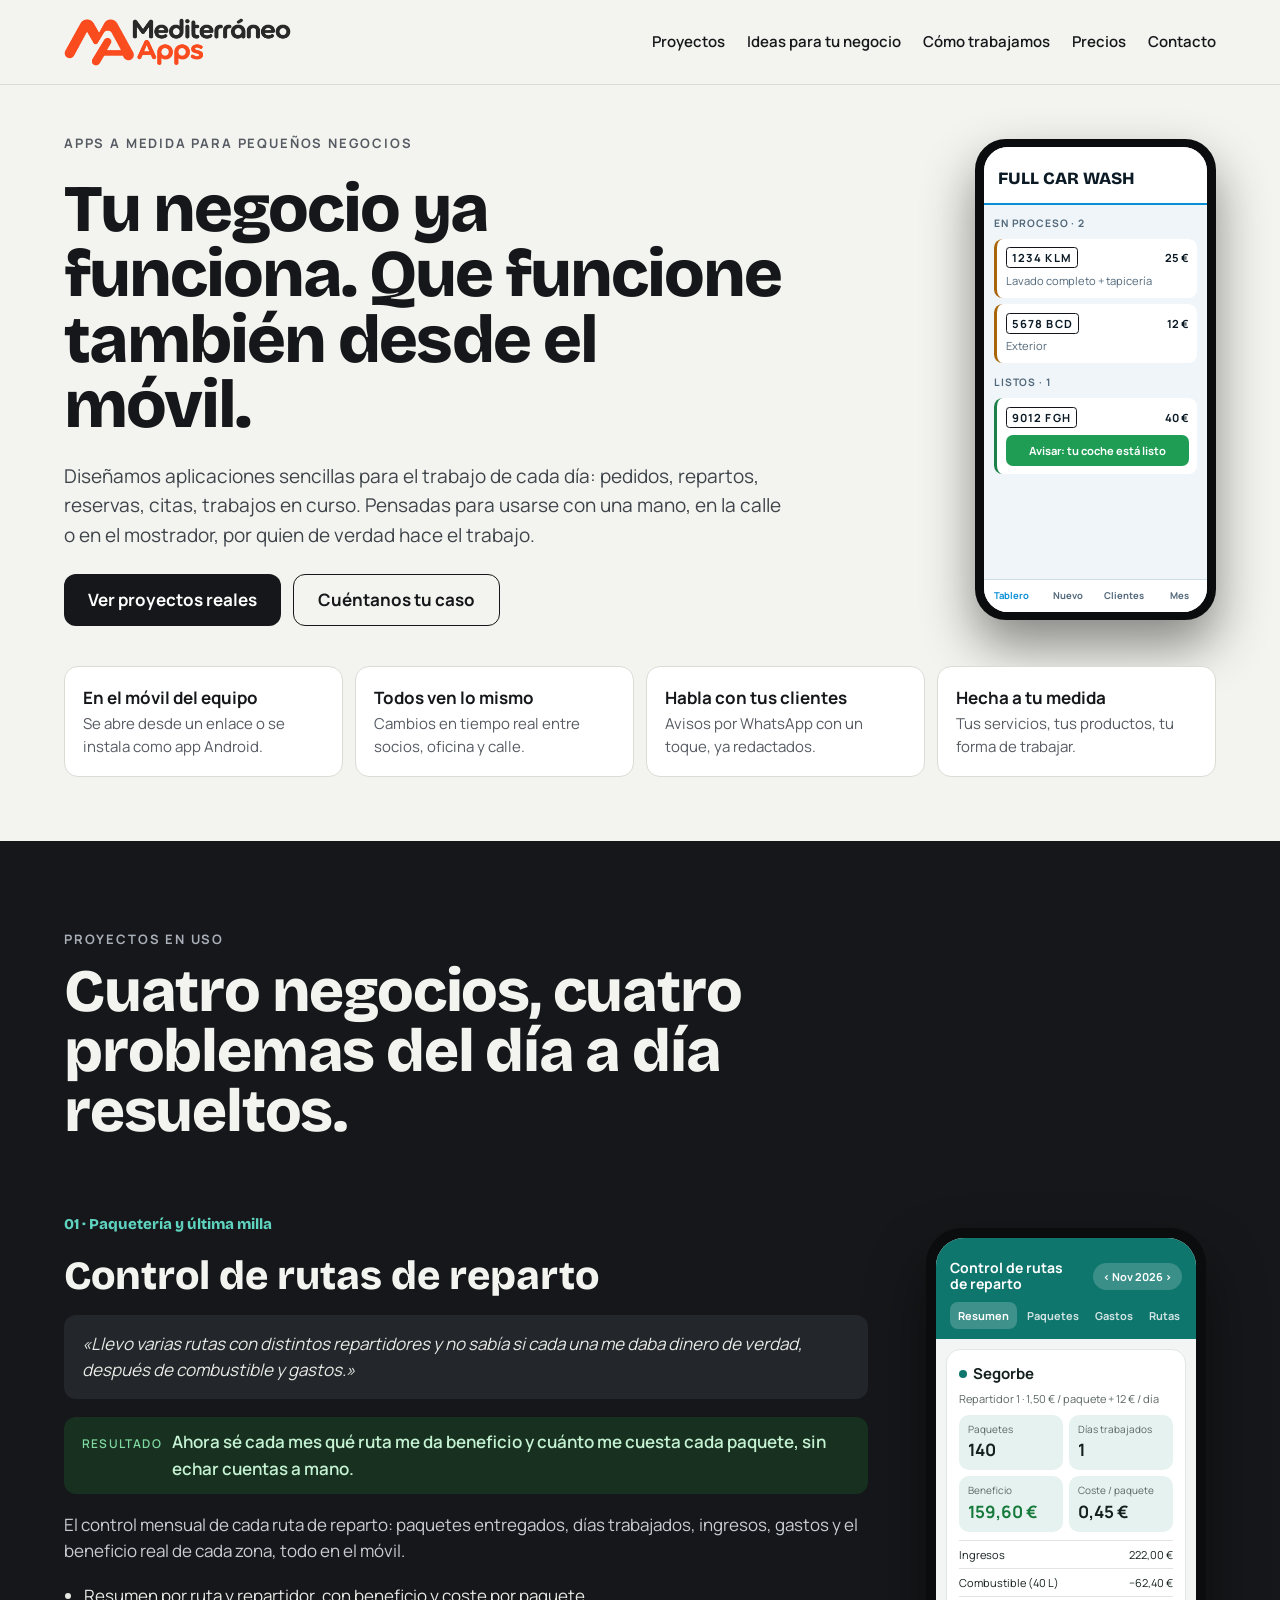
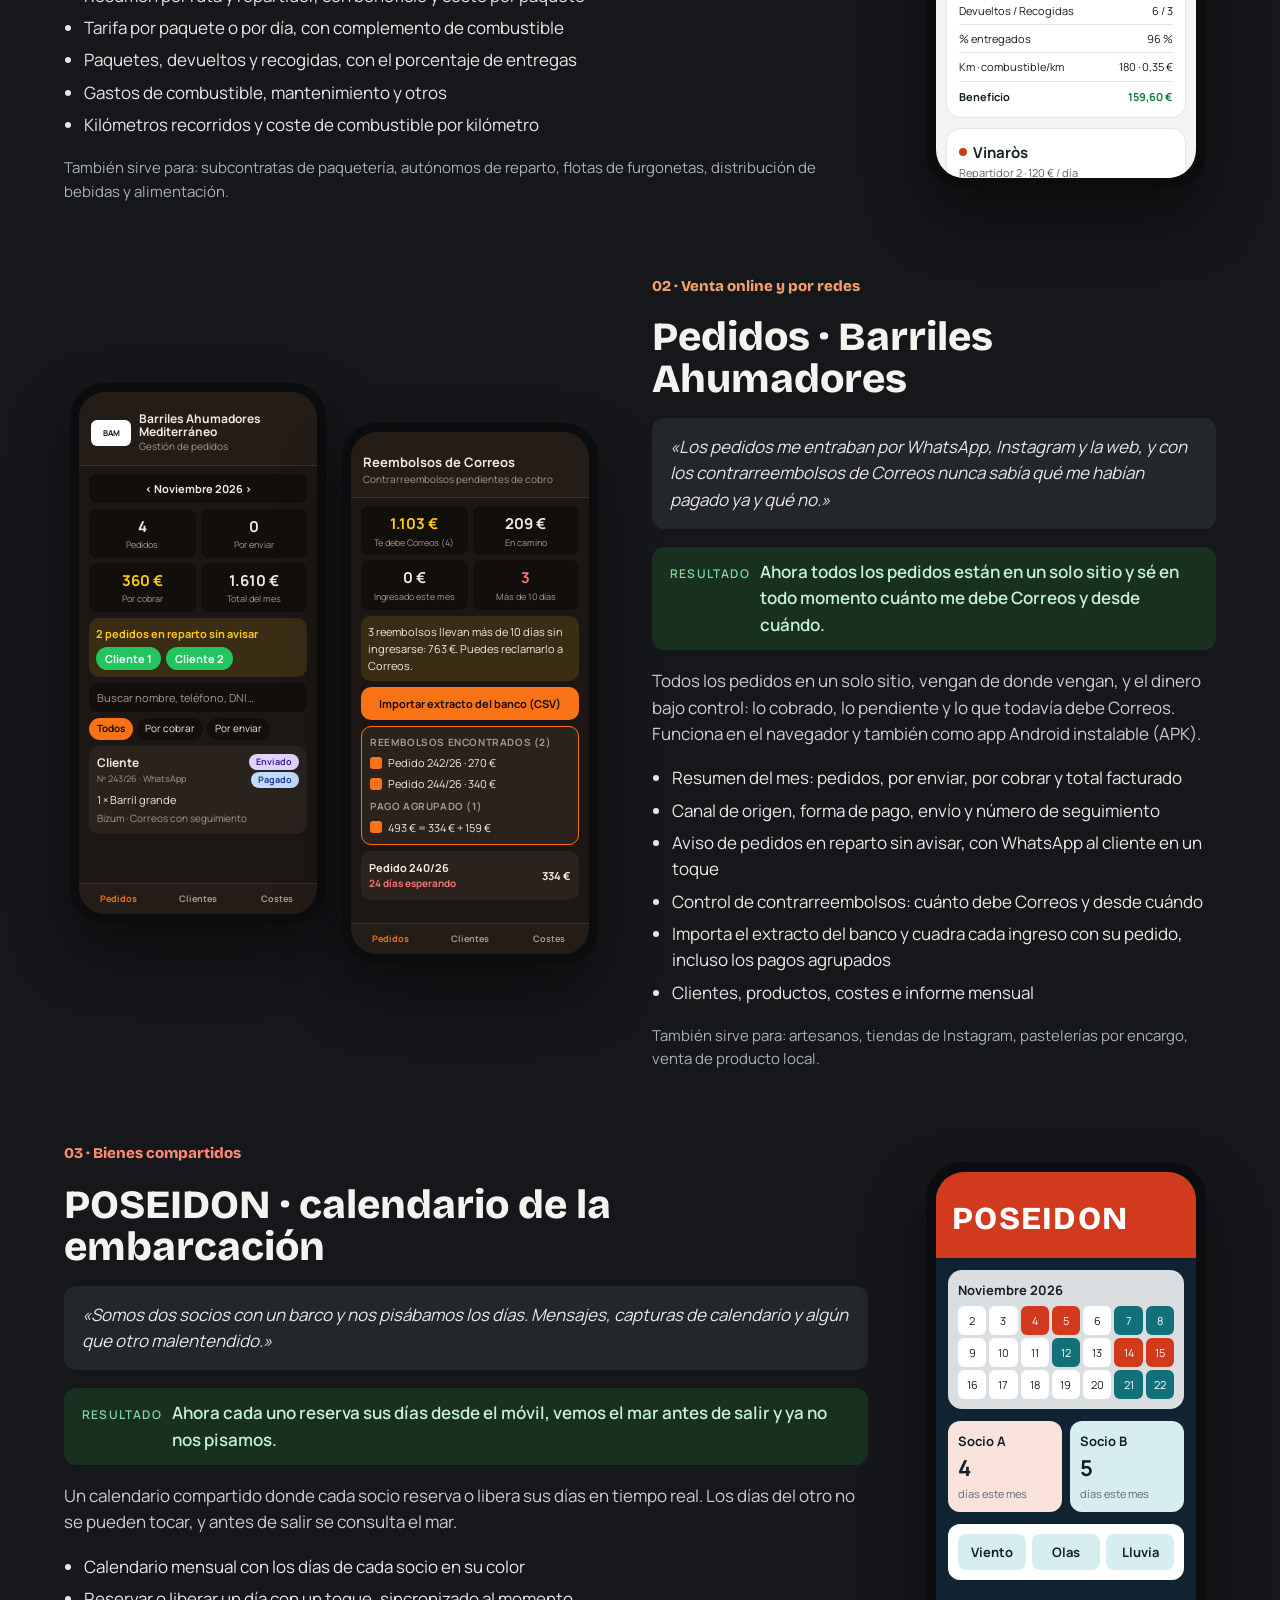
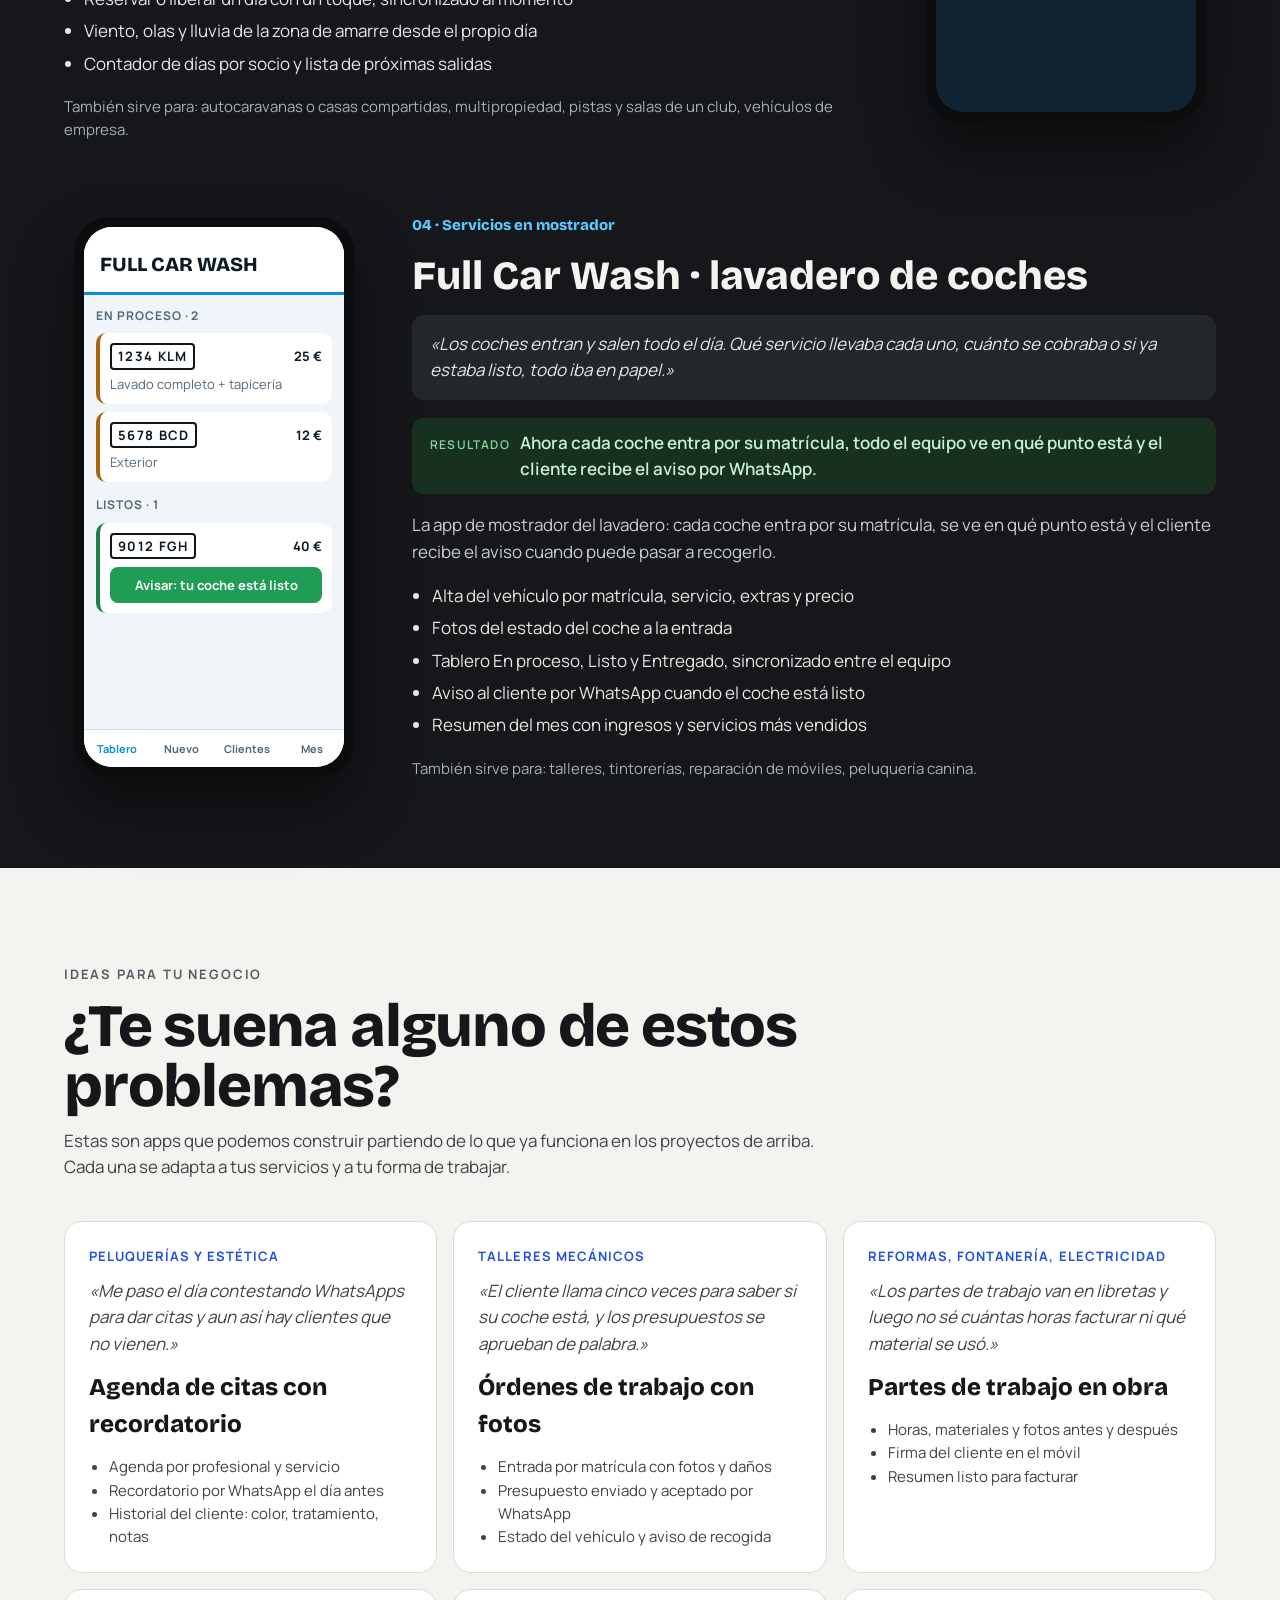
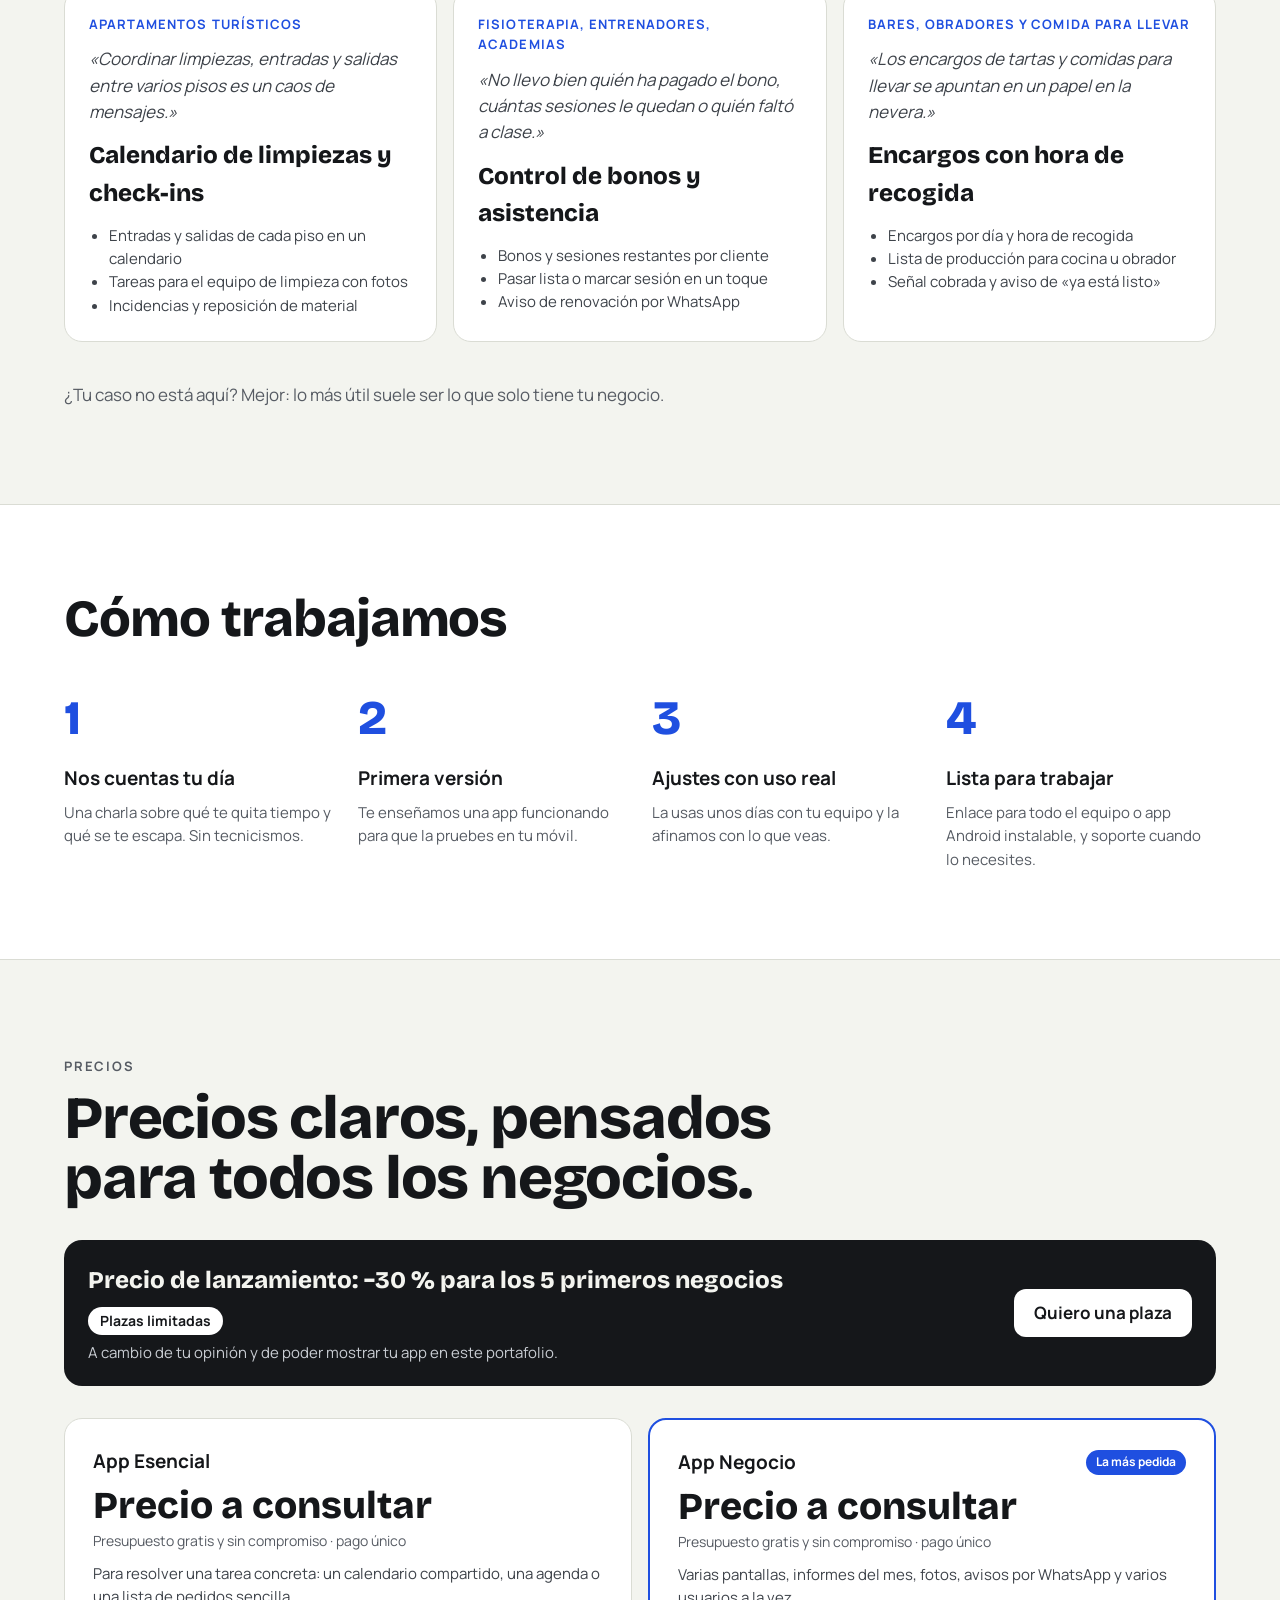
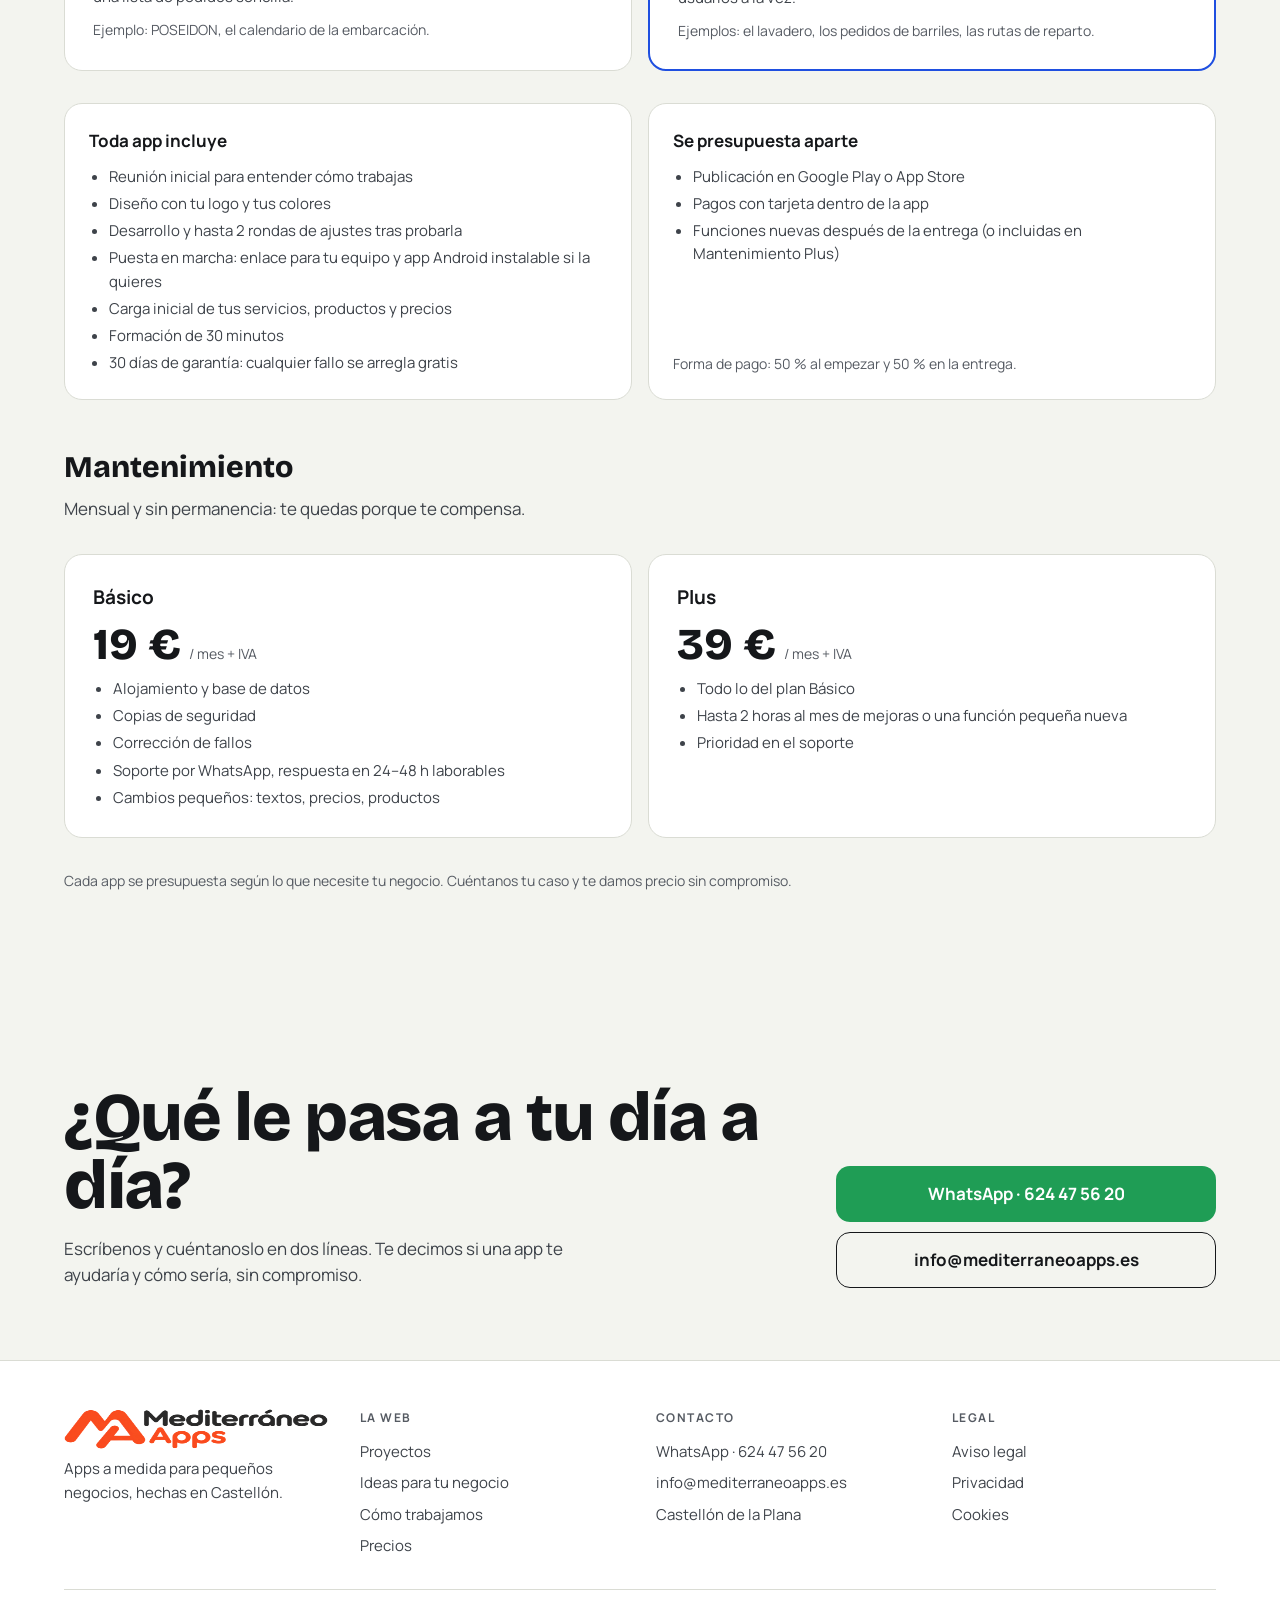
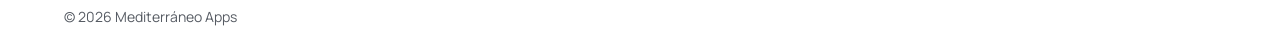
==== commit 86dc584a: "Add files via upload" ====
--- a/index.html
+++ b/index.html
@@ -340,7 +340,7 @@
 </div>
 
 <div style="background: #15171A; color: #F3F4EF; border-radius: 18px; padding: 22px 24px; display: flex; flex-wrap: wrap; gap: 12px 24px; align-items: center; justify-content: space-between">
-<div style="display: flex; flex-direction: column; gap: 4px; flex: 1 1 420px; min-width: 0"><div style="font-family: 'Bricolage Grotesque', sans-serif; font-weight: 800; font-size: 24px">Precio de lanzamiento: −30 % para los 5 primeros negocios</div><div style="align-self: flex-start; margin: 4px 0 2px; background: #FFFFFF; color: #15171A; border-radius: 99px; padding: 3px 12px; font-size: 14px; font-weight: 700">Quedan 5 de 5 plazas</div><div style="color: #C9CDD3; font-size: 15px">A cambio de tu opinión y de poder mostrar tu app en este portafolio.</div></div>
+<div style="display: flex; flex-direction: column; gap: 4px; flex: 1 1 420px; min-width: 0"><div style="font-family: 'Bricolage Grotesque', sans-serif; font-weight: 800; font-size: 24px">Precio de lanzamiento: −30 % para los 5 primeros negocios</div><div style="align-self: flex-start; margin: 4px 0 2px; background: #FFFFFF; color: #15171A; border-radius: 99px; padding: 3px 12px; font-size: 14px; font-weight: 700">Plazas limitadas</div><div style="color: #C9CDD3; font-size: 15px">A cambio de tu opinión y de poder mostrar tu app en este portafolio.</div></div>
 <a href="#contacto" style="display: inline-flex; align-items: center; min-height: 48px; padding: 0 20px; border-radius: 12px; background: #FFFFFF; color: #15171A; font-weight: 700; text-decoration: none">Quiero una plaza</a>
 </div>
 
